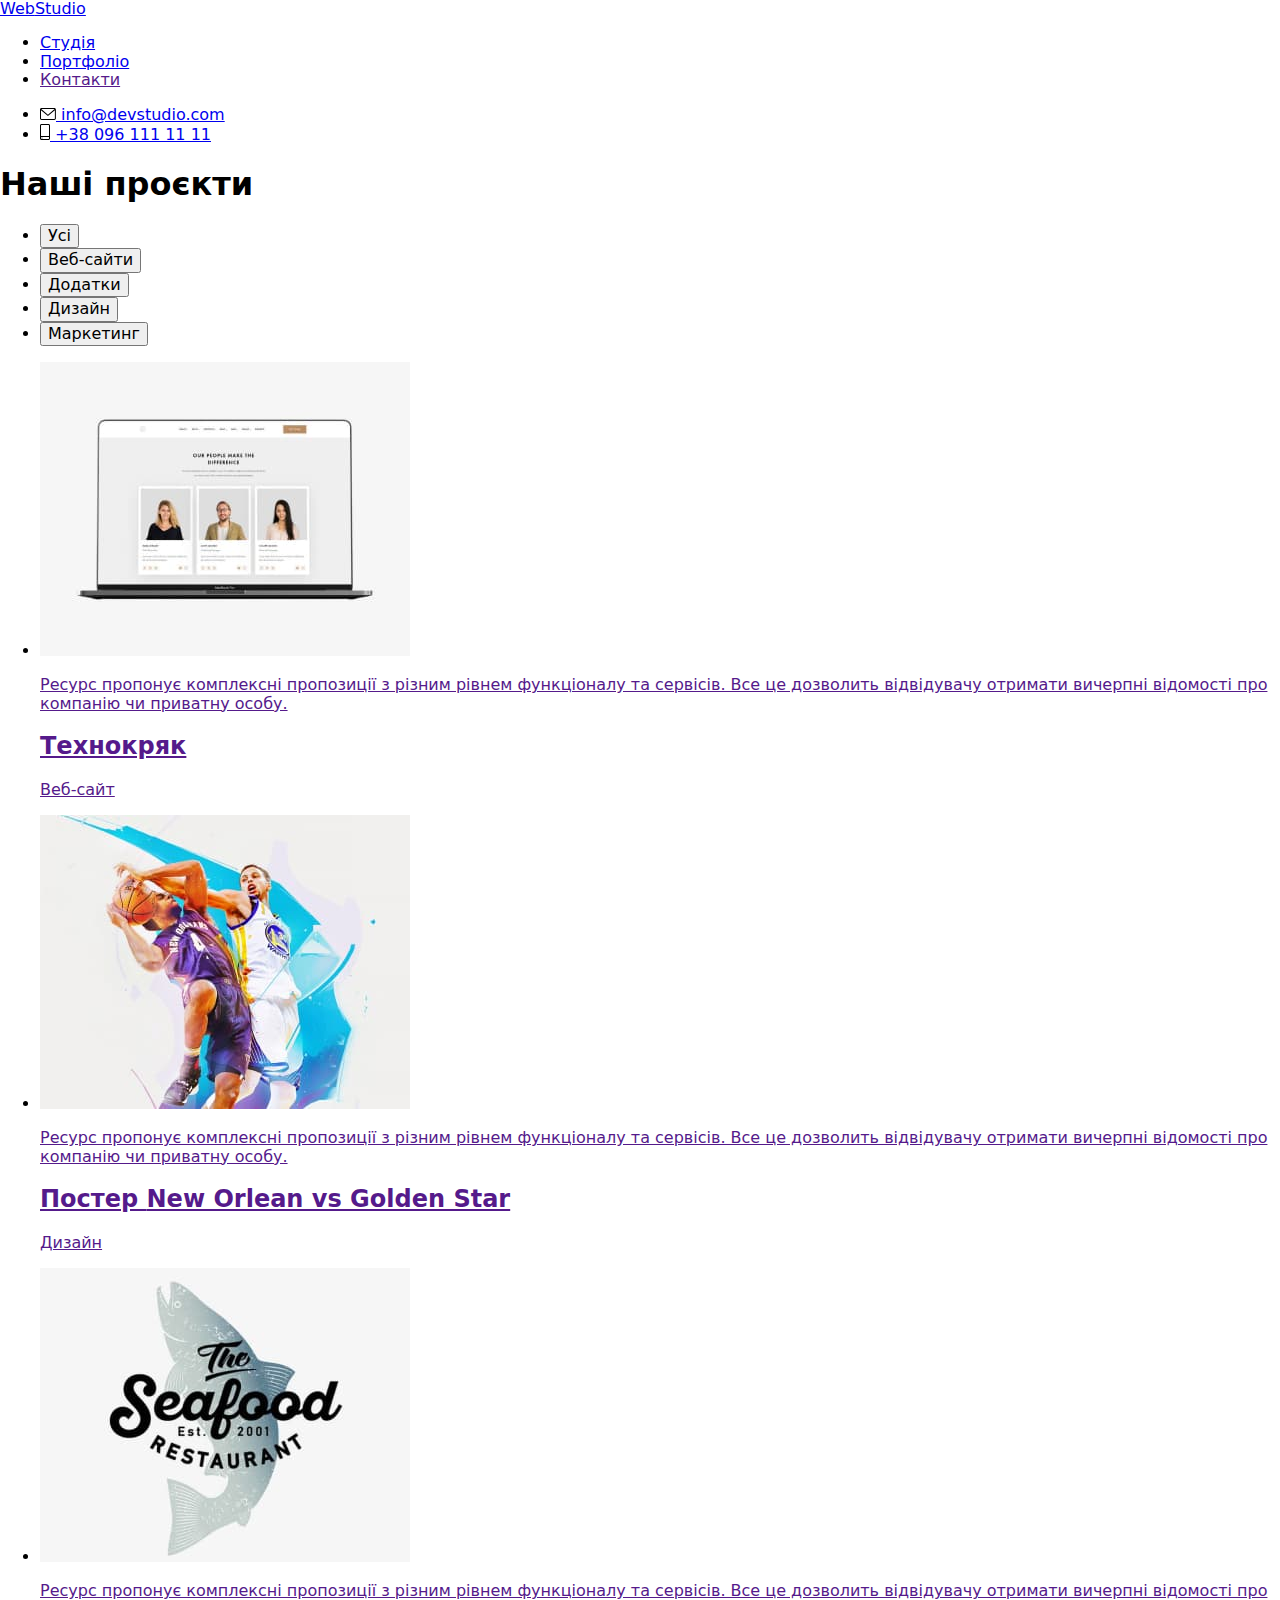
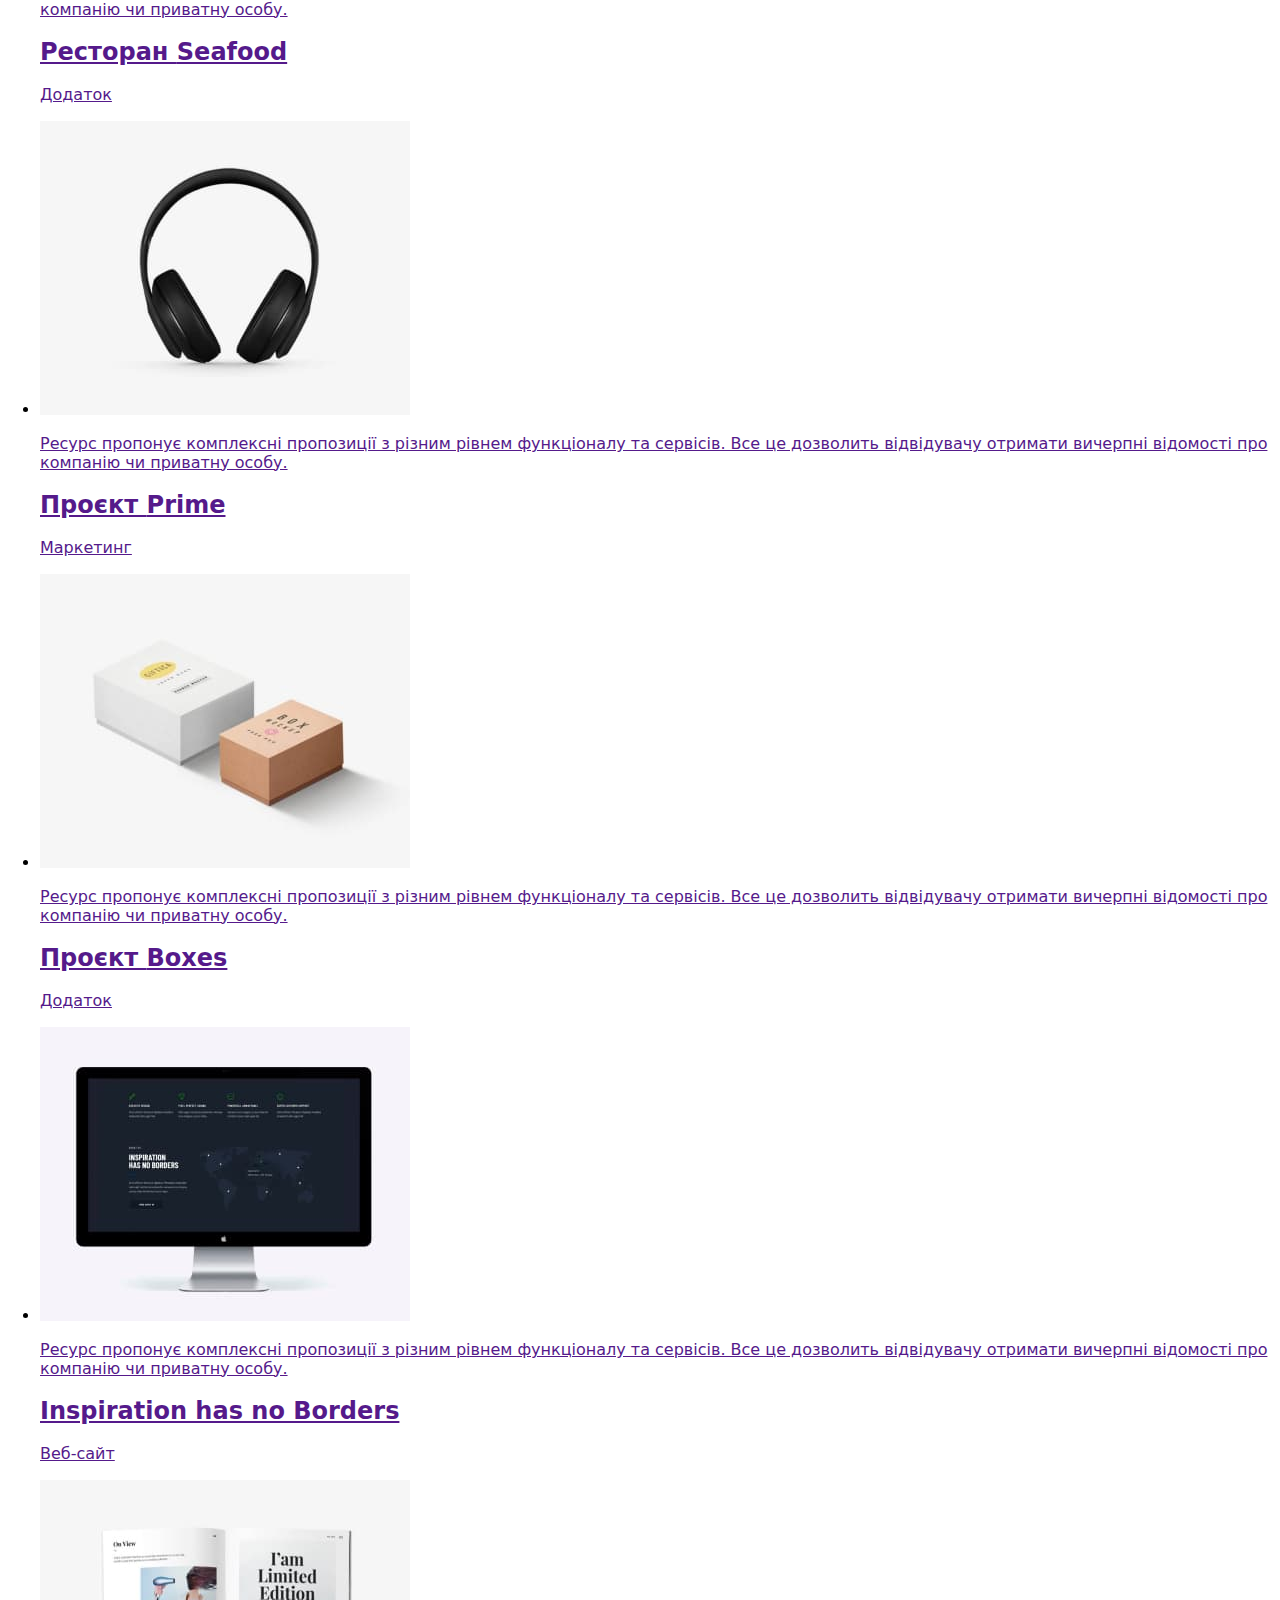
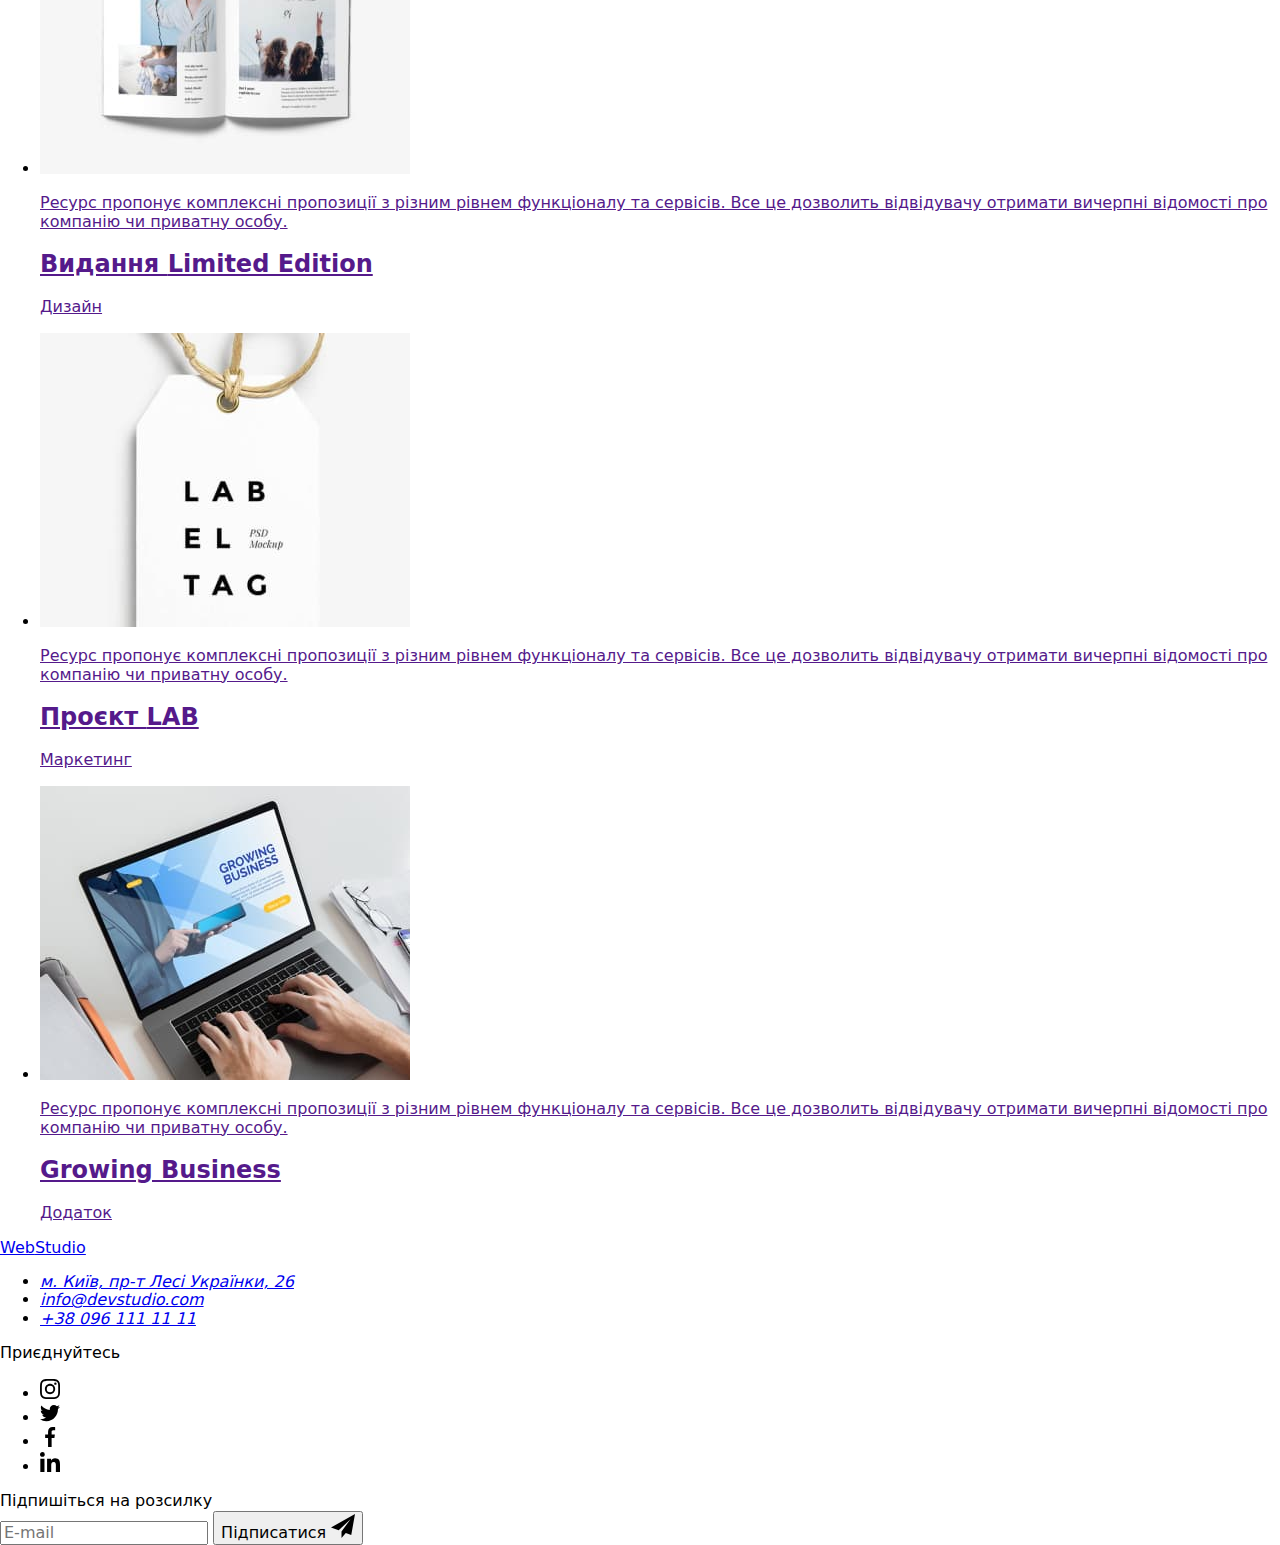
==== portfolio.html @ 1e99f433 "files added" ====
<!DOCTYPE html>
<!-- Document layout was done by Ruslan Shcherbyna aka Anattagarbha -->
<html lang="uk">
  <!-- Service information -->
  <head>
    <meta charset="UTF-8" />
    <meta http-equiv="X-UA-Compatible" content="IE=edge" />
    <meta name="viewport" content="width=device-width, initial-scale=1.0" />
    <title>Портфоліо</title>
    <link rel="preconnect" href="https://fonts.googleapis.com" />
    <link rel="preconnect" href="https://fonts.gstatic.com" crossorigin="" />
    <link
      href="https://fonts.googleapis.com/css2?family=Raleway:wght@700&amp;family=Roboto:wght@400;500;700;900&amp;display=swap"
      rel="stylesheet"
    />
    <link
      rel="stylesheet"
      href="https://cdnjs.cloudflare.com/ajax/libs/modern-normalize/1.1.0/modern-normalize.min.css"
    />
    <link rel="stylesheet" href="./css/styles.css" />
  </head>
  <!-- Page content -->
  <body>
    <!-- Page header -->
    <header class="wst-header">
      <div class="container">
        <nav class="nav-menu">
          <a class="logo no-decor" href="./index.html"
            ><span class="logo-color">Web</span>Studio</a
          >
          <ul class="nav-items no-style list">
            <li class="nav-item">
              <a class="nav-link color-trans" href="./index.html">Студія</a>
            </li>
            <li class="nav-item">
              <a class="nav-link underline" href="./portfolio.html"
                ><span class="current">Портфоліо</span></a
              >
            </li>
            <li class="nav-item">
              <a class="nav-link color-trans" href="">Контакти</a>
            </li>
          </ul>
        </nav>
        <ul class="contacts no-style list">
          <li class="contact-item">
            <a
              class="contact-link no-decor color-trans"
              href="mailto:info@devstudio.com"
              ><svg class="contact-icon" width="16" height="12">
                <use href="./images/decor/sprite.svg#envelope"></use>
              </svg>
              info@devstudio.com</a
            >
          </li>
          <li class="contact-item">
            <a
              class="contact-link no-decor color-trans"
              href="tel:+380961111111"
              ><svg class="contact-icon" width="10" height="16">
                <use href="./images/decor/sprite.svg#smartphone"></use>
              </svg>
              +38 096 111 11 11</a
            >
          </li>
        </ul>
      </div>
    </header>
    <!-- Unique page content -->
    <main>
      <section class="portfolio section">
        <div class="container">
          <h1 class="portfolio-headline visually-hidden">Наші проєкти</h1>
          <!-- Portfolio filter -->
          <ul class="portfolio-filter no-style">
            <li>
              <button type="button" class="portfolio-button pointer">
                Усі
              </button>
            </li>
            <li>
              <button type="button" class="portfolio-button pointer">
                Веб-сайти
              </button>
            </li>
            <li>
              <button type="button" class="portfolio-button pointer">
                Додатки
              </button>
            </li>
            <li>
              <button type="button" class="portfolio-button pointer">
                Дизайн
              </button>
            </li>
            <li>
              <button type="button" class="portfolio-button pointer">
                Маркетинг
              </button>
            </li>
          </ul>
          <!-- Projects list -->
          <ul class="portfolio-projects no-style">
            <li class="project-item">
              <a href="" class="project-link no-decor shadow-trans">
                <div class="project-wrap">
                  <img
                    src="./images/portfolio/techno.jpg"
                    alt="веб сайт"
                    width="370"
                    height="294"
                  />
                  <p class="project-description">
                    Ресурс пропонує комплексні пропозиції з різним рівнем
                    функціоналу та сервісів. Все це дозволить відвідувачу
                    отримати вичерпні відомості про компанію чи приватну особу.
                  </p>
                </div>
                <div class="project-info">
                  <h2 class="project-name">Технокряк</h2>
                  <p class="project-function">Веб-сайт</p>
                </div>
              </a>
            </li>
            <li class="project-item">
              <a href="" class="project-link no-decor shadow-trans">
                <div class="project-wrap">
                  <img
                    src="./images/portfolio/poster.jpg"
                    alt="дизайн постеру"
                    width="370"
                    height="294"
                  />
                  <p class="project-description">
                    Ресурс пропонує комплексні пропозиції з різним рівнем
                    функціоналу та сервісів. Все це дозволить відвідувачу
                    отримати вичерпні відомості про компанію чи приватну особу.
                  </p>
                </div>
                <div class="project-info">
                  <h2 class="project-name">
                    Постер <span lang="en">New Orlean vs Golden Star</span>
                  </h2>
                  <p class="project-function">Дизайн</p>
                </div>
              </a>
            </li>
            <li class="project-item">
              <a href="" class="project-link no-decor shadow-trans">
                <div class="project-wrap">
                  <img
                    src="./images/portfolio/seafood.jpg"
                    alt="додаток ресторану"
                    width="370"
                    height="294"
                  />
                  <p class="project-description">
                    Ресурс пропонує комплексні пропозиції з різним рівнем
                    функціоналу та сервісів. Все це дозволить відвідувачу
                    отримати вичерпні відомості про компанію чи приватну особу.
                  </p>
                </div>
                <div class="project-info">
                  <h2 class="project-name">
                    Ресторан <span lang="en">Seafood</span>
                  </h2>
                  <p class="project-function">Додаток</p>
                </div>
              </a>
            </li>
            <li class="project-item">
              <a href="" class="project-link no-decor shadow-trans">
                <div class="project-wrap">
                  <img
                    src="./images/portfolio/prime.jpg"
                    alt="маркетинг"
                    width="370"
                    height="294"
                  />
                  <p class="project-description">
                    Ресурс пропонує комплексні пропозиції з різним рівнем
                    функціоналу та сервісів. Все це дозволить відвідувачу
                    отримати вичерпні відомості про компанію чи приватну особу.
                  </p>
                </div>
                <div class="project-info">
                  <h2 class="project-name">
                    Проєкт <span lang="en">Prime</span>
                  </h2>
                  <p class="project-function">Маркетинг</p>
                </div>
              </a>
            </li>
            <li class="project-item">
              <a href="" class="project-link no-decor shadow-trans">
                <div class="project-wrap">
                  <img
                    src="./images/portfolio/boxes.jpg"
                    alt="додаток"
                    width="370"
                    height="294"
                  />
                  <p class="project-description">
                    Ресурс пропонує комплексні пропозиції з різним рівнем
                    функціоналу та сервісів. Все це дозволить відвідувачу
                    отримати вичерпні відомості про компанію чи приватну особу.
                  </p>
                </div>
                <div class="project-info">
                  <h2 class="project-name">
                    Проєкт <span lang="en">Boxes</span>
                  </h2>
                  <p class="project-function">Додаток</p>
                </div>
              </a>
            </li>
            <li class="project-item">
              <a href="" class="project-link no-decor shadow-trans">
                <div class="project-wrap">
                  <img
                    src="./images/portfolio/inspiration.jpg"
                    alt="веб-сайт"
                    width="370"
                    height="294"
                  />
                  <p class="project-description">
                    Ресурс пропонує комплексні пропозиції з різним рівнем
                    функціоналу та сервісів. Все це дозволить відвідувачу
                    отримати вичерпні відомості про компанію чи приватну особу.
                  </p>
                </div>
                <div class="project-info">
                  <h2 class="project-name">
                    <span lang="en">Inspiration has no Borders</span>
                  </h2>
                  <p class="project-function">Веб-сайт</p>
                </div>
              </a>
            </li>
            <li class="project-item">
              <a href="" class="project-link no-decor shadow-trans">
                <div class="project-wrap">
                  <img
                    src="./images/portfolio/limited.jpg"
                    alt="дизайн видання"
                    width="370"
                    height="294"
                  />
                  <p class="project-description">
                    Ресурс пропонує комплексні пропозиції з різним рівнем
                    функціоналу та сервісів. Все це дозволить відвідувачу
                    отримати вичерпні відомості про компанію чи приватну особу.
                  </p>
                </div>
                <div class="project-info">
                  <h2 class="project-name">
                    Видання <span lang="en">Limited Edition</span>
                  </h2>
                  <p class="project-function">Дизайн</p>
                </div>
              </a>
            </li>
            <li class="project-item">
              <a href="" class="project-link no-decor shadow-trans">
                <div class="project-wrap">
                  <img
                    src="./images/portfolio/lab.jpg"
                    alt="маркетинг"
                    width="370"
                    height="294"
                  />
                  <p class="project-description">
                    Ресурс пропонує комплексні пропозиції з різним рівнем
                    функціоналу та сервісів. Все це дозволить відвідувачу
                    отримати вичерпні відомості про компанію чи приватну особу.
                  </p>
                </div>
                <div class="project-info">
                  <h2 class="project-name">
                    Проєкт <span lang="en">LAB</span>
                  </h2>
                  <p class="project-function">Маркетинг</p>
                </div>
              </a>
            </li>
            <li class="project-item">
              <a href="" class="project-link no-decor shadow-trans">
                <div class="project-wrap">
                  <img
                    src="./images/portfolio/business.jpg"
                    alt="додаток"
                    width="370"
                    height="294"
                  />
                  <p class="project-description">
                    Ресурс пропонує комплексні пропозиції з різним рівнем
                    функціоналу та сервісів. Все це дозволить відвідувачу
                    отримати вичерпні відомості про компанію чи приватну особу.
                  </p>
                </div>
                <div class="project-info">
                  <h2 class="project-name">
                    <span lang="en">Growing Business</span>
                  </h2>
                  <p class="project-function">Додаток</p>
                </div>
              </a>
            </li>
          </ul>
        </div>
      </section>
    </main>
    <!-- Page footer -->
    <footer class="wst-footer">
      <div class="container">
        <div class="footer-wrap">
          <a class="logo no-decor" href="./index.html"
            ><span class="logo-color">Web</span
            ><span class="logo-white">Studio</span></a
          >
          <address class="address-menu">
            <ul class="address-list no-style">
              <li class="address-item">
                <a
                  class="address-link no-decor color-trans"
                  href="https://goo.gl/maps/4tvgwQAKs3iSgBmF8"
                  target="_blank"
                  rel="noopener nofollow noreferrer"
                  >м. Київ, пр-т Лесі Українки, 26</a
                >
              </li>
              <li class="address-item">
                <a
                  class="address-link no-decor color-trans"
                  href="mailto:info@devstudio.com"
                  >info@devstudio.com</a
                >
              </li>
              <li class="address-item">
                <a
                  class="address-link no-decor color-trans"
                  href="tel:+380961111111"
                  >+38 096 111 11 11</a
                >
              </li>
            </ul>
          </address>
        </div>
        <div class="footer-social-menu">
          <p class="footer-social-headline">Приєднуйтесь</p>
          <ul class="footer-social-list no-style">
            <li class="footer-social-item">
              <a href="" class="footer-social-link bgn-trans">
                <svg class="footer-social-icon" width="20" height="20">
                  <use href="./images/decor/sprite.svg#instagram"></use>
                </svg>
              </a>
            </li>
            <li class="footer-social-item">
              <a href="" class="footer-social-link bgn-trans">
                <svg class="footer-social-icon" width="20" height="20">
                  <use href="./images/decor/sprite.svg#twitter"></use>
                </svg>
              </a>
            </li>
            <li class="footer-social-item">
              <a href="" class="footer-social-link bgn-trans">
                <svg class="footer-social-icon" width="20" height="20">
                  <use href="./images/decor/sprite.svg#facebook"></use>
                </svg>
              </a>
            </li>
            <li class="footer-social-item">
              <a href="" class="footer-social-link bgn-trans">
                <svg class="footer-social-icon" width="20" height="20">
                  <use href="./images/decor/sprite.svg#linkedin"></use>
                </svg>
              </a>
            </li>
          </ul>
        </div>
        <form class="signup">
          <label class="signup-title" for="signup-email"
            >Підпишіться на розсилку</label
          >
          <div class="signup-wrap">
            <input
              class="signup-input"
              type="email"
              id="signup-email"
              name="signup-email"
              placeholder="E-mail"
            />
            <button type="submit" class="signup-button button pointer">
              <span>Підписатися</span>
              <svg class="signup-icon" width="24" height="24">
                <use href="./images/decor/sprite.svg#send"></use>
              </svg>
            </button>
          </div>
        </form>
      </div>
    </footer>
  </body>
</html>
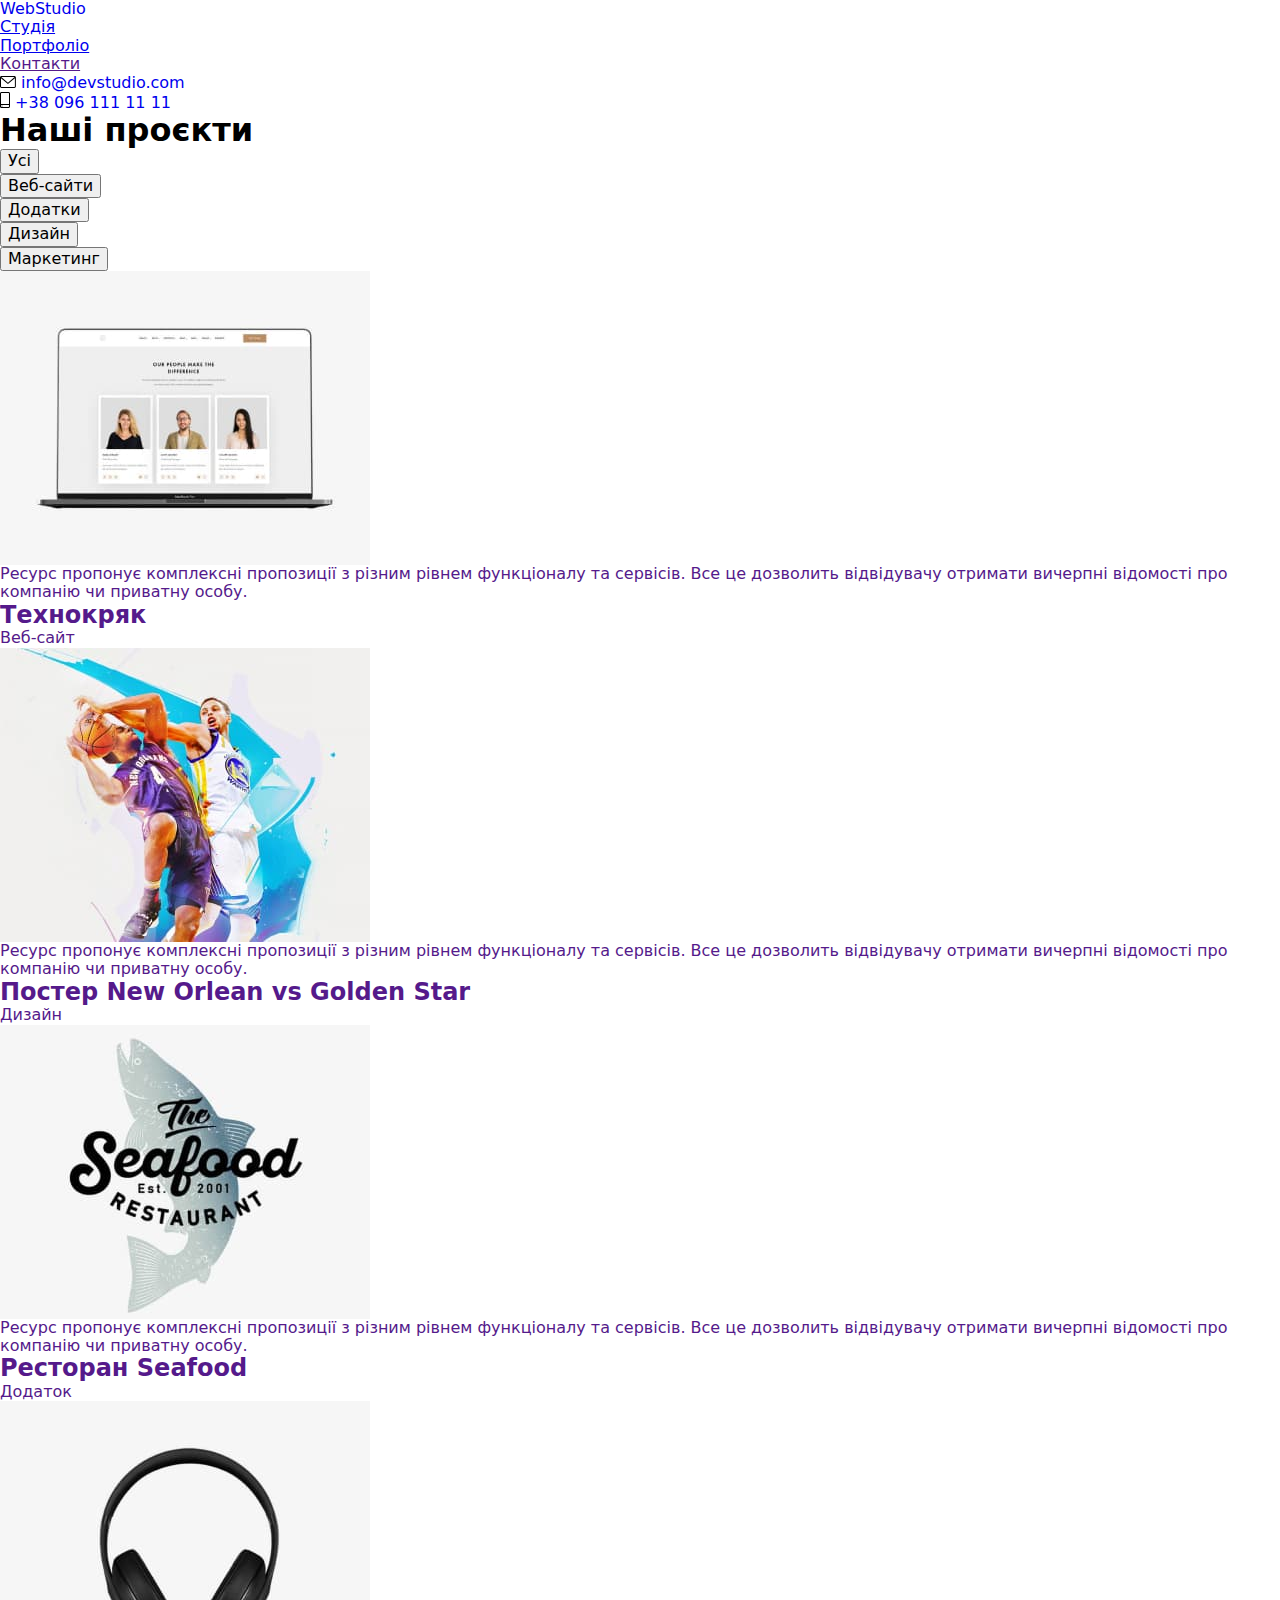
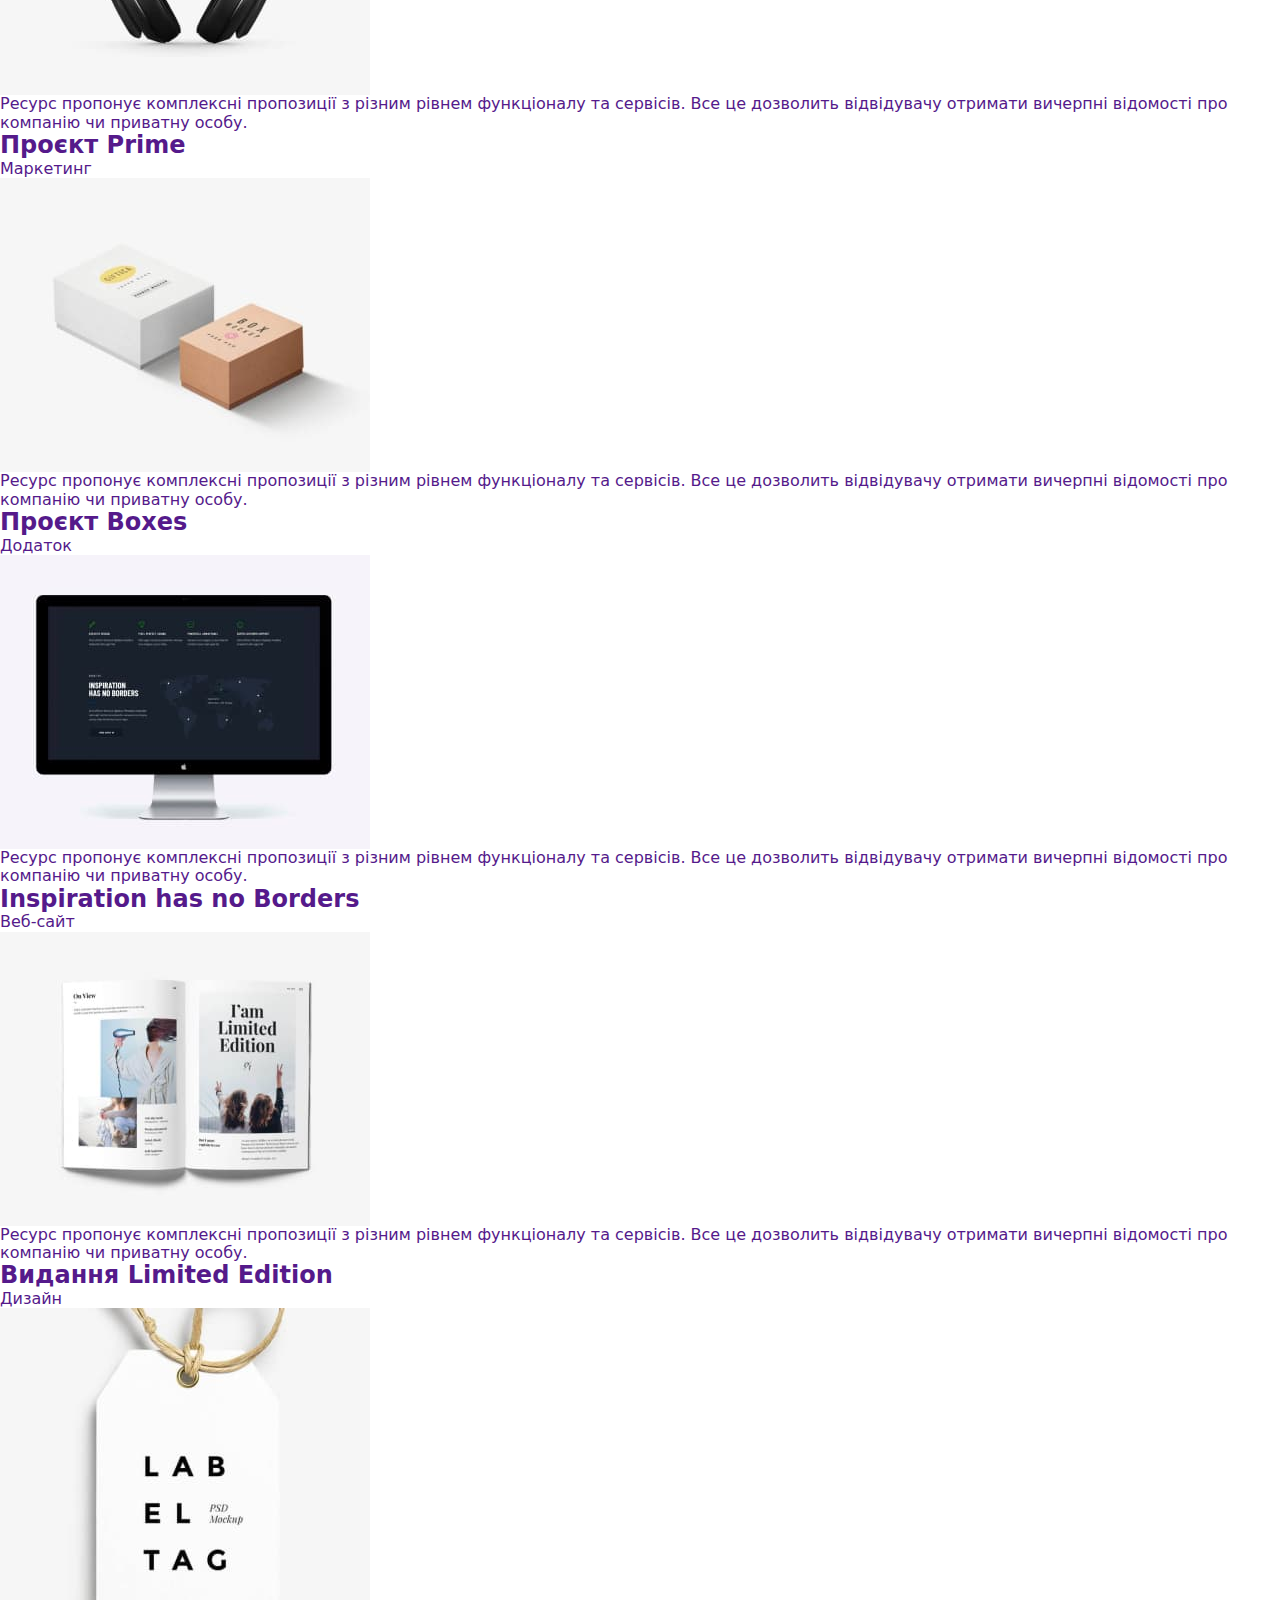
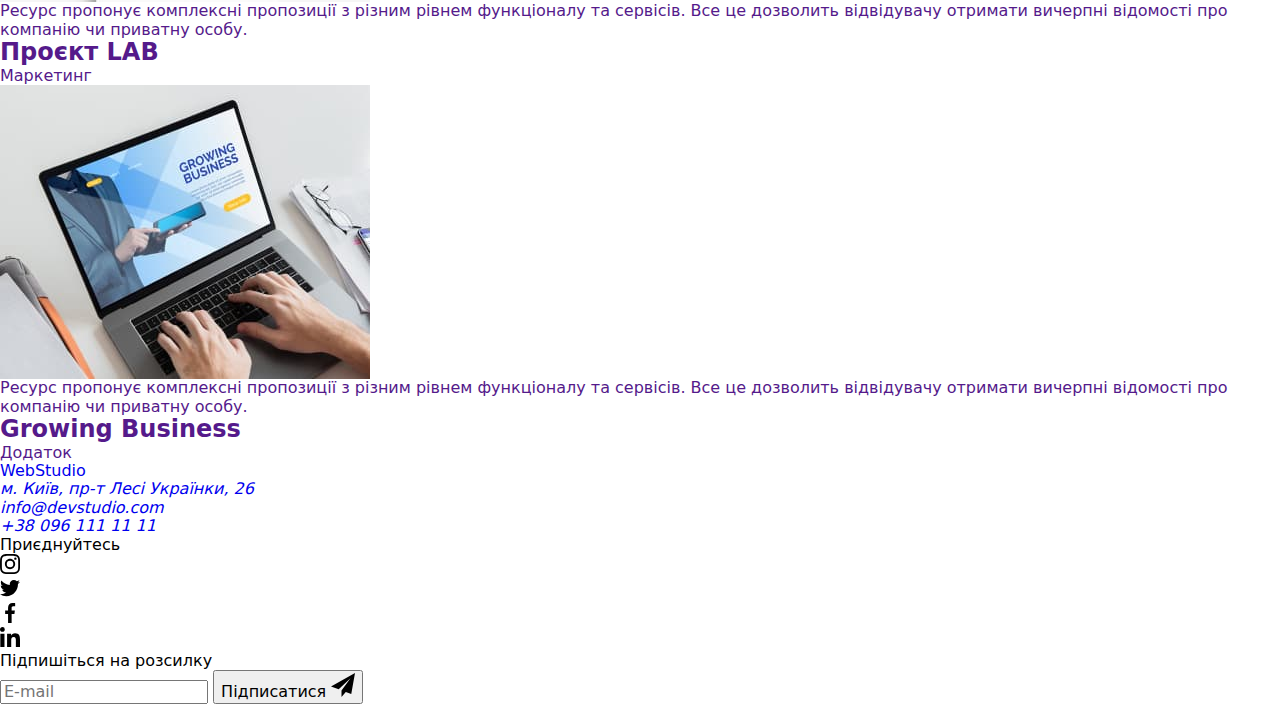
==== commit cedc78fe: "link to main css" ====
--- a/portfolio.html
+++ b/portfolio.html
@@ -1,405 +1,405 @@
-<!DOCTYPE html>
-<!-- Document layout was done by Ruslan Shcherbyna aka Anattagarbha -->
-<html lang="uk">
-  <!-- Service information -->
-  <head>
-    <meta charset="UTF-8" />
-    <meta http-equiv="X-UA-Compatible" content="IE=edge" />
-    <meta name="viewport" content="width=device-width, initial-scale=1.0" />
-    <title>Портфоліо</title>
-    <link rel="preconnect" href="https://fonts.googleapis.com" />
-    <link rel="preconnect" href="https://fonts.gstatic.com" crossorigin="" />
-    <link
-      href="https://fonts.googleapis.com/css2?family=Raleway:wght@700&amp;family=Roboto:wght@400;500;700;900&amp;display=swap"
-      rel="stylesheet"
-    />
-    <link
-      rel="stylesheet"
-      href="https://cdnjs.cloudflare.com/ajax/libs/modern-normalize/1.1.0/modern-normalize.min.css"
-    />
-    <link rel="stylesheet" href="./css/styles.css" />
-  </head>
-  <!-- Page content -->
-  <body>
-    <!-- Page header -->
-    <header class="wst-header">
-      <div class="container">
-        <nav class="nav-menu">
-          <a class="logo no-decor" href="./index.html"
-            ><span class="logo-color">Web</span>Studio</a
-          >
-          <ul class="nav-items no-style list">
-            <li class="nav-item">
-              <a class="nav-link color-trans" href="./index.html">Студія</a>
-            </li>
-            <li class="nav-item">
-              <a class="nav-link underline" href="./portfolio.html"
-                ><span class="current">Портфоліо</span></a
-              >
-            </li>
-            <li class="nav-item">
-              <a class="nav-link color-trans" href="">Контакти</a>
-            </li>
-          </ul>
-        </nav>
-        <ul class="contacts no-style list">
-          <li class="contact-item">
-            <a
-              class="contact-link no-decor color-trans"
-              href="mailto:info@devstudio.com"
-              ><svg class="contact-icon" width="16" height="12">
-                <use href="./images/decor/sprite.svg#envelope"></use>
-              </svg>
-              info@devstudio.com</a
-            >
-          </li>
-          <li class="contact-item">
-            <a
-              class="contact-link no-decor color-trans"
-              href="tel:+380961111111"
-              ><svg class="contact-icon" width="10" height="16">
-                <use href="./images/decor/sprite.svg#smartphone"></use>
-              </svg>
-              +38 096 111 11 11</a
-            >
-          </li>
-        </ul>
-      </div>
-    </header>
-    <!-- Unique page content -->
-    <main>
-      <section class="portfolio section">
-        <div class="container">
-          <h1 class="portfolio-headline visually-hidden">Наші проєкти</h1>
-          <!-- Portfolio filter -->
-          <ul class="portfolio-filter no-style">
-            <li>
-              <button type="button" class="portfolio-button pointer">
-                Усі
-              </button>
-            </li>
-            <li>
-              <button type="button" class="portfolio-button pointer">
-                Веб-сайти
-              </button>
-            </li>
-            <li>
-              <button type="button" class="portfolio-button pointer">
-                Додатки
-              </button>
-            </li>
-            <li>
-              <button type="button" class="portfolio-button pointer">
-                Дизайн
-              </button>
-            </li>
-            <li>
-              <button type="button" class="portfolio-button pointer">
-                Маркетинг
-              </button>
-            </li>
-          </ul>
-          <!-- Projects list -->
-          <ul class="portfolio-projects no-style">
-            <li class="project-item">
-              <a href="" class="project-link no-decor shadow-trans">
-                <div class="project-wrap">
-                  <img
-                    src="./images/portfolio/techno.jpg"
-                    alt="веб сайт"
-                    width="370"
-                    height="294"
-                  />
-                  <p class="project-description">
-                    Ресурс пропонує комплексні пропозиції з різним рівнем
-                    функціоналу та сервісів. Все це дозволить відвідувачу
-                    отримати вичерпні відомості про компанію чи приватну особу.
-                  </p>
-                </div>
-                <div class="project-info">
-                  <h2 class="project-name">Технокряк</h2>
-                  <p class="project-function">Веб-сайт</p>
-                </div>
-              </a>
-            </li>
-            <li class="project-item">
-              <a href="" class="project-link no-decor shadow-trans">
-                <div class="project-wrap">
-                  <img
-                    src="./images/portfolio/poster.jpg"
-                    alt="дизайн постеру"
-                    width="370"
-                    height="294"
-                  />
-                  <p class="project-description">
-                    Ресурс пропонує комплексні пропозиції з різним рівнем
-                    функціоналу та сервісів. Все це дозволить відвідувачу
-                    отримати вичерпні відомості про компанію чи приватну особу.
-                  </p>
-                </div>
-                <div class="project-info">
-                  <h2 class="project-name">
-                    Постер <span lang="en">New Orlean vs Golden Star</span>
-                  </h2>
-                  <p class="project-function">Дизайн</p>
-                </div>
-              </a>
-            </li>
-            <li class="project-item">
-              <a href="" class="project-link no-decor shadow-trans">
-                <div class="project-wrap">
-                  <img
-                    src="./images/portfolio/seafood.jpg"
-                    alt="додаток ресторану"
-                    width="370"
-                    height="294"
-                  />
-                  <p class="project-description">
-                    Ресурс пропонує комплексні пропозиції з різним рівнем
-                    функціоналу та сервісів. Все це дозволить відвідувачу
-                    отримати вичерпні відомості про компанію чи приватну особу.
-                  </p>
-                </div>
-                <div class="project-info">
-                  <h2 class="project-name">
-                    Ресторан <span lang="en">Seafood</span>
-                  </h2>
-                  <p class="project-function">Додаток</p>
-                </div>
-              </a>
-            </li>
-            <li class="project-item">
-              <a href="" class="project-link no-decor shadow-trans">
-                <div class="project-wrap">
-                  <img
-                    src="./images/portfolio/prime.jpg"
-                    alt="маркетинг"
-                    width="370"
-                    height="294"
-                  />
-                  <p class="project-description">
-                    Ресурс пропонує комплексні пропозиції з різним рівнем
-                    функціоналу та сервісів. Все це дозволить відвідувачу
-                    отримати вичерпні відомості про компанію чи приватну особу.
-                  </p>
-                </div>
-                <div class="project-info">
-                  <h2 class="project-name">
-                    Проєкт <span lang="en">Prime</span>
-                  </h2>
-                  <p class="project-function">Маркетинг</p>
-                </div>
-              </a>
-            </li>
-            <li class="project-item">
-              <a href="" class="project-link no-decor shadow-trans">
-                <div class="project-wrap">
-                  <img
-                    src="./images/portfolio/boxes.jpg"
-                    alt="додаток"
-                    width="370"
-                    height="294"
-                  />
-                  <p class="project-description">
-                    Ресурс пропонує комплексні пропозиції з різним рівнем
-                    функціоналу та сервісів. Все це дозволить відвідувачу
-                    отримати вичерпні відомості про компанію чи приватну особу.
-                  </p>
-                </div>
-                <div class="project-info">
-                  <h2 class="project-name">
-                    Проєкт <span lang="en">Boxes</span>
-                  </h2>
-                  <p class="project-function">Додаток</p>
-                </div>
-              </a>
-            </li>
-            <li class="project-item">
-              <a href="" class="project-link no-decor shadow-trans">
-                <div class="project-wrap">
-                  <img
-                    src="./images/portfolio/inspiration.jpg"
-                    alt="веб-сайт"
-                    width="370"
-                    height="294"
-                  />
-                  <p class="project-description">
-                    Ресурс пропонує комплексні пропозиції з різним рівнем
-                    функціоналу та сервісів. Все це дозволить відвідувачу
-                    отримати вичерпні відомості про компанію чи приватну особу.
-                  </p>
-                </div>
-                <div class="project-info">
-                  <h2 class="project-name">
-                    <span lang="en">Inspiration has no Borders</span>
-                  </h2>
-                  <p class="project-function">Веб-сайт</p>
-                </div>
-              </a>
-            </li>
-            <li class="project-item">
-              <a href="" class="project-link no-decor shadow-trans">
-                <div class="project-wrap">
-                  <img
-                    src="./images/portfolio/limited.jpg"
-                    alt="дизайн видання"
-                    width="370"
-                    height="294"
-                  />
-                  <p class="project-description">
-                    Ресурс пропонує комплексні пропозиції з різним рівнем
-                    функціоналу та сервісів. Все це дозволить відвідувачу
-                    отримати вичерпні відомості про компанію чи приватну особу.
-                  </p>
-                </div>
-                <div class="project-info">
-                  <h2 class="project-name">
-                    Видання <span lang="en">Limited Edition</span>
-                  </h2>
-                  <p class="project-function">Дизайн</p>
-                </div>
-              </a>
-            </li>
-            <li class="project-item">
-              <a href="" class="project-link no-decor shadow-trans">
-                <div class="project-wrap">
-                  <img
-                    src="./images/portfolio/lab.jpg"
-                    alt="маркетинг"
-                    width="370"
-                    height="294"
-                  />
-                  <p class="project-description">
-                    Ресурс пропонує комплексні пропозиції з різним рівнем
-                    функціоналу та сервісів. Все це дозволить відвідувачу
-                    отримати вичерпні відомості про компанію чи приватну особу.
-                  </p>
-                </div>
-                <div class="project-info">
-                  <h2 class="project-name">
-                    Проєкт <span lang="en">LAB</span>
-                  </h2>
-                  <p class="project-function">Маркетинг</p>
-                </div>
-              </a>
-            </li>
-            <li class="project-item">
-              <a href="" class="project-link no-decor shadow-trans">
-                <div class="project-wrap">
-                  <img
-                    src="./images/portfolio/business.jpg"
-                    alt="додаток"
-                    width="370"
-                    height="294"
-                  />
-                  <p class="project-description">
-                    Ресурс пропонує комплексні пропозиції з різним рівнем
-                    функціоналу та сервісів. Все це дозволить відвідувачу
-                    отримати вичерпні відомості про компанію чи приватну особу.
-                  </p>
-                </div>
-                <div class="project-info">
-                  <h2 class="project-name">
-                    <span lang="en">Growing Business</span>
-                  </h2>
-                  <p class="project-function">Додаток</p>
-                </div>
-              </a>
-            </li>
-          </ul>
-        </div>
-      </section>
-    </main>
-    <!-- Page footer -->
-    <footer class="wst-footer">
-      <div class="container">
-        <div class="footer-wrap">
-          <a class="logo no-decor" href="./index.html"
-            ><span class="logo-color">Web</span
-            ><span class="logo-white">Studio</span></a
-          >
-          <address class="address-menu">
-            <ul class="address-list no-style">
-              <li class="address-item">
-                <a
-                  class="address-link no-decor color-trans"
-                  href="https://goo.gl/maps/4tvgwQAKs3iSgBmF8"
-                  target="_blank"
-                  rel="noopener nofollow noreferrer"
-                  >м. Київ, пр-т Лесі Українки, 26</a
-                >
-              </li>
-              <li class="address-item">
-                <a
-                  class="address-link no-decor color-trans"
-                  href="mailto:info@devstudio.com"
-                  >info@devstudio.com</a
-                >
-              </li>
-              <li class="address-item">
-                <a
-                  class="address-link no-decor color-trans"
-                  href="tel:+380961111111"
-                  >+38 096 111 11 11</a
-                >
-              </li>
-            </ul>
-          </address>
-        </div>
-        <div class="footer-social-menu">
-          <p class="footer-social-headline">Приєднуйтесь</p>
-          <ul class="footer-social-list no-style">
-            <li class="footer-social-item">
-              <a href="" class="footer-social-link bgn-trans">
-                <svg class="footer-social-icon" width="20" height="20">
-                  <use href="./images/decor/sprite.svg#instagram"></use>
-                </svg>
-              </a>
-            </li>
-            <li class="footer-social-item">
-              <a href="" class="footer-social-link bgn-trans">
-                <svg class="footer-social-icon" width="20" height="20">
-                  <use href="./images/decor/sprite.svg#twitter"></use>
-                </svg>
-              </a>
-            </li>
-            <li class="footer-social-item">
-              <a href="" class="footer-social-link bgn-trans">
-                <svg class="footer-social-icon" width="20" height="20">
-                  <use href="./images/decor/sprite.svg#facebook"></use>
-                </svg>
-              </a>
-            </li>
-            <li class="footer-social-item">
-              <a href="" class="footer-social-link bgn-trans">
-                <svg class="footer-social-icon" width="20" height="20">
-                  <use href="./images/decor/sprite.svg#linkedin"></use>
-                </svg>
-              </a>
-            </li>
-          </ul>
-        </div>
-        <form class="signup">
-          <label class="signup-title" for="signup-email"
-            >Підпишіться на розсилку</label
-          >
-          <div class="signup-wrap">
-            <input
-              class="signup-input"
-              type="email"
-              id="signup-email"
-              name="signup-email"
-              placeholder="E-mail"
-            />
-            <button type="submit" class="signup-button button pointer">
-              <span>Підписатися</span>
-              <svg class="signup-icon" width="24" height="24">
-                <use href="./images/decor/sprite.svg#send"></use>
-              </svg>
-            </button>
-          </div>
-        </form>
-      </div>
-    </footer>
-  </body>
-</html>
+<!DOCTYPE html>
+<!-- Document layout was done by Ruslan Shcherbyna aka Anattagarbha -->
+<html lang="uk">
+  <!-- Service information -->
+  <head>
+    <meta charset="UTF-8" />
+    <meta http-equiv="X-UA-Compatible" content="IE=edge" />
+    <meta name="viewport" content="width=device-width, initial-scale=1.0" />
+    <title>Портфоліо</title>
+    <link rel="preconnect" href="https://fonts.googleapis.com" />
+    <link rel="preconnect" href="https://fonts.gstatic.com" crossorigin="" />
+    <link
+      href="https://fonts.googleapis.com/css2?family=Raleway:wght@700&amp;family=Roboto:wght@400;500;700;900&amp;display=swap"
+      rel="stylesheet"
+    />
+    <link
+      rel="stylesheet"
+      href="https://cdnjs.cloudflare.com/ajax/libs/modern-normalize/1.1.0/modern-normalize.min.css"
+    />
+    <link rel="stylesheet" href="./css/main.min.css" />
+  </head>
+  <!-- Page content -->
+  <body>
+    <!-- Page header -->
+    <header class="wst-header">
+      <div class="container">
+        <nav class="nav-menu">
+          <a class="logo no-decor" href="./index.html"
+            ><span class="logo-color">Web</span>Studio</a
+          >
+          <ul class="nav-items no-style list">
+            <li class="nav-item">
+              <a class="nav-link color-trans" href="./index.html">Студія</a>
+            </li>
+            <li class="nav-item">
+              <a class="nav-link underline" href="./portfolio.html"
+                ><span class="current">Портфоліо</span></a
+              >
+            </li>
+            <li class="nav-item">
+              <a class="nav-link color-trans" href="">Контакти</a>
+            </li>
+          </ul>
+        </nav>
+        <ul class="contacts no-style list">
+          <li class="contact-item">
+            <a
+              class="contact-link no-decor color-trans"
+              href="mailto:info@devstudio.com"
+              ><svg class="contact-icon" width="16" height="12">
+                <use href="./images/decor/sprite.svg#envelope"></use>
+              </svg>
+              info@devstudio.com</a
+            >
+          </li>
+          <li class="contact-item">
+            <a
+              class="contact-link no-decor color-trans"
+              href="tel:+380961111111"
+              ><svg class="contact-icon" width="10" height="16">
+                <use href="./images/decor/sprite.svg#smartphone"></use>
+              </svg>
+              +38 096 111 11 11</a
+            >
+          </li>
+        </ul>
+      </div>
+    </header>
+    <!-- Unique page content -->
+    <main>
+      <section class="portfolio section">
+        <div class="container">
+          <h1 class="portfolio-headline visually-hidden">Наші проєкти</h1>
+          <!-- Portfolio filter -->
+          <ul class="portfolio-filter no-style">
+            <li>
+              <button type="button" class="portfolio-button pointer">
+                Усі
+              </button>
+            </li>
+            <li>
+              <button type="button" class="portfolio-button pointer">
+                Веб-сайти
+              </button>
+            </li>
+            <li>
+              <button type="button" class="portfolio-button pointer">
+                Додатки
+              </button>
+            </li>
+            <li>
+              <button type="button" class="portfolio-button pointer">
+                Дизайн
+              </button>
+            </li>
+            <li>
+              <button type="button" class="portfolio-button pointer">
+                Маркетинг
+              </button>
+            </li>
+          </ul>
+          <!-- Projects list -->
+          <ul class="portfolio-projects no-style">
+            <li class="project-item">
+              <a href="" class="project-link no-decor shadow-trans">
+                <div class="project-wrap">
+                  <img
+                    src="./images/portfolio/techno.jpg"
+                    alt="веб сайт"
+                    width="370"
+                    height="294"
+                  />
+                  <p class="project-description">
+                    Ресурс пропонує комплексні пропозиції з різним рівнем
+                    функціоналу та сервісів. Все це дозволить відвідувачу
+                    отримати вичерпні відомості про компанію чи приватну особу.
+                  </p>
+                </div>
+                <div class="project-info">
+                  <h2 class="project-name">Технокряк</h2>
+                  <p class="project-function">Веб-сайт</p>
+                </div>
+              </a>
+            </li>
+            <li class="project-item">
+              <a href="" class="project-link no-decor shadow-trans">
+                <div class="project-wrap">
+                  <img
+                    src="./images/portfolio/poster.jpg"
+                    alt="дизайн постеру"
+                    width="370"
+                    height="294"
+                  />
+                  <p class="project-description">
+                    Ресурс пропонує комплексні пропозиції з різним рівнем
+                    функціоналу та сервісів. Все це дозволить відвідувачу
+                    отримати вичерпні відомості про компанію чи приватну особу.
+                  </p>
+                </div>
+                <div class="project-info">
+                  <h2 class="project-name">
+                    Постер <span lang="en">New Orlean vs Golden Star</span>
+                  </h2>
+                  <p class="project-function">Дизайн</p>
+                </div>
+              </a>
+            </li>
+            <li class="project-item">
+              <a href="" class="project-link no-decor shadow-trans">
+                <div class="project-wrap">
+                  <img
+                    src="./images/portfolio/seafood.jpg"
+                    alt="додаток ресторану"
+                    width="370"
+                    height="294"
+                  />
+                  <p class="project-description">
+                    Ресурс пропонує комплексні пропозиції з різним рівнем
+                    функціоналу та сервісів. Все це дозволить відвідувачу
+                    отримати вичерпні відомості про компанію чи приватну особу.
+                  </p>
+                </div>
+                <div class="project-info">
+                  <h2 class="project-name">
+                    Ресторан <span lang="en">Seafood</span>
+                  </h2>
+                  <p class="project-function">Додаток</p>
+                </div>
+              </a>
+            </li>
+            <li class="project-item">
+              <a href="" class="project-link no-decor shadow-trans">
+                <div class="project-wrap">
+                  <img
+                    src="./images/portfolio/prime.jpg"
+                    alt="маркетинг"
+                    width="370"
+                    height="294"
+                  />
+                  <p class="project-description">
+                    Ресурс пропонує комплексні пропозиції з різним рівнем
+                    функціоналу та сервісів. Все це дозволить відвідувачу
+                    отримати вичерпні відомості про компанію чи приватну особу.
+                  </p>
+                </div>
+                <div class="project-info">
+                  <h2 class="project-name">
+                    Проєкт <span lang="en">Prime</span>
+                  </h2>
+                  <p class="project-function">Маркетинг</p>
+                </div>
+              </a>
+            </li>
+            <li class="project-item">
+              <a href="" class="project-link no-decor shadow-trans">
+                <div class="project-wrap">
+                  <img
+                    src="./images/portfolio/boxes.jpg"
+                    alt="додаток"
+                    width="370"
+                    height="294"
+                  />
+                  <p class="project-description">
+                    Ресурс пропонує комплексні пропозиції з різним рівнем
+                    функціоналу та сервісів. Все це дозволить відвідувачу
+                    отримати вичерпні відомості про компанію чи приватну особу.
+                  </p>
+                </div>
+                <div class="project-info">
+                  <h2 class="project-name">
+                    Проєкт <span lang="en">Boxes</span>
+                  </h2>
+                  <p class="project-function">Додаток</p>
+                </div>
+              </a>
+            </li>
+            <li class="project-item">
+              <a href="" class="project-link no-decor shadow-trans">
+                <div class="project-wrap">
+                  <img
+                    src="./images/portfolio/inspiration.jpg"
+                    alt="веб-сайт"
+                    width="370"
+                    height="294"
+                  />
+                  <p class="project-description">
+                    Ресурс пропонує комплексні пропозиції з різним рівнем
+                    функціоналу та сервісів. Все це дозволить відвідувачу
+                    отримати вичерпні відомості про компанію чи приватну особу.
+                  </p>
+                </div>
+                <div class="project-info">
+                  <h2 class="project-name">
+                    <span lang="en">Inspiration has no Borders</span>
+                  </h2>
+                  <p class="project-function">Веб-сайт</p>
+                </div>
+              </a>
+            </li>
+            <li class="project-item">
+              <a href="" class="project-link no-decor shadow-trans">
+                <div class="project-wrap">
+                  <img
+                    src="./images/portfolio/limited.jpg"
+                    alt="дизайн видання"
+                    width="370"
+                    height="294"
+                  />
+                  <p class="project-description">
+                    Ресурс пропонує комплексні пропозиції з різним рівнем
+                    функціоналу та сервісів. Все це дозволить відвідувачу
+                    отримати вичерпні відомості про компанію чи приватну особу.
+                  </p>
+                </div>
+                <div class="project-info">
+                  <h2 class="project-name">
+                    Видання <span lang="en">Limited Edition</span>
+                  </h2>
+                  <p class="project-function">Дизайн</p>
+                </div>
+              </a>
+            </li>
+            <li class="project-item">
+              <a href="" class="project-link no-decor shadow-trans">
+                <div class="project-wrap">
+                  <img
+                    src="./images/portfolio/lab.jpg"
+                    alt="маркетинг"
+                    width="370"
+                    height="294"
+                  />
+                  <p class="project-description">
+                    Ресурс пропонує комплексні пропозиції з різним рівнем
+                    функціоналу та сервісів. Все це дозволить відвідувачу
+                    отримати вичерпні відомості про компанію чи приватну особу.
+                  </p>
+                </div>
+                <div class="project-info">
+                  <h2 class="project-name">
+                    Проєкт <span lang="en">LAB</span>
+                  </h2>
+                  <p class="project-function">Маркетинг</p>
+                </div>
+              </a>
+            </li>
+            <li class="project-item">
+              <a href="" class="project-link no-decor shadow-trans">
+                <div class="project-wrap">
+                  <img
+                    src="./images/portfolio/business.jpg"
+                    alt="додаток"
+                    width="370"
+                    height="294"
+                  />
+                  <p class="project-description">
+                    Ресурс пропонує комплексні пропозиції з різним рівнем
+                    функціоналу та сервісів. Все це дозволить відвідувачу
+                    отримати вичерпні відомості про компанію чи приватну особу.
+                  </p>
+                </div>
+                <div class="project-info">
+                  <h2 class="project-name">
+                    <span lang="en">Growing Business</span>
+                  </h2>
+                  <p class="project-function">Додаток</p>
+                </div>
+              </a>
+            </li>
+          </ul>
+        </div>
+      </section>
+    </main>
+    <!-- Page footer -->
+    <footer class="wst-footer">
+      <div class="container">
+        <div class="footer-wrap">
+          <a class="logo no-decor" href="./index.html"
+            ><span class="logo-color">Web</span
+            ><span class="logo-white">Studio</span></a
+          >
+          <address class="address-menu">
+            <ul class="address-list no-style">
+              <li class="address-item">
+                <a
+                  class="address-link no-decor color-trans"
+                  href="https://goo.gl/maps/4tvgwQAKs3iSgBmF8"
+                  target="_blank"
+                  rel="noopener nofollow noreferrer"
+                  >м. Київ, пр-т Лесі Українки, 26</a
+                >
+              </li>
+              <li class="address-item">
+                <a
+                  class="address-link no-decor color-trans"
+                  href="mailto:info@devstudio.com"
+                  >info@devstudio.com</a
+                >
+              </li>
+              <li class="address-item">
+                <a
+                  class="address-link no-decor color-trans"
+                  href="tel:+380961111111"
+                  >+38 096 111 11 11</a
+                >
+              </li>
+            </ul>
+          </address>
+        </div>
+        <div class="footer-social-menu">
+          <p class="footer-social-headline">Приєднуйтесь</p>
+          <ul class="footer-social-list no-style">
+            <li class="footer-social-item">
+              <a href="" class="footer-social-link bgn-trans">
+                <svg class="footer-social-icon" width="20" height="20">
+                  <use href="./images/decor/sprite.svg#instagram"></use>
+                </svg>
+              </a>
+            </li>
+            <li class="footer-social-item">
+              <a href="" class="footer-social-link bgn-trans">
+                <svg class="footer-social-icon" width="20" height="20">
+                  <use href="./images/decor/sprite.svg#twitter"></use>
+                </svg>
+              </a>
+            </li>
+            <li class="footer-social-item">
+              <a href="" class="footer-social-link bgn-trans">
+                <svg class="footer-social-icon" width="20" height="20">
+                  <use href="./images/decor/sprite.svg#facebook"></use>
+                </svg>
+              </a>
+            </li>
+            <li class="footer-social-item">
+              <a href="" class="footer-social-link bgn-trans">
+                <svg class="footer-social-icon" width="20" height="20">
+                  <use href="./images/decor/sprite.svg#linkedin"></use>
+                </svg>
+              </a>
+            </li>
+          </ul>
+        </div>
+        <form class="signup">
+          <label class="signup-title" for="signup-email"
+            >Підпишіться на розсилку</label
+          >
+          <div class="signup-wrap">
+            <input
+              class="signup-input"
+              type="email"
+              id="signup-email"
+              name="signup-email"
+              placeholder="E-mail"
+            />
+            <button type="submit" class="signup-button button pointer">
+              <span>Підписатися</span>
+              <svg class="signup-icon" width="24" height="24">
+                <use href="./images/decor/sprite.svg#send"></use>
+              </svg>
+            </button>
+          </div>
+        </form>
+      </div>
+    </footer>
+  </body>
+</html>
--- a/css/main.min.css
+++ b/css/main.min.css
@@ -0,0 +1 @@
+ul,ol{margin:0;padding-left:0}p,h1,h2,h3,h4,h5,h6{margin:0}img{display:block;max-width:100%;height:auto}.no-style{list-style:none}.no-decor{text-decoration:none}/*# sourceMappingURL=main.min.css.map */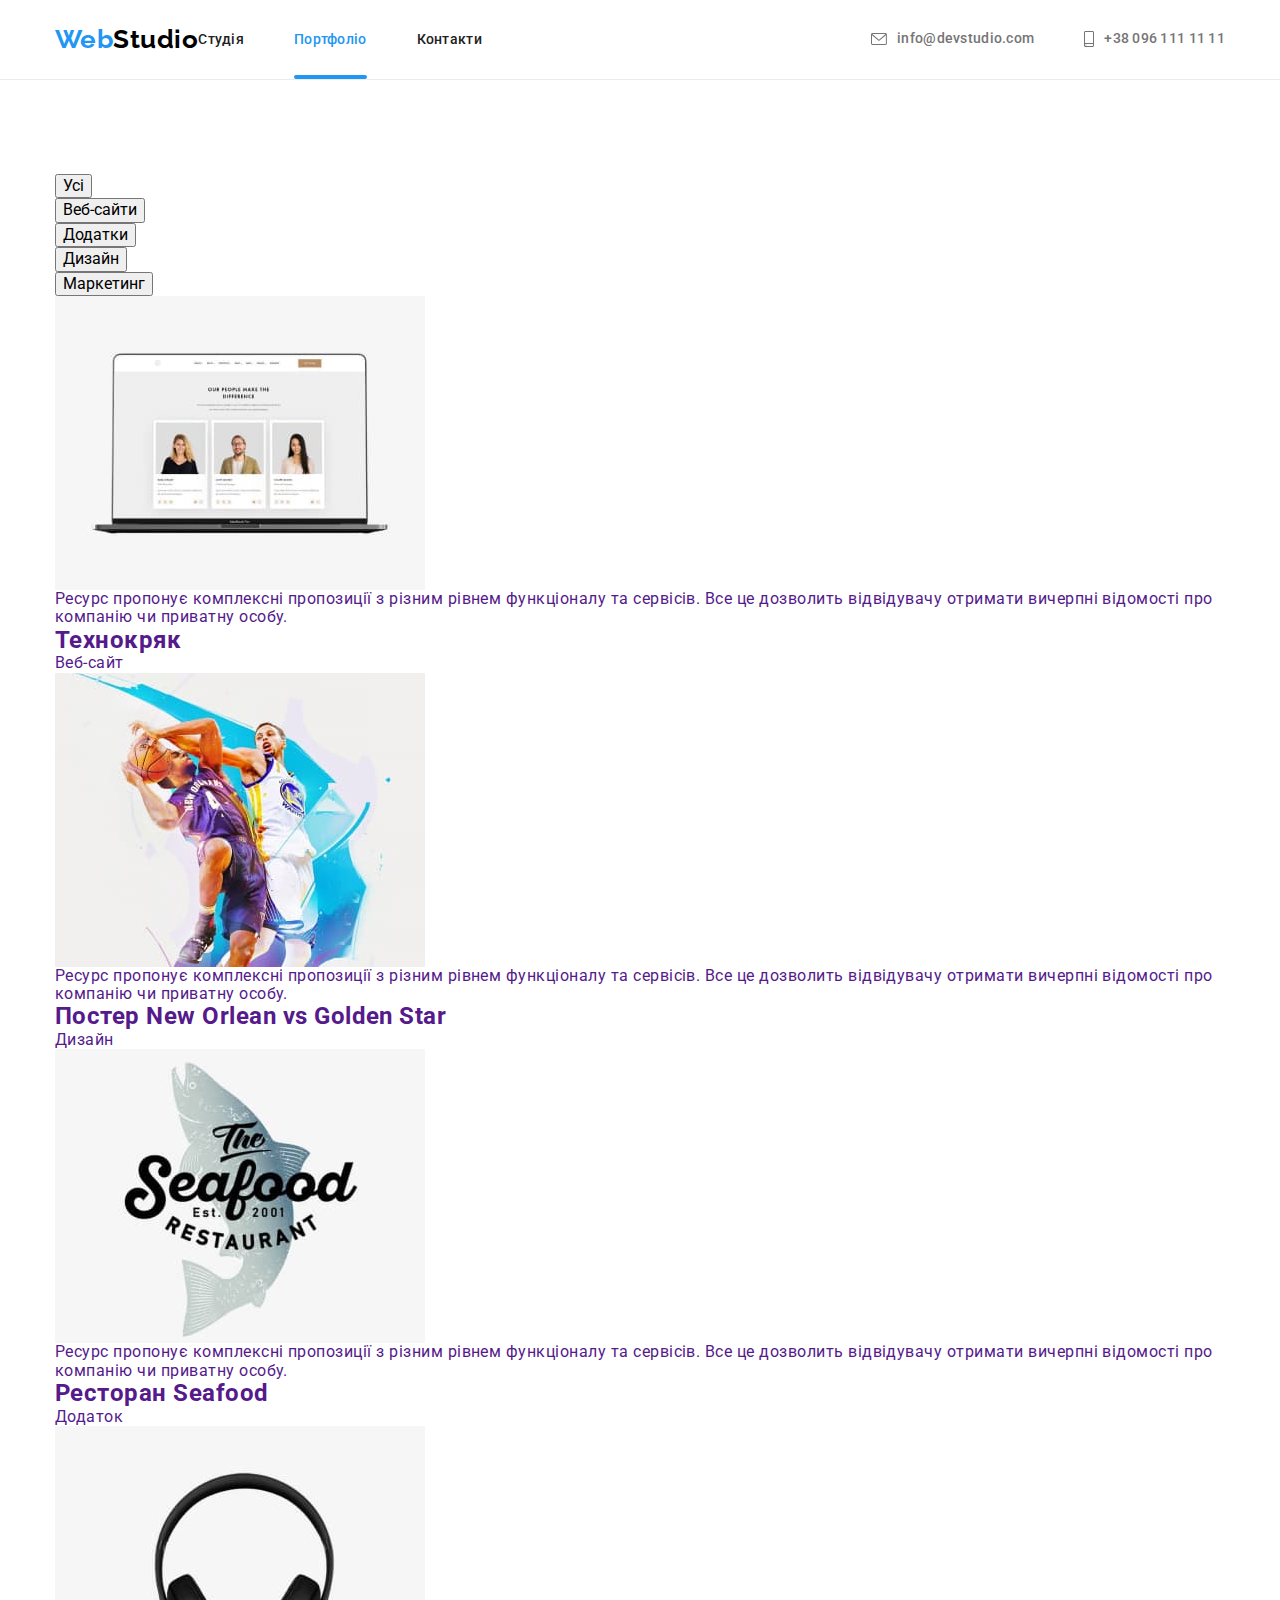
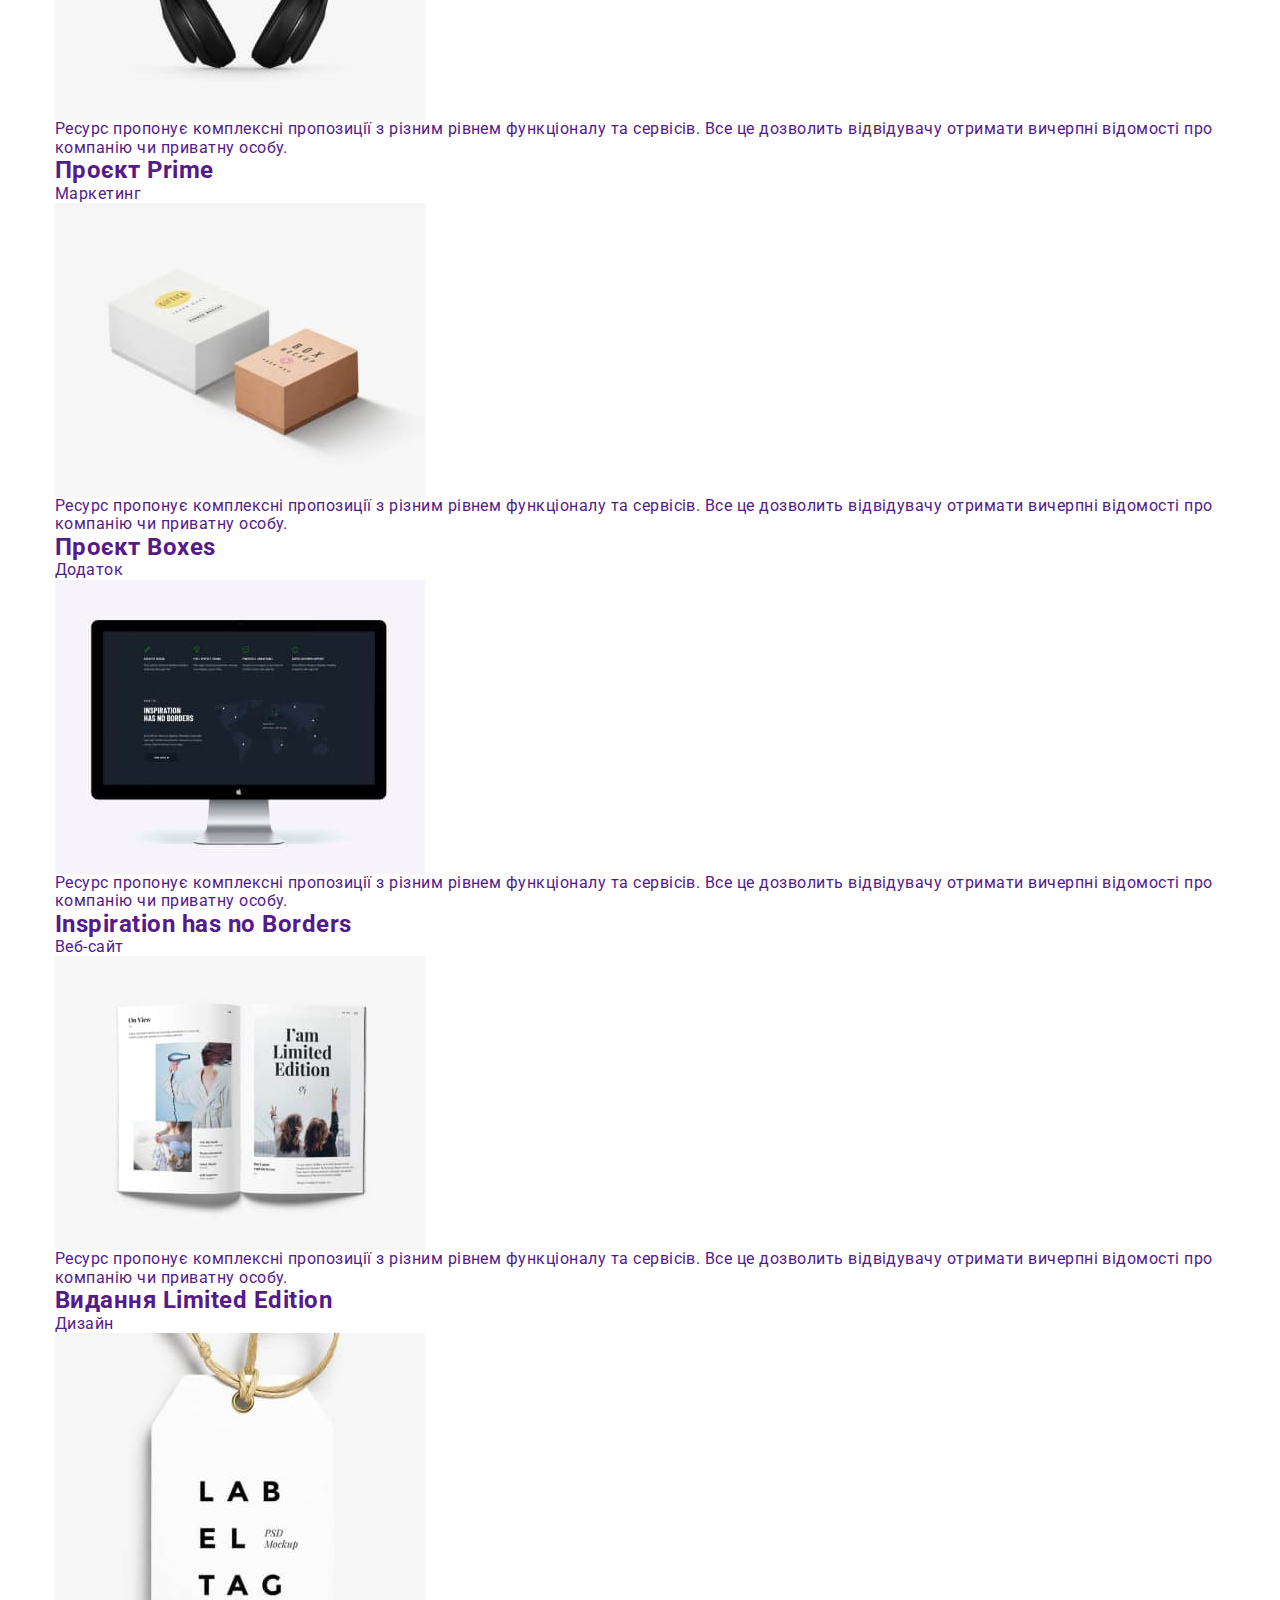
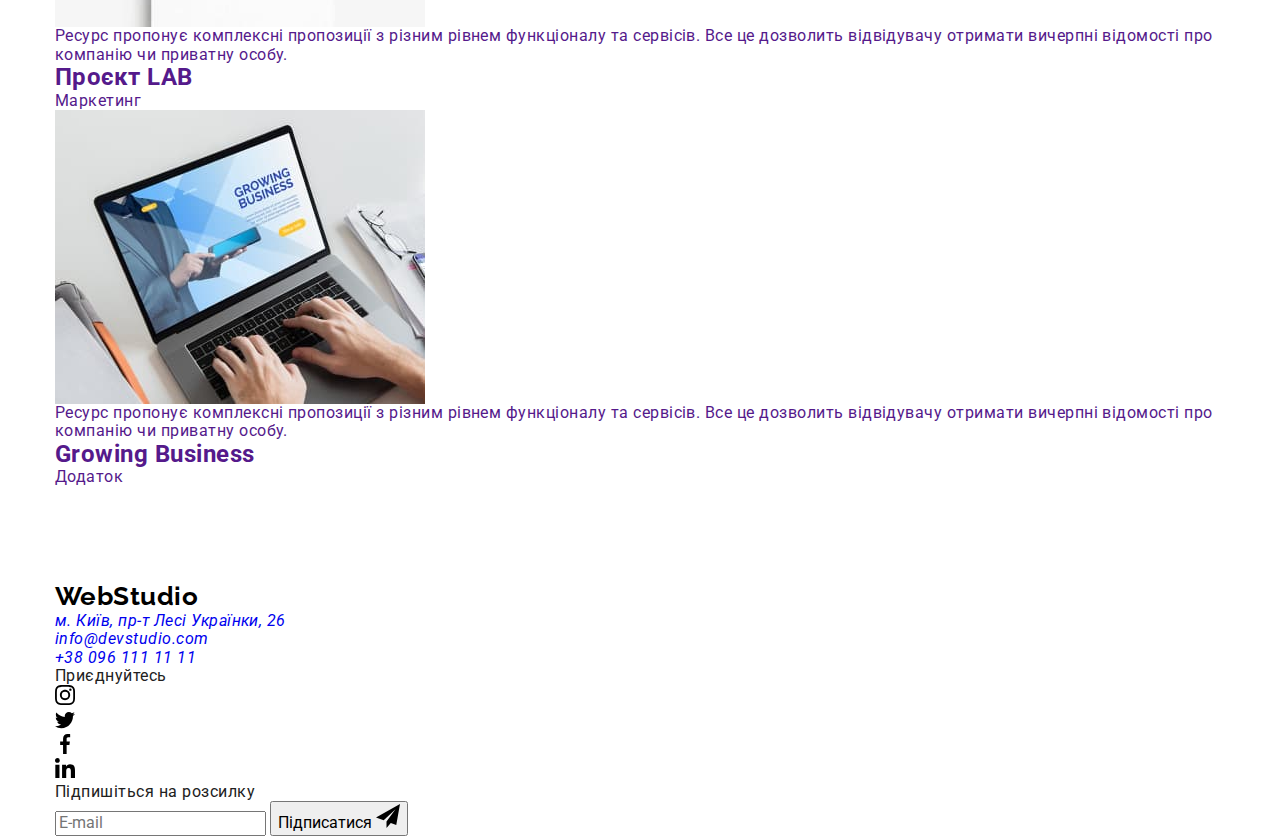
==== commit f2aedade: "update classes for bem in ftr portfolio" ====
--- a/portfolio.html
+++ b/portfolio.html
@@ -22,42 +22,50 @@
   <!-- Page content -->
   <body>
     <!-- Page header -->
-    <header class="wst-header">
+    <header class="header">
       <div class="container">
         <nav class="nav-menu">
-          <a class="logo no-decor" href="./index.html"
-            ><span class="logo-color">Web</span>Studio</a
+          <a class="logo" href="./index.html"
+            ><span class="logo--logo-color">Web</span>Studio</a
           >
-          <ul class="nav-items no-style list">
-            <li class="nav-item">
-              <a class="nav-link color-trans" href="./index.html">Студія</a>
-            </li>
-            <li class="nav-item">
-              <a class="nav-link underline" href="./portfolio.html"
-                ><span class="current">Портфоліо</span></a
+          <ul class="nav-menu__nav-items">
+            <li class="nav-menu__nav-item">
+              <a
+                class="nav-menu__nav-link nav-menu--color-trans"
+                href="./index.html"
+                >Студія</a
               >
             </li>
-            <li class="nav-item">
-              <a class="nav-link color-trans" href="">Контакти</a>
+            <li class="nav-menu__nav-item">
+              <a
+                class="nav-menu__nav-link nav-menu--underline"
+                href="./portfolio.html"
+                ><span class="nav-menu--current">Портфоліо</span></a
+              >
+            </li>
+            <li class="nav-menu__nav-item">
+              <a class="nav-menu__nav-link nav-menu--color-trans" href=""
+                >Контакти</a
+              >
             </li>
           </ul>
         </nav>
-        <ul class="contacts no-style list">
-          <li class="contact-item">
+        <ul class="contacts">
+          <li class="contacts__item">
             <a
-              class="contact-link no-decor color-trans"
+              class="contacts__link contacts--color-trans"
               href="mailto:info@devstudio.com"
-              ><svg class="contact-icon" width="16" height="12">
+              ><svg class="contacts__icon" width="16" height="12">
                 <use href="./images/decor/sprite.svg#envelope"></use>
               </svg>
               info@devstudio.com</a
             >
           </li>
-          <li class="contact-item">
+          <li class="contacts__item">
             <a
-              class="contact-link no-decor color-trans"
+              class="contacts__link contacts--color-trans"
               href="tel:+380961111111"
-              ><svg class="contact-icon" width="10" height="16">
+              ><svg class="contacts__icon" width="10" height="16">
                 <use href="./images/decor/sprite.svg#smartphone"></use>
               </svg>
               +38 096 111 11 11</a
--- a/css/main.min.css
+++ b/css/main.min.css
@@ -1 +1 @@
-ul,ol{margin:0;padding-left:0}p,h1,h2,h3,h4,h5,h6{margin:0}img{display:block;max-width:100%;height:auto}.no-style{list-style:none}.no-decor{text-decoration:none}/*# sourceMappingURL=main.min.css.map */+ul,ol{margin:0;padding-left:0;list-style:none}p,h1,h2,h3,h4,h5,h6{margin:0}a{text-decoration:none}.no-style{list-style:none}.no-decor{text-decoration:none}body{background-color:#fff;color:#212121;font-family:"Roboto","Arial",sans-serif;letter-spacing:.03em}.pointer{cursor:pointer}img{display:block;max-width:100%;height:auto}.container{max-width:1200px;margin-left:auto;margin-right:auto;padding-left:15px;padding-right:15px}.section{padding-bottom:94px;padding-top:94px;background-color:var(--bgn-color)}.visually-hidden{position:absolute;white-space:nowrap;width:1px;height:1px;overflow:hidden;border:0;padding:0;clip:rect(0 0 0 0);-webkit-clip-path:inset(50%);clip-path:inset(50%);margin:-1px}.is-hidden{visibility:hidden;opacity:0;pointer-events:none}.header{padding:24px 0;border-bottom:1px solid #ececec}.header>.container{display:flex;align-items:center}.nav-menu{display:flex;align-items:center}.nav-menu__nav-items{display:flex;gap:50px}.nav-menu__nav-link{color:#212121;font-weight:500;letter-spacing:.02em;line-height:1.143;font-size:14px}.nav-menu__nav-link:hover,.nav-menu__nav-link:focus{color:#2196f3}.nav-menu--underline{position:relative}.nav-menu--underline::after{content:"";position:absolute;width:100%;height:4px;border-radius:4px;left:0;background-color:#2196f3;bottom:-32px}.nav-menu--color-trans{transition-property:color;transition-duration:250ms;transition-timing-function:var(--trans-timing)}.nav-menu--current{color:#2196f3}.contacts{display:flex;align-items:center;gap:50px;margin-left:auto}.contacts__icon{fill:currentColor;margin-right:10px}.contacts__link{display:flex;align-items:center;color:#757575;font-weight:500;letter-spacing:.02em;line-height:1.14;font-size:14px}.contacts__link:hover,.contacts__link:focus{color:#2196f3}.contacts--color-trans{transition-property:color;transition-duration:250ms;transition-timing-function:var(--trans-timing)}.logo{display:inline-block;color:#000;font-family:"Raleway";font-size:26px;font-weight:700;line-height:1.19}.logo--logo-color{color:#2196f3}.logo--header{margin-right:93px}/*# sourceMappingURL=main.min.css.map */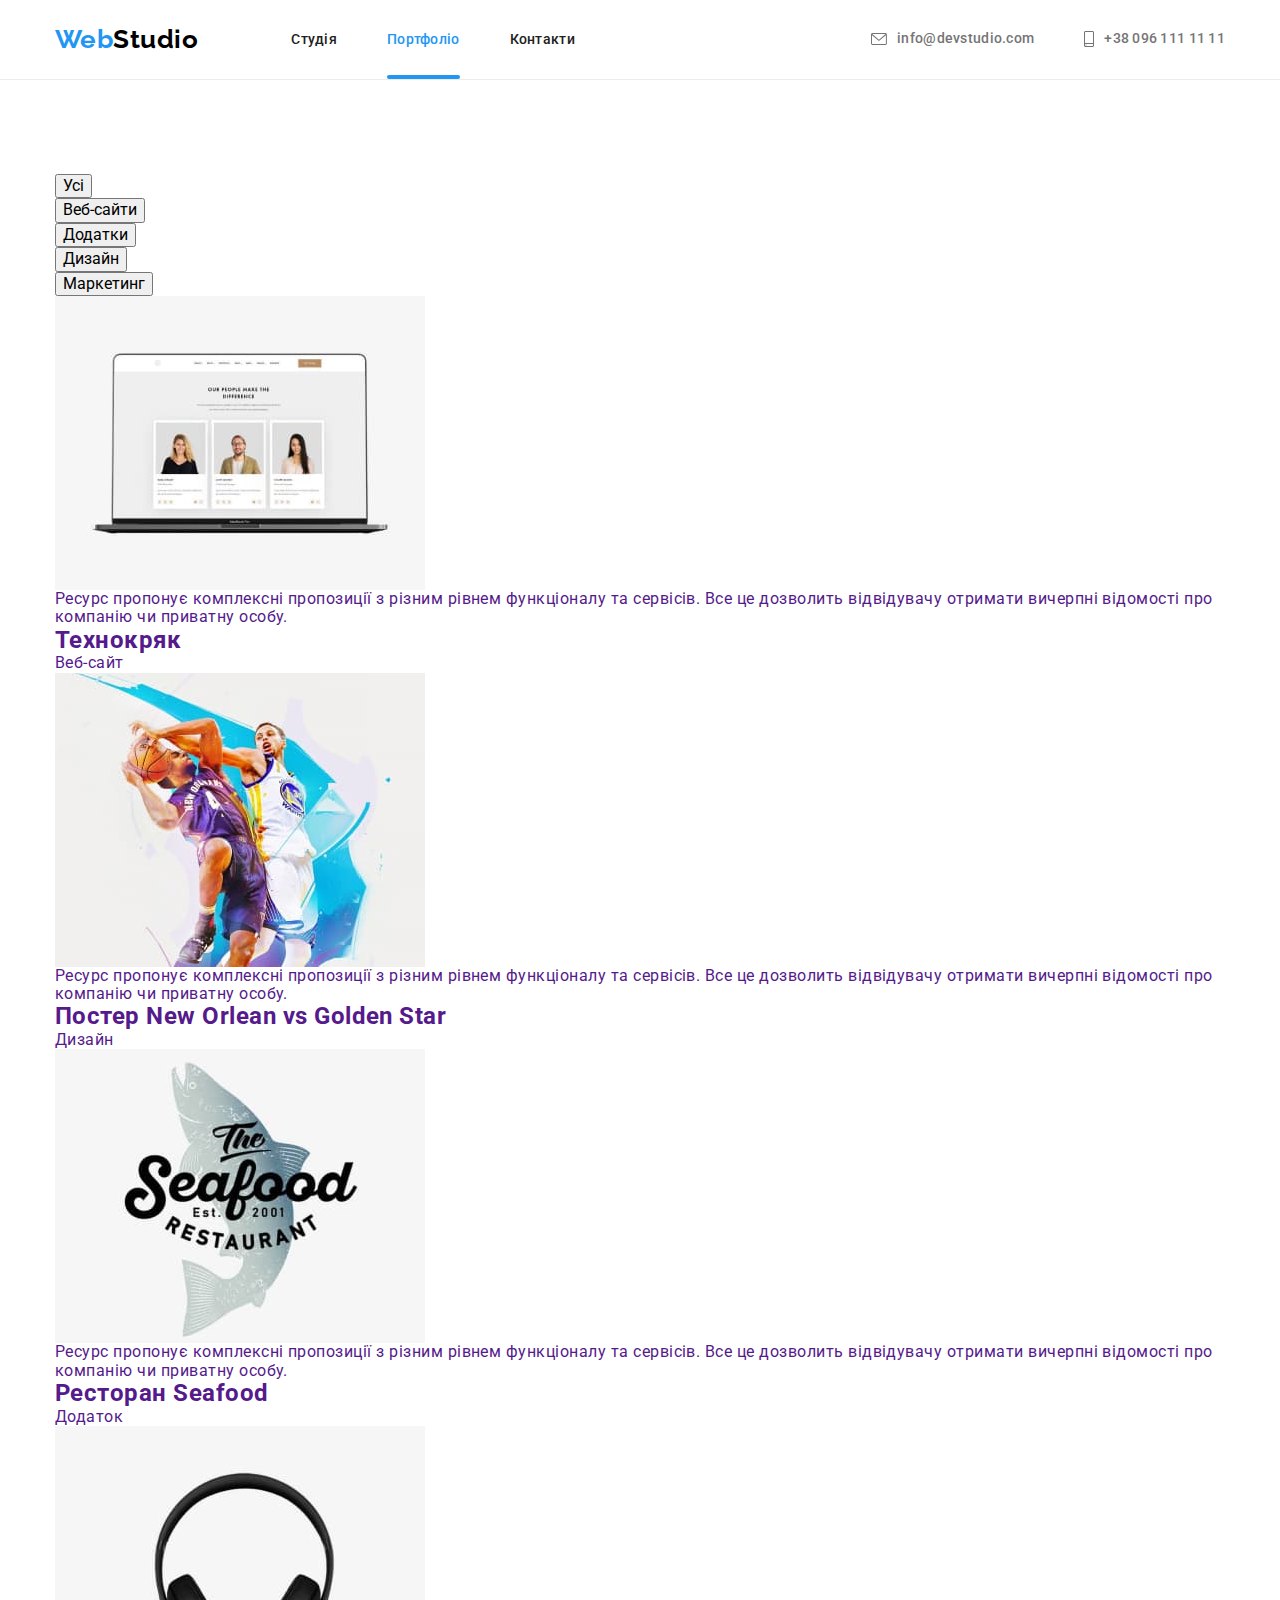
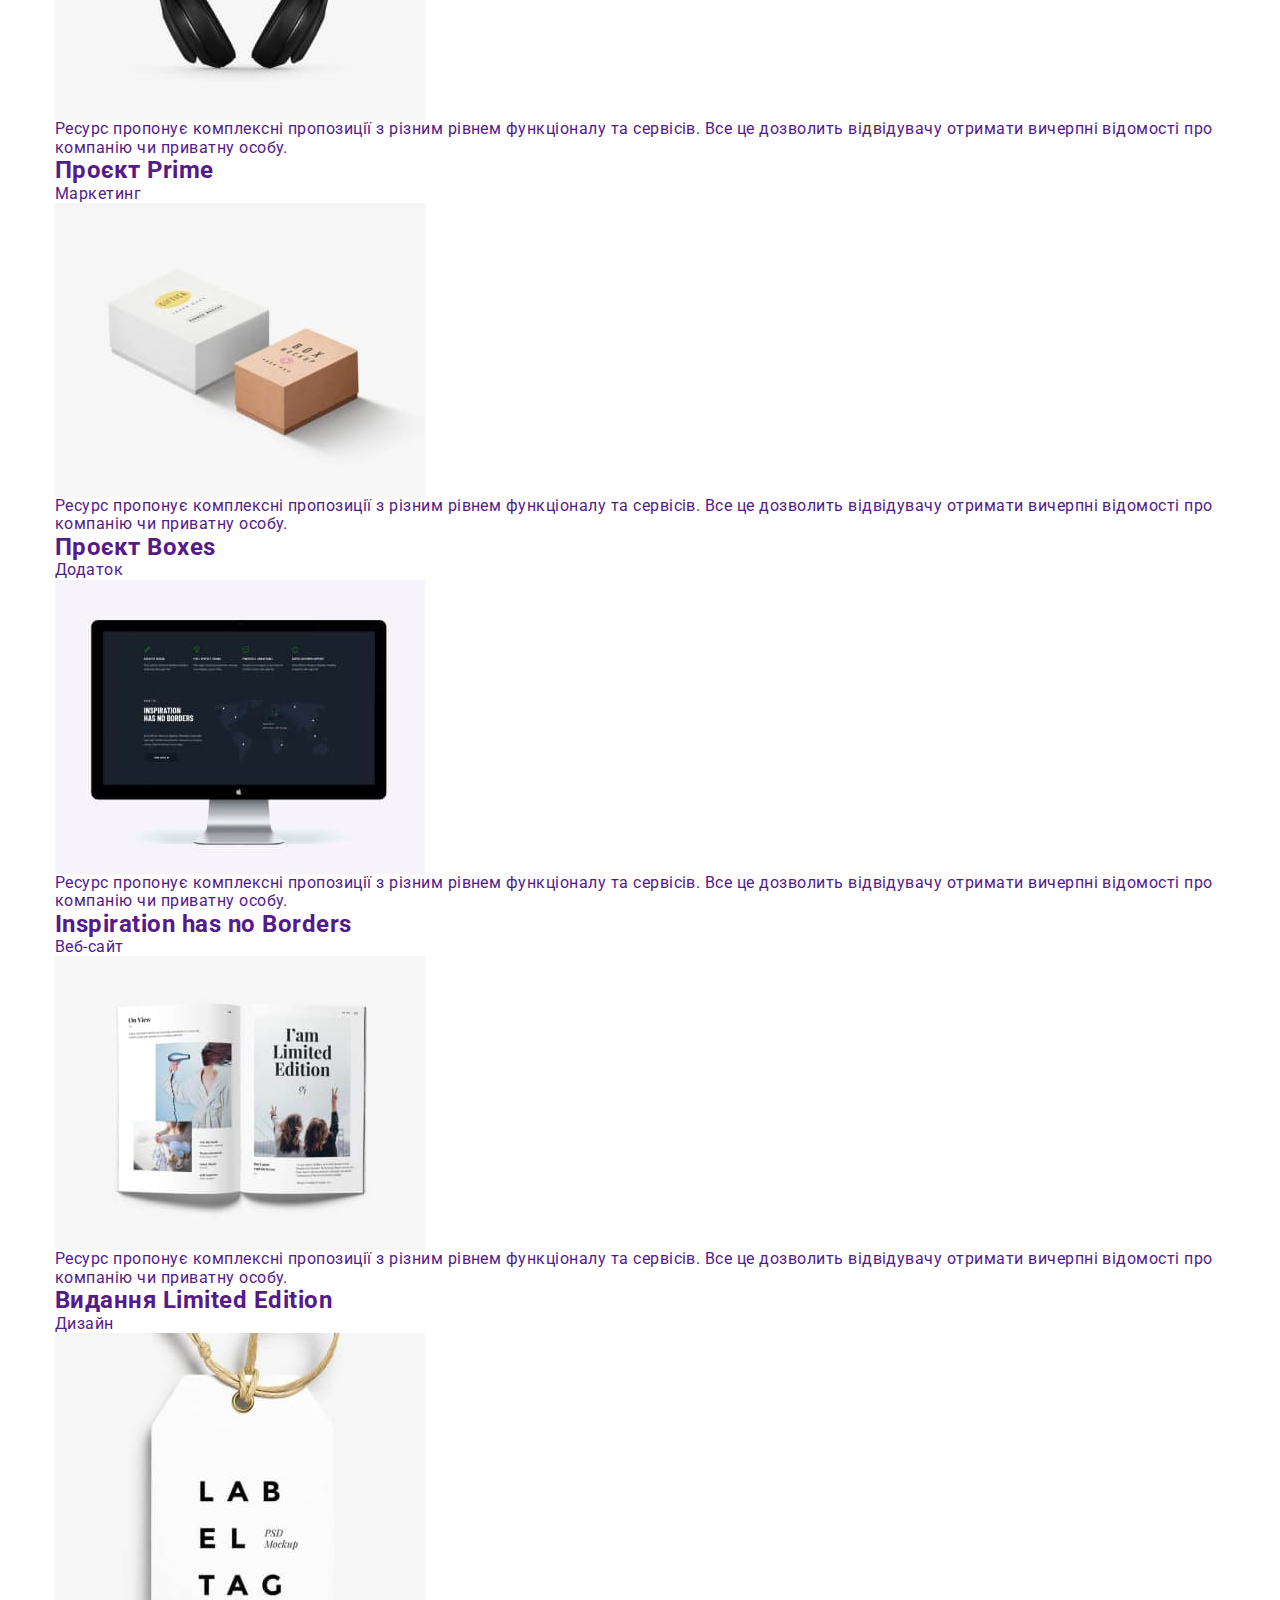
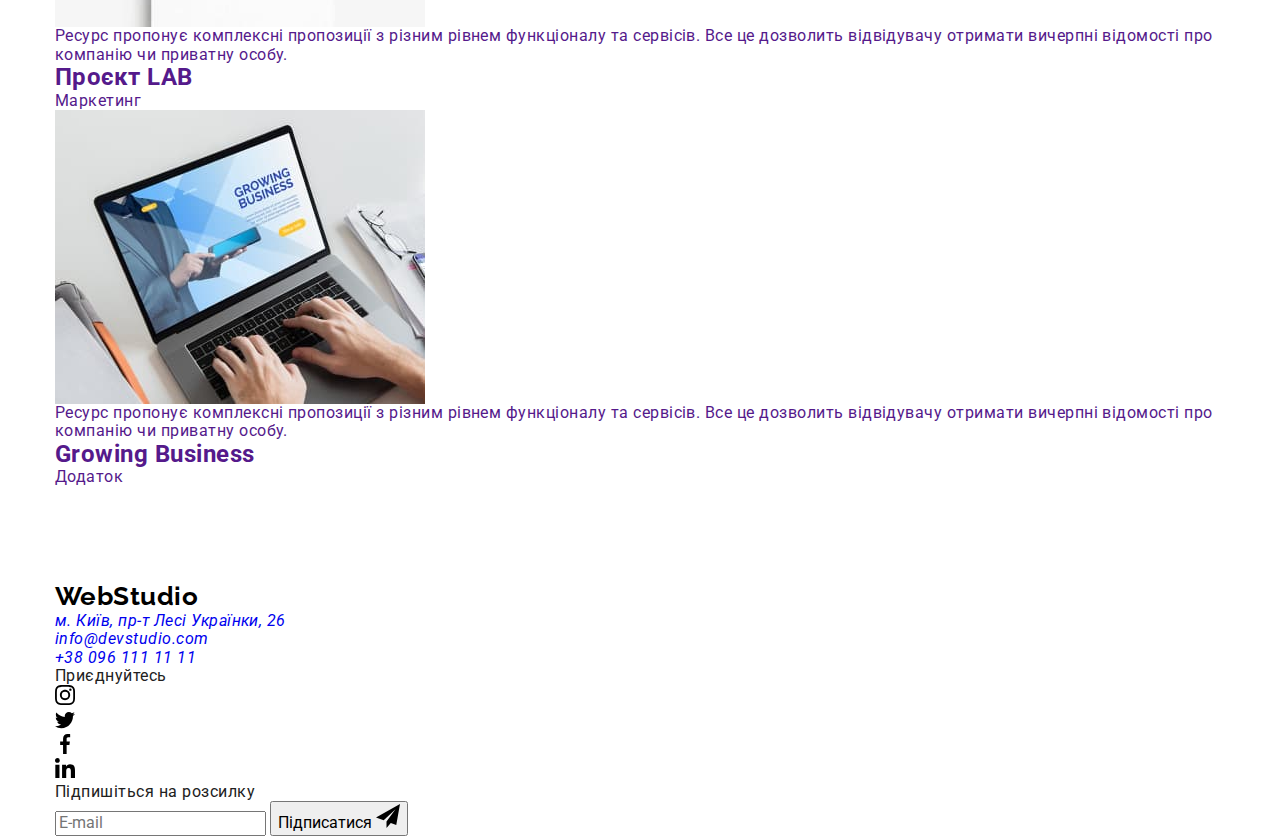
==== commit 2209b41d: "fix logo pos" ====
--- a/portfolio.html
+++ b/portfolio.html
@@ -25,7 +25,7 @@
     <header class="header">
       <div class="container">
         <nav class="nav-menu">
-          <a class="logo" href="./index.html"
+          <a class="logo logo--header" href="./index.html"
             ><span class="logo--logo-color">Web</span>Studio</a
           >
           <ul class="nav-menu__nav-items">
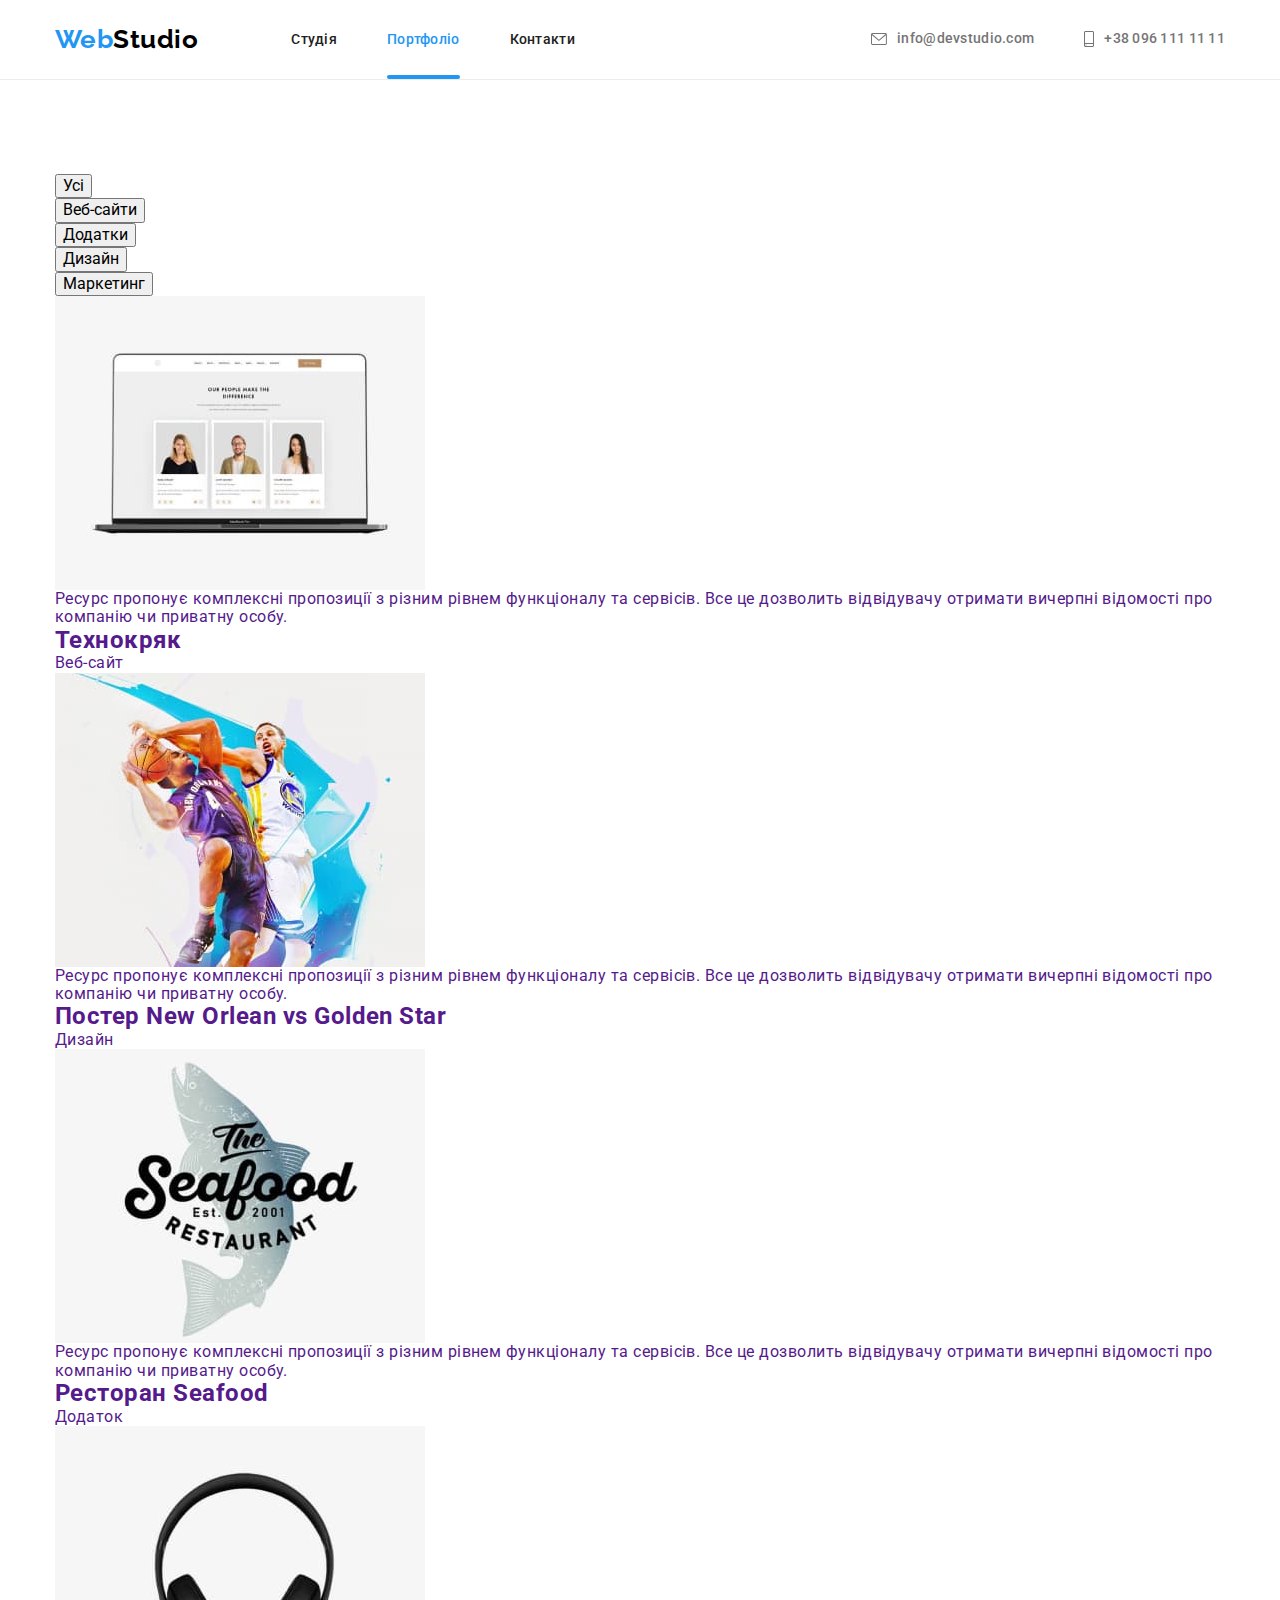
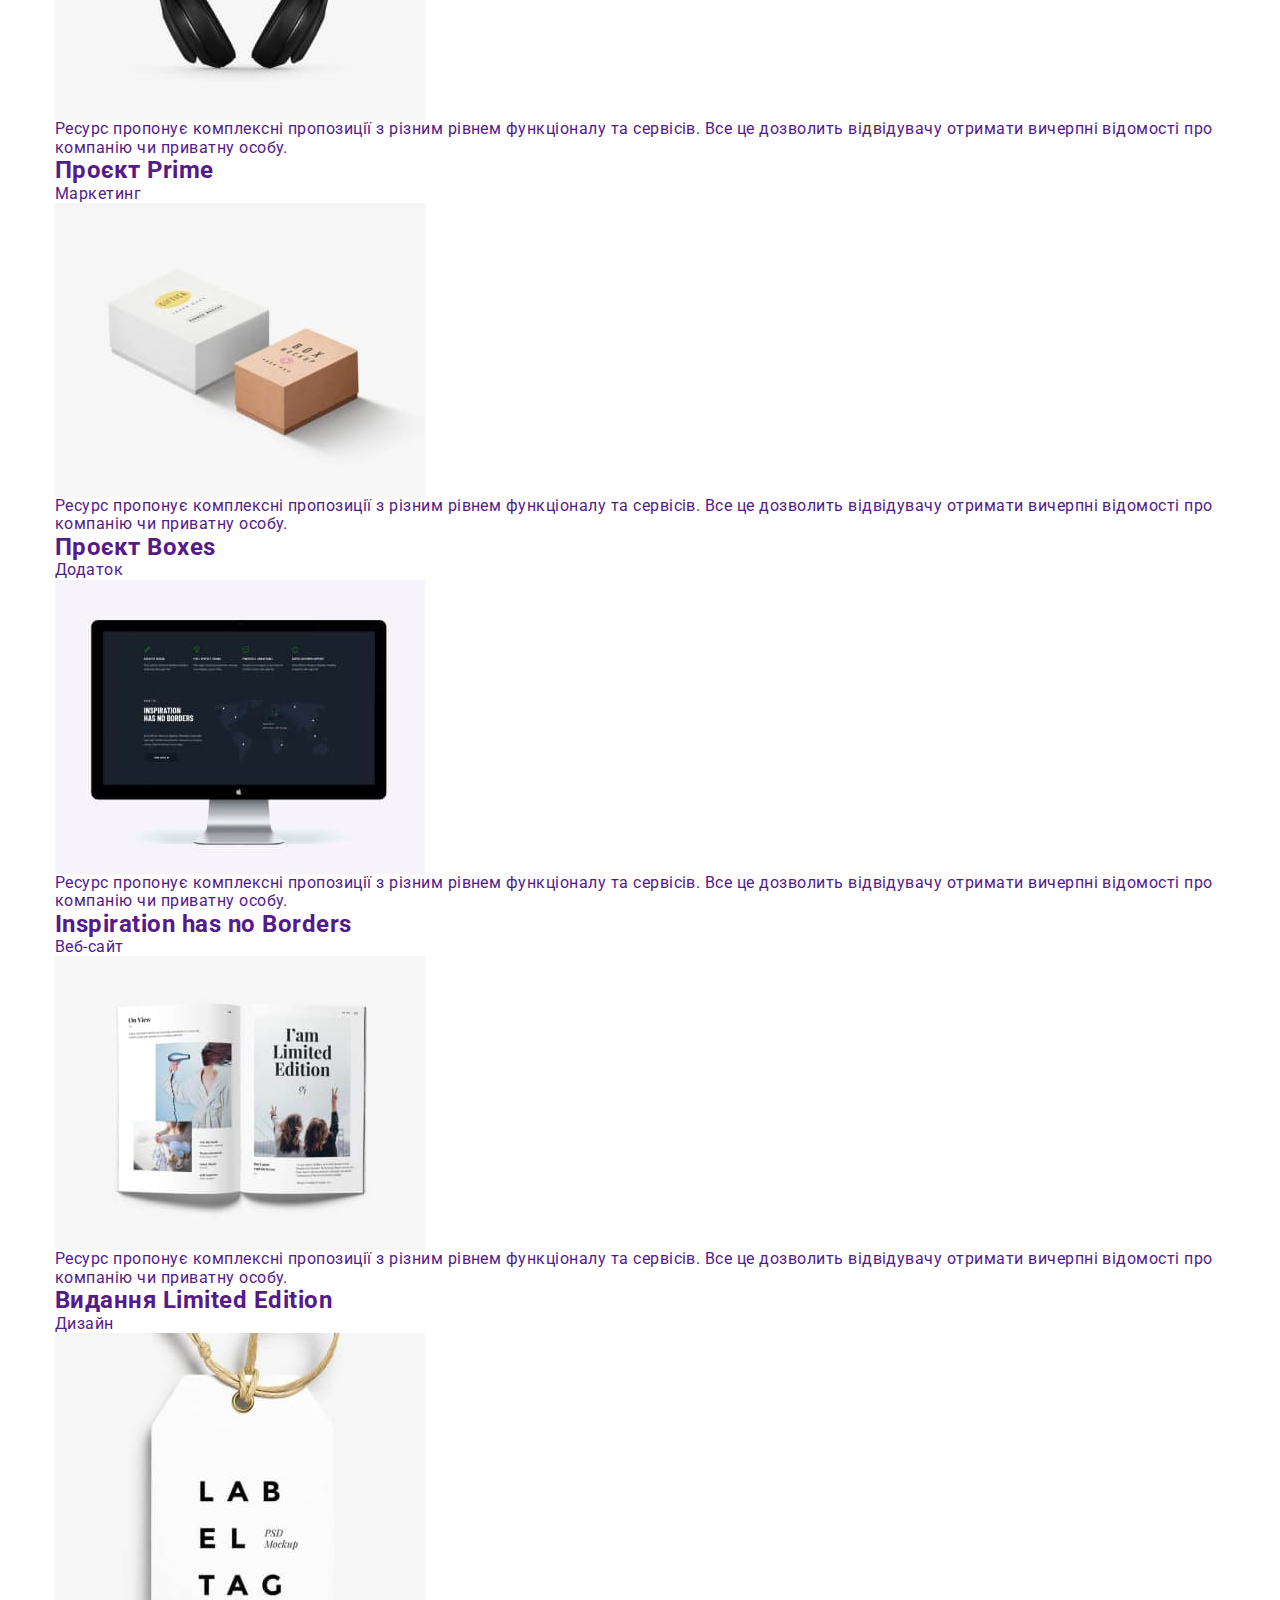
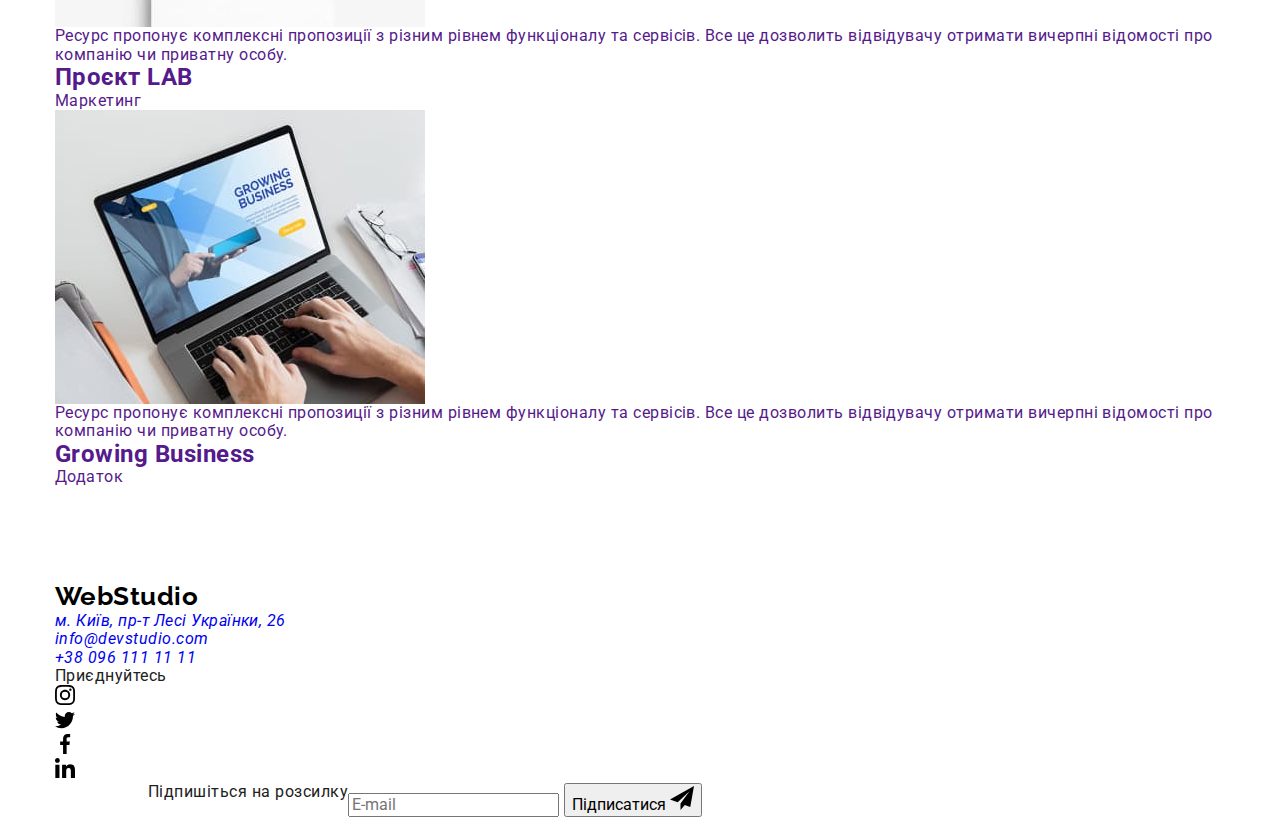
==== commit 071ee9bb: "update portfolio classes for bem" ====
--- a/portfolio.html
+++ b/portfolio.html
@@ -78,198 +78,222 @@
     <main>
       <section class="portfolio section">
         <div class="container">
-          <h1 class="portfolio-headline visually-hidden">Наші проєкти</h1>
+          <h1 class="portfolio__headline visually-hidden">Наші проєкти</h1>
           <!-- Portfolio filter -->
-          <ul class="portfolio-filter no-style">
+          <ul class="portfolio__filter">
             <li>
-              <button type="button" class="portfolio-button pointer">
+              <button class="portfolio__filter-button" type="button">
                 Усі
               </button>
             </li>
             <li>
-              <button type="button" class="portfolio-button pointer">
+              <button class="portfolio__filter-button" type="button">
                 Веб-сайти
               </button>
             </li>
             <li>
-              <button type="button" class="portfolio-button pointer">
+              <button class="portfolio__filter-button" type="button">
                 Додатки
               </button>
             </li>
             <li>
-              <button type="button" class="portfolio-button pointer">
+              <button class="portfolio__filter-button" type="button">
                 Дизайн
               </button>
             </li>
             <li>
-              <button type="button" class="portfolio-button pointer">
+              <button class="portfolio__filter-button" type="button">
                 Маркетинг
               </button>
             </li>
           </ul>
           <!-- Projects list -->
-          <ul class="portfolio-projects no-style">
-            <li class="project-item">
-              <a href="" class="project-link no-decor shadow-trans">
-                <div class="project-wrap">
+          <ul class="portfolio__projects">
+            <li class="portfolio__project-item">
+              <a
+                class="portfolio__project-link portfolio--shadow-trans"
+                href=""
+              >
+                <div class="portfolio__project-wrap">
                   <img
                     src="./images/portfolio/techno.jpg"
                     alt="веб сайт"
                     width="370"
                     height="294"
                   />
-                  <p class="project-description">
-                    Ресурс пропонує комплексні пропозиції з різним рівнем
-                    функціоналу та сервісів. Все це дозволить відвідувачу
-                    отримати вичерпні відомості про компанію чи приватну особу.
-                  </p>
-                </div>
-                <div class="project-info">
-                  <h2 class="project-name">Технокряк</h2>
-                  <p class="project-function">Веб-сайт</p>
-                </div>
-              </a>
-            </li>
-            <li class="project-item">
-              <a href="" class="project-link no-decor shadow-trans">
-                <div class="project-wrap">
+                  <p class="portfolio__project-description">
+                    Ресурс пропонує комплексні пропозиції з різним рівнем
+                    функціоналу та сервісів. Все це дозволить відвідувачу
+                    отримати вичерпні відомості про компанію чи приватну особу.
+                  </p>
+                </div>
+                <div class="portfolio__project-info">
+                  <h2 class="portfolio__project-name">Технокряк</h2>
+                  <p class="portfolio__project-function">Веб-сайт</p>
+                </div>
+              </a>
+            </li>
+            <li class="portfolio__project-item">
+              <a
+                class="portfolio__project-link portfolio--shadow-trans"
+                href=""
+              >
+                <div class="portfolio__project-wrap">
                   <img
                     src="./images/portfolio/poster.jpg"
                     alt="дизайн постеру"
                     width="370"
                     height="294"
                   />
-                  <p class="project-description">
-                    Ресурс пропонує комплексні пропозиції з різним рівнем
-                    функціоналу та сервісів. Все це дозволить відвідувачу
-                    отримати вичерпні відомості про компанію чи приватну особу.
-                  </p>
-                </div>
-                <div class="project-info">
-                  <h2 class="project-name">
+                  <p class="portfolio__project-description">
+                    Ресурс пропонує комплексні пропозиції з різним рівнем
+                    функціоналу та сервісів. Все це дозволить відвідувачу
+                    отримати вичерпні відомості про компанію чи приватну особу.
+                  </p>
+                </div>
+                <div class="portfolio__project-info">
+                  <h2 class="portfolio__project-name">
                     Постер <span lang="en">New Orlean vs Golden Star</span>
                   </h2>
-                  <p class="project-function">Дизайн</p>
-                </div>
-              </a>
-            </li>
-            <li class="project-item">
-              <a href="" class="project-link no-decor shadow-trans">
-                <div class="project-wrap">
+                  <p class="portfolio__project-function">Дизайн</p>
+                </div>
+              </a>
+            </li>
+            <li class="portfolio__project-item">
+              <a
+                class="portfolio__project-link portfolio--shadow-trans"
+                href=""
+              >
+                <div class="portfolio__project-wrap">
                   <img
                     src="./images/portfolio/seafood.jpg"
                     alt="додаток ресторану"
                     width="370"
                     height="294"
                   />
-                  <p class="project-description">
-                    Ресурс пропонує комплексні пропозиції з різним рівнем
-                    функціоналу та сервісів. Все це дозволить відвідувачу
-                    отримати вичерпні відомості про компанію чи приватну особу.
-                  </p>
-                </div>
-                <div class="project-info">
-                  <h2 class="project-name">
+                  <p class="portfolio__project-description">
+                    Ресурс пропонує комплексні пропозиції з різним рівнем
+                    функціоналу та сервісів. Все це дозволить відвідувачу
+                    отримати вичерпні відомості про компанію чи приватну особу.
+                  </p>
+                </div>
+                <div class="portfolio__project-info">
+                  <h2 class="portfolio__project-name">
                     Ресторан <span lang="en">Seafood</span>
                   </h2>
-                  <p class="project-function">Додаток</p>
-                </div>
-              </a>
-            </li>
-            <li class="project-item">
-              <a href="" class="project-link no-decor shadow-trans">
-                <div class="project-wrap">
+                  <p class="portfolio__project-function">Додаток</p>
+                </div>
+              </a>
+            </li>
+            <li class="portfolio__project-item">
+              <a
+                class="portfolio__project-link portfolio--shadow-trans"
+                href=""
+              >
+                <div class="portfolio__project-wrap">
                   <img
                     src="./images/portfolio/prime.jpg"
                     alt="маркетинг"
                     width="370"
                     height="294"
                   />
-                  <p class="project-description">
-                    Ресурс пропонує комплексні пропозиції з різним рівнем
-                    функціоналу та сервісів. Все це дозволить відвідувачу
-                    отримати вичерпні відомості про компанію чи приватну особу.
-                  </p>
-                </div>
-                <div class="project-info">
-                  <h2 class="project-name">
+                  <p class="portfolio__project-description">
+                    Ресурс пропонує комплексні пропозиції з різним рівнем
+                    функціоналу та сервісів. Все це дозволить відвідувачу
+                    отримати вичерпні відомості про компанію чи приватну особу.
+                  </p>
+                </div>
+                <div class="portfolio__project-info">
+                  <h2 class="portfolio__project-name">
                     Проєкт <span lang="en">Prime</span>
                   </h2>
-                  <p class="project-function">Маркетинг</p>
-                </div>
-              </a>
-            </li>
-            <li class="project-item">
-              <a href="" class="project-link no-decor shadow-trans">
-                <div class="project-wrap">
+                  <p class="portfolio__project-function">Маркетинг</p>
+                </div>
+              </a>
+            </li>
+            <li class="portfolio__project-item">
+              <a
+                class="portfolio__project-link portfolio--shadow-trans"
+                href=""
+              >
+                <div class="portfolio__project-wrap">
                   <img
                     src="./images/portfolio/boxes.jpg"
                     alt="додаток"
                     width="370"
                     height="294"
                   />
-                  <p class="project-description">
-                    Ресурс пропонує комплексні пропозиції з різним рівнем
-                    функціоналу та сервісів. Все це дозволить відвідувачу
-                    отримати вичерпні відомості про компанію чи приватну особу.
-                  </p>
-                </div>
-                <div class="project-info">
-                  <h2 class="project-name">
+                  <p class="portfolio__project-description">
+                    Ресурс пропонує комплексні пропозиції з різним рівнем
+                    функціоналу та сервісів. Все це дозволить відвідувачу
+                    отримати вичерпні відомості про компанію чи приватну особу.
+                  </p>
+                </div>
+                <div class="portfolio__project-info">
+                  <h2 class="portfolio__project-name">
                     Проєкт <span lang="en">Boxes</span>
                   </h2>
-                  <p class="project-function">Додаток</p>
-                </div>
-              </a>
-            </li>
-            <li class="project-item">
-              <a href="" class="project-link no-decor shadow-trans">
-                <div class="project-wrap">
+                  <p class="portfolio__project-function">Додаток</p>
+                </div>
+              </a>
+            </li>
+            <li class="portfolio__project-item">
+              <a
+                class="portfolio__project-link portfolio--shadow-trans"
+                href=""
+              >
+                <div class="portfolio__project-wrap">
                   <img
                     src="./images/portfolio/inspiration.jpg"
                     alt="веб-сайт"
                     width="370"
                     height="294"
                   />
-                  <p class="project-description">
-                    Ресурс пропонує комплексні пропозиції з різним рівнем
-                    функціоналу та сервісів. Все це дозволить відвідувачу
-                    отримати вичерпні відомості про компанію чи приватну особу.
-                  </p>
-                </div>
-                <div class="project-info">
-                  <h2 class="project-name">
+                  <p class="portfolio__project-description">
+                    Ресурс пропонує комплексні пропозиції з різним рівнем
+                    функціоналу та сервісів. Все це дозволить відвідувачу
+                    отримати вичерпні відомості про компанію чи приватну особу.
+                  </p>
+                </div>
+                <div class="portfolio__project-info">
+                  <h2 class="portfolio__project-name">
                     <span lang="en">Inspiration has no Borders</span>
                   </h2>
-                  <p class="project-function">Веб-сайт</p>
-                </div>
-              </a>
-            </li>
-            <li class="project-item">
-              <a href="" class="project-link no-decor shadow-trans">
-                <div class="project-wrap">
+                  <p class="portfolio__project-function">Веб-сайт</p>
+                </div>
+              </a>
+            </li>
+            <li class="portfolio__project-item">
+              <a
+                class="portfolio__project-link portfolio--shadow-trans"
+                href=""
+              >
+                <div class="portfolio__project-wrap">
                   <img
                     src="./images/portfolio/limited.jpg"
                     alt="дизайн видання"
                     width="370"
                     height="294"
                   />
-                  <p class="project-description">
-                    Ресурс пропонує комплексні пропозиції з різним рівнем
-                    функціоналу та сервісів. Все це дозволить відвідувачу
-                    отримати вичерпні відомості про компанію чи приватну особу.
-                  </p>
-                </div>
-                <div class="project-info">
-                  <h2 class="project-name">
+                  <p class="portfolio__project-description">
+                    Ресурс пропонує комплексні пропозиції з різним рівнем
+                    функціоналу та сервісів. Все це дозволить відвідувачу
+                    отримати вичерпні відомості про компанію чи приватну особу.
+                  </p>
+                </div>
+                <div class="portfolio__project-info">
+                  <h2 class="portfolio__project-name">
                     Видання <span lang="en">Limited Edition</span>
                   </h2>
-                  <p class="project-function">Дизайн</p>
-                </div>
-              </a>
-            </li>
-            <li class="project-item">
-              <a href="" class="project-link no-decor shadow-trans">
+                  <p class="portfolio__project-function">Дизайн</p>
+                </div>
+              </a>
+            </li>
+            <li class="portfolio__project-item">
+              <a
+                class="portfolio__project-link portfolio--shadow-trans"
+                href=""
+              >
                 <div class="project-wrap">
                   <img
                     src="./images/portfolio/lab.jpg"
@@ -277,40 +301,43 @@
                     width="370"
                     height="294"
                   />
-                  <p class="project-description">
-                    Ресурс пропонує комплексні пропозиції з різним рівнем
-                    функціоналу та сервісів. Все це дозволить відвідувачу
-                    отримати вичерпні відомості про компанію чи приватну особу.
-                  </p>
-                </div>
-                <div class="project-info">
-                  <h2 class="project-name">
+                  <p class="portfolio__project-description">
+                    Ресурс пропонує комплексні пропозиції з різним рівнем
+                    функціоналу та сервісів. Все це дозволить відвідувачу
+                    отримати вичерпні відомості про компанію чи приватну особу.
+                  </p>
+                </div>
+                <div class="portfolio__project-info">
+                  <h2 class="portfolio__project-name">
                     Проєкт <span lang="en">LAB</span>
                   </h2>
-                  <p class="project-function">Маркетинг</p>
-                </div>
-              </a>
-            </li>
-            <li class="project-item">
-              <a href="" class="project-link no-decor shadow-trans">
-                <div class="project-wrap">
+                  <p class="portfolio__project-function">Маркетинг</p>
+                </div>
+              </a>
+            </li>
+            <li class="portfolio__project-item">
+              <a
+                class="portfolio__project-link portfolio--shadow-trans"
+                href=""
+              >
+                <div class="portfolio__project-wrap">
                   <img
                     src="./images/portfolio/business.jpg"
                     alt="додаток"
                     width="370"
                     height="294"
                   />
-                  <p class="project-description">
-                    Ресурс пропонує комплексні пропозиції з різним рівнем
-                    функціоналу та сервісів. Все це дозволить відвідувачу
-                    отримати вичерпні відомості про компанію чи приватну особу.
-                  </p>
-                </div>
-                <div class="project-info">
-                  <h2 class="project-name">
+                  <p class="portfolio__project-description">
+                    Ресурс пропонує комплексні пропозиції з різним рівнем
+                    функціоналу та сервісів. Все це дозволить відвідувачу
+                    отримати вичерпні відомості про компанію чи приватну особу.
+                  </p>
+                </div>
+                <div class="portfolio__project-info">
+                  <h2 class="portfolio__project-name">
                     <span lang="en">Growing Business</span>
                   </h2>
-                  <p class="project-function">Додаток</p>
+                  <p class="portfolio__project-function">Додаток</p>
                 </div>
               </a>
             </li>
--- a/css/main.min.css
+++ b/css/main.min.css
@@ -1 +1 @@
-ul,ol{margin:0;padding-left:0;list-style:none}p,h1,h2,h3,h4,h5,h6{margin:0}a{text-decoration:none}.no-style{list-style:none}.no-decor{text-decoration:none}body{background-color:#fff;color:#212121;font-family:"Roboto","Arial",sans-serif;letter-spacing:.03em}.pointer{cursor:pointer}img{display:block;max-width:100%;height:auto}.container{max-width:1200px;margin-left:auto;margin-right:auto;padding-left:15px;padding-right:15px}.section{padding-bottom:94px;padding-top:94px;background-color:var(--bgn-color)}.visually-hidden{position:absolute;white-space:nowrap;width:1px;height:1px;overflow:hidden;border:0;padding:0;clip:rect(0 0 0 0);-webkit-clip-path:inset(50%);clip-path:inset(50%);margin:-1px}.is-hidden{visibility:hidden;opacity:0;pointer-events:none}.header{padding:24px 0;border-bottom:1px solid #ececec}.header>.container{display:flex;align-items:center}.nav-menu{display:flex;align-items:center}.nav-menu__nav-items{display:flex;gap:50px}.nav-menu__nav-link{color:#212121;font-weight:500;letter-spacing:.02em;line-height:1.143;font-size:14px}.nav-menu__nav-link:hover,.nav-menu__nav-link:focus{color:#2196f3}.nav-menu--underline{position:relative}.nav-menu--underline::after{content:"";position:absolute;width:100%;height:4px;border-radius:4px;left:0;background-color:#2196f3;bottom:-32px}.nav-menu--color-trans{transition-property:color;transition-duration:250ms;transition-timing-function:var(--trans-timing)}.nav-menu--current{color:#2196f3}.contacts{display:flex;align-items:center;gap:50px;margin-left:auto}.contacts__icon{fill:currentColor;margin-right:10px}.contacts__link{display:flex;align-items:center;color:#757575;font-weight:500;letter-spacing:.02em;line-height:1.14;font-size:14px}.contacts__link:hover,.contacts__link:focus{color:#2196f3}.contacts--color-trans{transition-property:color;transition-duration:250ms;transition-timing-function:var(--trans-timing)}.logo{display:inline-block;color:#000;font-family:"Raleway";font-size:26px;font-weight:700;line-height:1.19}.logo--logo-color{color:#2196f3}.logo--header{margin-right:93px}/*# sourceMappingURL=main.min.css.map */+ul,ol{margin:0;padding-left:0;list-style:none}p,h1,h2,h3,h4,h5,h6{margin:0}a{text-decoration:none}.no-style{list-style:none}.no-decor{text-decoration:none}body{background-color:#fff;color:#212121;font-family:"Roboto","Arial",sans-serif;letter-spacing:.03em}.pointer{cursor:pointer}img{display:block;max-width:100%;height:auto}.container{max-width:1200px;margin-left:auto;margin-right:auto;padding-left:15px;padding-right:15px}.section{padding-bottom:94px;padding-top:94px;background-color:#fff}.visually-hidden{position:absolute;white-space:nowrap;width:1px;height:1px;overflow:hidden;border:0;padding:0;clip:rect(0 0 0 0);-webkit-clip-path:inset(50%);clip-path:inset(50%);margin:-1px}.is-hidden{visibility:hidden;opacity:0;pointer-events:none}.header{padding:24px 0;border-bottom:1px solid #ececec}.header>.container{display:flex;align-items:center}.nav-menu{display:flex;align-items:center}.nav-menu__nav-items{display:flex;gap:50px}.nav-menu__nav-link{color:#212121;font-weight:500;letter-spacing:.02em;line-height:1.143;font-size:14px}.nav-menu__nav-link:hover,.nav-menu__nav-link:focus{color:#2196f3}.nav-menu--underline{position:relative}.nav-menu--underline::after{content:"";position:absolute;width:100%;height:4px;border-radius:4px;left:0;background-color:#2196f3;bottom:-32px}.nav-menu--color-trans{transition-property:color;transition-duration:250ms;transition-timing-function:var(--trans-timing)}.nav-menu--current{color:#2196f3}.contacts{display:flex;align-items:center;gap:50px;margin-left:auto}.contacts__icon{fill:currentColor;margin-right:10px}.contacts__link{display:flex;align-items:center;color:#757575;font-weight:500;letter-spacing:.02em;line-height:1.14;font-size:14px}.contacts__link:hover,.contacts__link:focus{color:#2196f3}.contacts--color-trans{transition-property:color;transition-duration:250ms;transition-timing-function:var(--trans-timing)}.logo{display:inline-block;color:#000;font-family:"Raleway";font-size:26px;font-weight:700;line-height:1.19}.logo--logo-color{color:#2196f3}.logo--logo-white{color:#fff}.logo--header{margin-right:93px}.logo--footer{margin-bottom:20px}.hero.section{padding-top:200px;padding-bottom:200px;text-align:center}.hero__headline{font-size:44px;line-height:1.3636363636;font-weight:900;letter-spacing:0.03em;text-transform:uppercase;width:696px;margin-bottom:30px;margin-left:auto;margin-right:auto;color:#fff}.hero__hero-bgn{max-width:1600px;margin-left:auto;margin-right:auto;background-color:#c4c4c4;background-repeat:no-repeat;background-position:center;background-size:cover;background-image:linear-gradient(rgba(47, 48, 58, 0.4), rgba(47, 48, 58, 0.4)),url("../images/decor/hero.jpg")}.clients__headline,.team__headline,.skills__headline{font-size:36px;line-height:1.1666666667;font-weight:700;letter-spacing:0.03em;color:#212121;text-align:center;margin-bottom:50px}.signup__button,.callback__button,.hero__button{font-size:16px;line-height:1.875;font-weight:700;letter-spacing:0.06em;background-color:#2196f3;border:1px solid #2196f3;border-radius:4px;box-shadow:0px 4px 4px rgba(0,0,0,.15);color:#fff;min-width:216px;min-height:50px;padding:10px 32px;text-align:center;cursor:pointer}.signup__button:active,.callback__button:active,.hero__button:active{background-color:#188ce8;border-color:#188ce8}.backdrop{position:fixed;top:0;left:0;width:100%;height:100%;z-index:1;background-color:rgba(0,0,0,.2);transition:opacity 250ms cubic-bezier(0.4, 0, 0.2, 1),visibility 250ms cubic-bezier(0.4, 0, 0.2, 1)}.backdrop.is-hidden .callback{transform:translate(-50%, -50%) rotateY(90deg)}.callback{position:absolute;top:50%;left:50%;background-color:#fff;border-radius:4px;width:528px;min-height:581px;padding:40px;transform:translate(-50%, -50%) rotateY(0deg);transition:transform 250ms cubic-bezier(0.4, 0, 0.2, 1);box-shadow:0px 1px 3px rgba(0,0,0,.12),0px 1px 1px rgba(0,0,0,.14),0px 2px 1px rgba(0,0,0,.2)}.callback__close-btn{position:absolute;top:8px;right:8px;height:30px;width:30px;background-color:#fff;border:solid 1px;border-color:rgba(0,0,0,.1);border-radius:50%;display:flex;justify-content:center;align-items:center;transition:fill 250ms cubic-bezier(0.4, 0, 0.2, 1)}.callback__close-btn:hover{fill:#2196f3}.callback__title{font-size:20px;line-height:1.15;font-weight:700;letter-spacing:0.03em;text-align:center;margin-bottom:12px}.callback__label{font-size:12px;line-height:1.1666666667;font-weight:400;letter-spacing:0.01em;color:#757575;display:block;margin-bottom:4px;text-align:initial}.callback__label span{display:block;margin-bottom:4px}.callback__input{width:100%;height:40px;border:1px solid rgba(33,33,33,.2);border-radius:4px;padding:11px 12px 11px 42px;font-size:12px;line-height:1.17;letter-spacing:.01em;color:#000;outline:rgba(0,0,0,0);transition-property:border-color;transition-duration:250ms;transition-timing-function:cubic-bezier(0.4, 0, 0.2, 1)}.callback__input::-moz-placeholder{font-size:12px;line-height:1.1666666667;font-weight:400;letter-spacing:0.01em;color:rgba(117,117,117,.5)}.callback__input:-ms-input-placeholder{font-size:12px;line-height:1.1666666667;font-weight:400;letter-spacing:0.01em;color:rgba(117,117,117,.5)}.callback__input::placeholder{font-size:12px;line-height:1.1666666667;font-weight:400;letter-spacing:0.01em;color:rgba(117,117,117,.5)}.callback__input:focus{border-color:#2196f3}.callback__input:focus+.callback__icon{fill:#2196f3}.callback__input-wrap{position:relative}.callback__icon{position:absolute;left:12px;top:50%;transform:translateY(-50%)}.callback__wrap{margin-bottom:10px}.callback__comment{display:block;padding:12px 16px;height:120px;resize:none}.callback__comment-label{margin-bottom:20px}.callback__checkbox-wrap{margin-bottom:30px}.callback__checkbox-label{font-size:14px;line-height:1.7142857143;font-weight:400;letter-spacing:0.03em;display:flex;align-items:center;color:#757575}.callback__checkbox-label span{width:16px;height:15px;border:2px solid #212121;border-radius:2px;margin-left:12px;margin-right:10px;display:flex;align-items:center;justify-content:center}.callback__check-icon{fill:rgba(0,0,0,0);transition:fill 250ms cubic-bezier(0.4, 0, 0.2, 1)}.callback__checkbox-input:checked+.callback__checkbox-label span{background-color:#2196f3;border:none}.callback__checkbox-input:checked+.callback__checkbox-label .callback__check-icon{fill:#fff}.callback__agreement-link{color:#2196f3;-webkit-text-decoration-line:underline;text-decoration-line:underline;margin-left:5px}.callback__button{display:block;margin-left:auto;margin-right:auto}.features.section{padding-bottom:0}.features__title{font-size:14px;line-height:1.1428571429;font-weight:700;letter-spacing:0.03em;text-transform:uppercase;margin-bottom:10px}.features__text{font-size:14px;line-height:1.7142857143;font-weight:400;letter-spacing:0.03em;color:#757575}.features__list{display:flex;flex-wrap:wrap;justify-content:space-between}.features__item{max-width:270px;flex-basis:270px}.features__item::before{content:"";display:block;background-color:#f5f4fa;width:270px;height:120px;border-radius:4px;margin-bottom:30px}.features__item:nth-child(1)::before{background-image:url("../images/decor/group-01.svg");background-repeat:no-repeat;background-position:center}.features__item:nth-child(2)::before{background-image:url("../images/decor/group-02.svg");background-repeat:no-repeat;background-position:center}.features__item:nth-child(3)::before{background-image:url("../images/decor/group-03.svg");background-repeat:no-repeat;background-position:center}.features__item:nth-child(4)::before{background-image:url("../images/decor/group-04.svg");background-repeat:no-repeat;background-position:center}.skills__list{display:flex;flex-wrap:wrap;gap:30px}.skills__item{position:relative}.skills__function{font-size:14px;line-height:4.2857142857;font-weight:700;letter-spacing:0.03em;text-transform:uppercase;position:absolute;margin-bottom:0;bottom:0;display:flex;justify-content:center;align-items:center;width:100%;color:#fff;min-height:70px;background:rgba(47,48,58,.8)}.team{background-color:#f5f4fa}.team__member{box-shadow:0px 1px 3px rgba(0,0,0,.12),0px 1px 1px rgba(0,0,0,.14),0px 2px 1px rgba(0,0,0,.2);background-color:#fff;max-width:270px;border-bottom-left-radius:4px;border-bottom-right-radius:4px}.team__member-info{padding:30px 0}.team__member-name{font-size:16px;line-height:1.1875;font-weight:500;letter-spacing:0.03em;text-align:center;margin-bottom:10px}.team__member-function{font-size:16px;line-height:1.1875;font-weight:400;letter-spacing:0.03em;color:#757575;text-align:center;margin-bottom:16px}.team__list{display:flex;flex-wrap:wrap;gap:30px}.team__social-list{display:flex;justify-content:center;gap:10px}.team__social-link{display:flex;align-items:center;justify-content:center;width:44px;height:44px;border-radius:50%;background-color:inherit;fill:#afb1b8}.team__social-link:hover,.team__social-link:focus{fill:#fff;background-color:#2196f3}.team--fill-bgn-trans{transition-property:background-color,fill;transition-duration:250ms;transition-timing-function:cubic-bezier(0.4, 0, 0.2, 1)}.clients__list{display:flex;gap:30px;width:100%}.clients__item{width:calc((100% - 150px + 12px)/6);display:flex}.clients__link{width:100%;height:92px;border:1px solid #afb1b8;border-radius:4px;fill:#afb1b8;display:flex;align-items:center;justify-content:center}.clients__link:hover,.clients__linkfocus{fill:#2196f3;border-color:#2196f3}.clients--fill-bdr-trans{transition-property:border-color,fill;transition-duration:250ms;transition-timing-function:cubic-bezier(0.4, 0, 0.2, 1)}.footer{background-color:#2f303a;padding:60px 0}.footer>.container{display:flex;align-items:baseline}.footer__address-link{font-size:14px;line-height:1.7142857143;font-weight:400;letter-spacing:0.03em;font-style:normal;color:#fff;display:inline-block;min-width:231px}.footer__address-link:hover,.footer__address-link:focus{color:#2196f3}.footer__address-item:not(:last-child){margin-bottom:9px}.footer--color-trans{transition-property:color;transition-duration:250ms;transition-timing-function:cubic-bezier(0.4, 0, 0.2, 1)}.footer__social-menu{display:block;width:206px;margin-left:70px}.footer__social-headline{font-size:14px;line-height:1.1428571429;font-weight:700;letter-spacing:0.03em;text-transform:uppercase;color:#fff;margin-bottom:20px}.footer__social-list{display:flex;justify-content:center;gap:10px}.footer__social-icon{width:20px;height:20px}.footer__social-link{width:44px;height:44px;border-radius:50%;background-color:rgba(255,255,255,.1);display:flex;align-items:center;justify-content:center;fill:#fff}.footer__social-link:hover,.footer__social-link:focus{background-color:#2196f3}.footer--bgn-trans{transition-property:background-color;transition-duration:250ms;transition-timing-function:cubic-bezier(0.4, 0, 0.2, 1)}.signup{display:flex;flex-wrap:wrap;margin-left:93px}.signup__wrap{display:flex;gap:12px}.signup__title{font-size:14px;line-height:1.1428571429;font-weight:700;letter-spacing:0.03em;text-transform:uppercase;color:#fff;margin-bottom:20px}.signup__input{width:358px;color:rgba(255,255,255,.6);background-color:inherit;outline:rgba(0,0,0,0);border:1px solid rgba(255,255,255,.3);filter:drop-shadow(0px 4px 4px rgba(0, 0, 0, 0.15));border-radius:4px;padding:15px 16px;transition:border-color 250ms cubic-bezier(0.4, 0, 0.2, 1)}.signup__input::-moz-placeholder{color:rgba(255,255,255,.6)}.signup__input:-ms-input-placeholder{color:rgba(255,255,255,.6)}.signup__input::placeholder{color:rgba(255,255,255,.6)}.signup__input:focus{border-color:#2196f3}.signup__button{display:flex;align-items:center;gap:10px}.signup__icon{fill:#fff}/*# sourceMappingURL=main.min.css.map */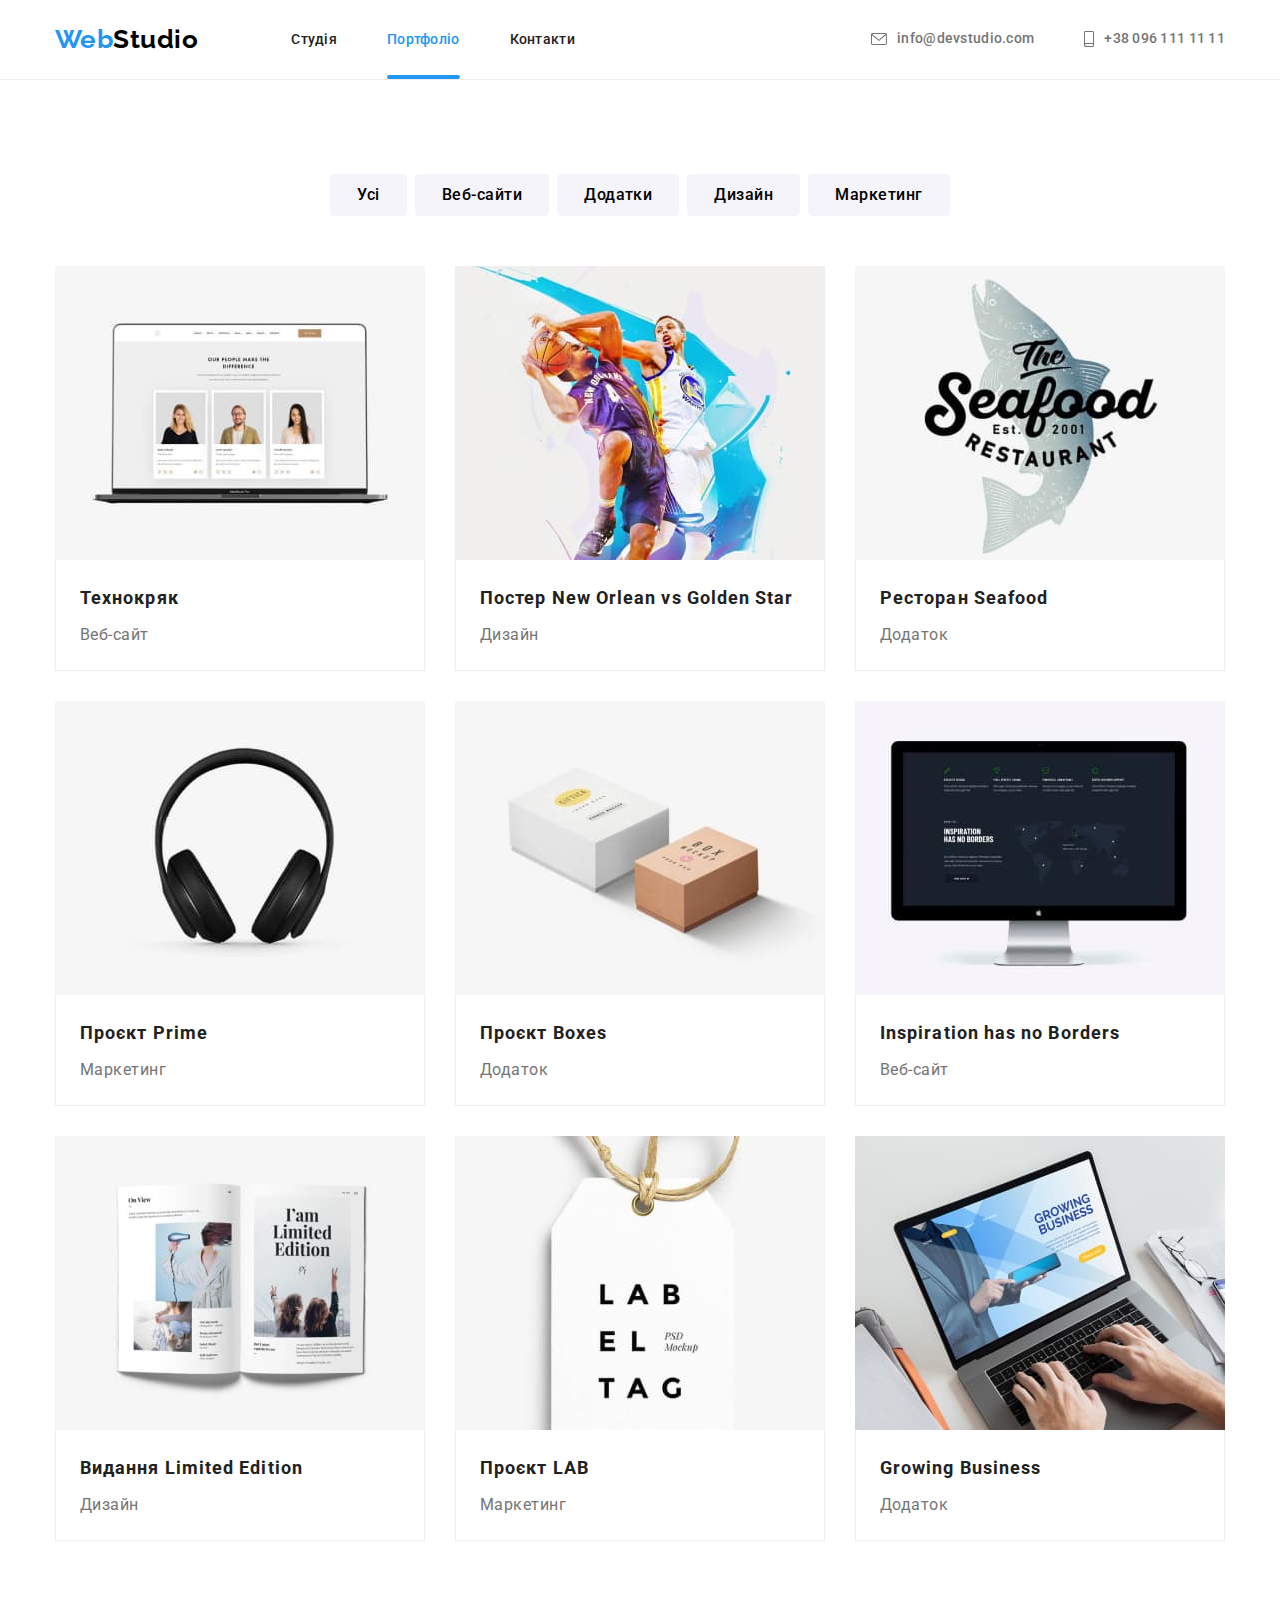
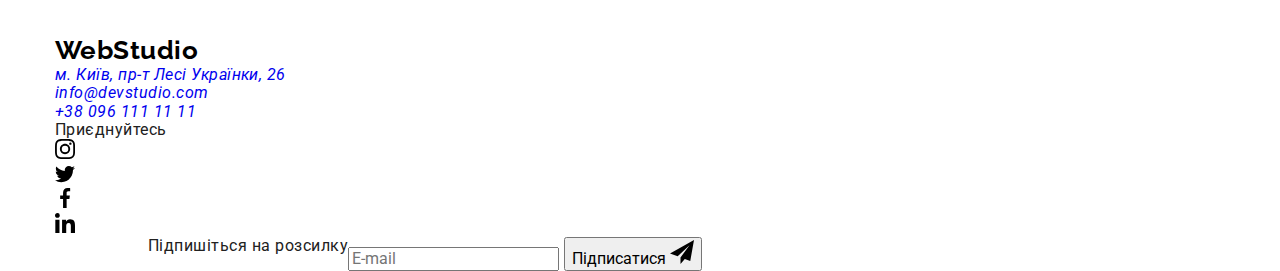
==== commit 70841ab0: "animate prtf desc" ====
--- a/portfolio.html
+++ b/portfolio.html
@@ -294,7 +294,7 @@
                 class="portfolio__project-link portfolio--shadow-trans"
                 href=""
               >
-                <div class="project-wrap">
+                <div class="portfolio__project-wrap">
                   <img
                     src="./images/portfolio/lab.jpg"
                     alt="маркетинг"
--- a/css/main.min.css
+++ b/css/main.min.css
@@ -1 +1 @@
-ul,ol{margin:0;padding-left:0;list-style:none}p,h1,h2,h3,h4,h5,h6{margin:0}a{text-decoration:none}.no-style{list-style:none}.no-decor{text-decoration:none}body{background-color:#fff;color:#212121;font-family:"Roboto","Arial",sans-serif;letter-spacing:.03em}.pointer{cursor:pointer}img{display:block;max-width:100%;height:auto}.container{max-width:1200px;margin-left:auto;margin-right:auto;padding-left:15px;padding-right:15px}.section{padding-bottom:94px;padding-top:94px;background-color:#fff}.visually-hidden{position:absolute;white-space:nowrap;width:1px;height:1px;overflow:hidden;border:0;padding:0;clip:rect(0 0 0 0);-webkit-clip-path:inset(50%);clip-path:inset(50%);margin:-1px}.is-hidden{visibility:hidden;opacity:0;pointer-events:none}.header{padding:24px 0;border-bottom:1px solid #ececec}.header>.container{display:flex;align-items:center}.nav-menu{display:flex;align-items:center}.nav-menu__nav-items{display:flex;gap:50px}.nav-menu__nav-link{color:#212121;font-weight:500;letter-spacing:.02em;line-height:1.143;font-size:14px}.nav-menu__nav-link:hover,.nav-menu__nav-link:focus{color:#2196f3}.nav-menu--underline{position:relative}.nav-menu--underline::after{content:"";position:absolute;width:100%;height:4px;border-radius:4px;left:0;background-color:#2196f3;bottom:-32px}.nav-menu--color-trans{transition-property:color;transition-duration:250ms;transition-timing-function:var(--trans-timing)}.nav-menu--current{color:#2196f3}.contacts{display:flex;align-items:center;gap:50px;margin-left:auto}.contacts__icon{fill:currentColor;margin-right:10px}.contacts__link{display:flex;align-items:center;color:#757575;font-weight:500;letter-spacing:.02em;line-height:1.14;font-size:14px}.contacts__link:hover,.contacts__link:focus{color:#2196f3}.contacts--color-trans{transition-property:color;transition-duration:250ms;transition-timing-function:var(--trans-timing)}.logo{display:inline-block;color:#000;font-family:"Raleway";font-size:26px;font-weight:700;line-height:1.19}.logo--logo-color{color:#2196f3}.logo--logo-white{color:#fff}.logo--header{margin-right:93px}.logo--footer{margin-bottom:20px}.hero.section{padding-top:200px;padding-bottom:200px;text-align:center}.hero__headline{font-size:44px;line-height:1.3636363636;font-weight:900;letter-spacing:0.03em;text-transform:uppercase;width:696px;margin-bottom:30px;margin-left:auto;margin-right:auto;color:#fff}.hero__hero-bgn{max-width:1600px;margin-left:auto;margin-right:auto;background-color:#c4c4c4;background-repeat:no-repeat;background-position:center;background-size:cover;background-image:linear-gradient(rgba(47, 48, 58, 0.4), rgba(47, 48, 58, 0.4)),url("../images/decor/hero.jpg")}.clients__headline,.team__headline,.skills__headline{font-size:36px;line-height:1.1666666667;font-weight:700;letter-spacing:0.03em;color:#212121;text-align:center;margin-bottom:50px}.signup__button,.callback__button,.hero__button{font-size:16px;line-height:1.875;font-weight:700;letter-spacing:0.06em;background-color:#2196f3;border:1px solid #2196f3;border-radius:4px;box-shadow:0px 4px 4px rgba(0,0,0,.15);color:#fff;min-width:216px;min-height:50px;padding:10px 32px;text-align:center;cursor:pointer}.signup__button:active,.callback__button:active,.hero__button:active{background-color:#188ce8;border-color:#188ce8}.backdrop{position:fixed;top:0;left:0;width:100%;height:100%;z-index:1;background-color:rgba(0,0,0,.2);transition:opacity 250ms cubic-bezier(0.4, 0, 0.2, 1),visibility 250ms cubic-bezier(0.4, 0, 0.2, 1)}.backdrop.is-hidden .callback{transform:translate(-50%, -50%) rotateY(90deg)}.callback{position:absolute;top:50%;left:50%;background-color:#fff;border-radius:4px;width:528px;min-height:581px;padding:40px;transform:translate(-50%, -50%) rotateY(0deg);transition:transform 250ms cubic-bezier(0.4, 0, 0.2, 1);box-shadow:0px 1px 3px rgba(0,0,0,.12),0px 1px 1px rgba(0,0,0,.14),0px 2px 1px rgba(0,0,0,.2)}.callback__close-btn{position:absolute;top:8px;right:8px;height:30px;width:30px;background-color:#fff;border:solid 1px;border-color:rgba(0,0,0,.1);border-radius:50%;display:flex;justify-content:center;align-items:center;transition:fill 250ms cubic-bezier(0.4, 0, 0.2, 1)}.callback__close-btn:hover{fill:#2196f3}.callback__title{font-size:20px;line-height:1.15;font-weight:700;letter-spacing:0.03em;text-align:center;margin-bottom:12px}.callback__label{font-size:12px;line-height:1.1666666667;font-weight:400;letter-spacing:0.01em;color:#757575;display:block;margin-bottom:4px;text-align:initial}.callback__label span{display:block;margin-bottom:4px}.callback__input{width:100%;height:40px;border:1px solid rgba(33,33,33,.2);border-radius:4px;padding:11px 12px 11px 42px;font-size:12px;line-height:1.17;letter-spacing:.01em;color:#000;outline:rgba(0,0,0,0);transition-property:border-color;transition-duration:250ms;transition-timing-function:cubic-bezier(0.4, 0, 0.2, 1)}.callback__input::-moz-placeholder{font-size:12px;line-height:1.1666666667;font-weight:400;letter-spacing:0.01em;color:rgba(117,117,117,.5)}.callback__input:-ms-input-placeholder{font-size:12px;line-height:1.1666666667;font-weight:400;letter-spacing:0.01em;color:rgba(117,117,117,.5)}.callback__input::placeholder{font-size:12px;line-height:1.1666666667;font-weight:400;letter-spacing:0.01em;color:rgba(117,117,117,.5)}.callback__input:focus{border-color:#2196f3}.callback__input:focus+.callback__icon{fill:#2196f3}.callback__input-wrap{position:relative}.callback__icon{position:absolute;left:12px;top:50%;transform:translateY(-50%)}.callback__wrap{margin-bottom:10px}.callback__comment{display:block;padding:12px 16px;height:120px;resize:none}.callback__comment-label{margin-bottom:20px}.callback__checkbox-wrap{margin-bottom:30px}.callback__checkbox-label{font-size:14px;line-height:1.7142857143;font-weight:400;letter-spacing:0.03em;display:flex;align-items:center;color:#757575}.callback__checkbox-label span{width:16px;height:15px;border:2px solid #212121;border-radius:2px;margin-left:12px;margin-right:10px;display:flex;align-items:center;justify-content:center}.callback__check-icon{fill:rgba(0,0,0,0);transition:fill 250ms cubic-bezier(0.4, 0, 0.2, 1)}.callback__checkbox-input:checked+.callback__checkbox-label span{background-color:#2196f3;border:none}.callback__checkbox-input:checked+.callback__checkbox-label .callback__check-icon{fill:#fff}.callback__agreement-link{color:#2196f3;-webkit-text-decoration-line:underline;text-decoration-line:underline;margin-left:5px}.callback__button{display:block;margin-left:auto;margin-right:auto}.features.section{padding-bottom:0}.features__title{font-size:14px;line-height:1.1428571429;font-weight:700;letter-spacing:0.03em;text-transform:uppercase;margin-bottom:10px}.features__text{font-size:14px;line-height:1.7142857143;font-weight:400;letter-spacing:0.03em;color:#757575}.features__list{display:flex;flex-wrap:wrap;justify-content:space-between}.features__item{max-width:270px;flex-basis:270px}.features__item::before{content:"";display:block;background-color:#f5f4fa;width:270px;height:120px;border-radius:4px;margin-bottom:30px}.features__item:nth-child(1)::before{background-image:url("../images/decor/group-01.svg");background-repeat:no-repeat;background-position:center}.features__item:nth-child(2)::before{background-image:url("../images/decor/group-02.svg");background-repeat:no-repeat;background-position:center}.features__item:nth-child(3)::before{background-image:url("../images/decor/group-03.svg");background-repeat:no-repeat;background-position:center}.features__item:nth-child(4)::before{background-image:url("../images/decor/group-04.svg");background-repeat:no-repeat;background-position:center}.skills__list{display:flex;flex-wrap:wrap;gap:30px}.skills__item{position:relative}.skills__function{font-size:14px;line-height:4.2857142857;font-weight:700;letter-spacing:0.03em;text-transform:uppercase;position:absolute;margin-bottom:0;bottom:0;display:flex;justify-content:center;align-items:center;width:100%;color:#fff;min-height:70px;background:rgba(47,48,58,.8)}.team{background-color:#f5f4fa}.team__member{box-shadow:0px 1px 3px rgba(0,0,0,.12),0px 1px 1px rgba(0,0,0,.14),0px 2px 1px rgba(0,0,0,.2);background-color:#fff;max-width:270px;border-bottom-left-radius:4px;border-bottom-right-radius:4px}.team__member-info{padding:30px 0}.team__member-name{font-size:16px;line-height:1.1875;font-weight:500;letter-spacing:0.03em;text-align:center;margin-bottom:10px}.team__member-function{font-size:16px;line-height:1.1875;font-weight:400;letter-spacing:0.03em;color:#757575;text-align:center;margin-bottom:16px}.team__list{display:flex;flex-wrap:wrap;gap:30px}.team__social-list{display:flex;justify-content:center;gap:10px}.team__social-link{display:flex;align-items:center;justify-content:center;width:44px;height:44px;border-radius:50%;background-color:inherit;fill:#afb1b8}.team__social-link:hover,.team__social-link:focus{fill:#fff;background-color:#2196f3}.team--fill-bgn-trans{transition-property:background-color,fill;transition-duration:250ms;transition-timing-function:cubic-bezier(0.4, 0, 0.2, 1)}.clients__list{display:flex;gap:30px;width:100%}.clients__item{width:calc((100% - 150px + 12px)/6);display:flex}.clients__link{width:100%;height:92px;border:1px solid #afb1b8;border-radius:4px;fill:#afb1b8;display:flex;align-items:center;justify-content:center}.clients__link:hover,.clients__linkfocus{fill:#2196f3;border-color:#2196f3}.clients--fill-bdr-trans{transition-property:border-color,fill;transition-duration:250ms;transition-timing-function:cubic-bezier(0.4, 0, 0.2, 1)}.footer{background-color:#2f303a;padding:60px 0}.footer>.container{display:flex;align-items:baseline}.footer__address-link{font-size:14px;line-height:1.7142857143;font-weight:400;letter-spacing:0.03em;font-style:normal;color:#fff;display:inline-block;min-width:231px}.footer__address-link:hover,.footer__address-link:focus{color:#2196f3}.footer__address-item:not(:last-child){margin-bottom:9px}.footer--color-trans{transition-property:color;transition-duration:250ms;transition-timing-function:cubic-bezier(0.4, 0, 0.2, 1)}.footer__social-menu{display:block;width:206px;margin-left:70px}.footer__social-headline{font-size:14px;line-height:1.1428571429;font-weight:700;letter-spacing:0.03em;text-transform:uppercase;color:#fff;margin-bottom:20px}.footer__social-list{display:flex;justify-content:center;gap:10px}.footer__social-icon{width:20px;height:20px}.footer__social-link{width:44px;height:44px;border-radius:50%;background-color:rgba(255,255,255,.1);display:flex;align-items:center;justify-content:center;fill:#fff}.footer__social-link:hover,.footer__social-link:focus{background-color:#2196f3}.footer--bgn-trans{transition-property:background-color;transition-duration:250ms;transition-timing-function:cubic-bezier(0.4, 0, 0.2, 1)}.signup{display:flex;flex-wrap:wrap;margin-left:93px}.signup__wrap{display:flex;gap:12px}.signup__title{font-size:14px;line-height:1.1428571429;font-weight:700;letter-spacing:0.03em;text-transform:uppercase;color:#fff;margin-bottom:20px}.signup__input{width:358px;color:rgba(255,255,255,.6);background-color:inherit;outline:rgba(0,0,0,0);border:1px solid rgba(255,255,255,.3);filter:drop-shadow(0px 4px 4px rgba(0, 0, 0, 0.15));border-radius:4px;padding:15px 16px;transition:border-color 250ms cubic-bezier(0.4, 0, 0.2, 1)}.signup__input::-moz-placeholder{color:rgba(255,255,255,.6)}.signup__input:-ms-input-placeholder{color:rgba(255,255,255,.6)}.signup__input::placeholder{color:rgba(255,255,255,.6)}.signup__input:focus{border-color:#2196f3}.signup__button{display:flex;align-items:center;gap:10px}.signup__icon{fill:#fff}/*# sourceMappingURL=main.min.css.map */+ul,ol{margin:0;padding-left:0;list-style:none}p,h1,h2,h3,h4,h5,h6{margin:0}a{text-decoration:none}.no-style{list-style:none}.no-decor{text-decoration:none}body{background-color:#fff;color:#212121;font-family:"Roboto","Arial",sans-serif;letter-spacing:.03em}.pointer{cursor:pointer}img{display:block;max-width:100%;height:auto}.container{max-width:1200px;margin-left:auto;margin-right:auto;padding-left:15px;padding-right:15px}.section{padding-bottom:94px;padding-top:94px;background-color:#fff}.visually-hidden{position:absolute;white-space:nowrap;width:1px;height:1px;overflow:hidden;border:0;padding:0;clip:rect(0 0 0 0);-webkit-clip-path:inset(50%);clip-path:inset(50%);margin:-1px}.is-hidden{visibility:hidden;opacity:0;pointer-events:none}.header{padding:24px 0;border-bottom:1px solid #ececec}.header>.container{display:flex;align-items:center}.nav-menu{display:flex;align-items:center}.nav-menu__nav-items{display:flex;gap:50px}.nav-menu__nav-link{color:#212121;font-weight:500;letter-spacing:.02em;line-height:1.143;font-size:14px}.nav-menu__nav-link:hover,.nav-menu__nav-link:focus{color:#2196f3}.nav-menu--underline{position:relative}.nav-menu--underline::after{content:"";position:absolute;width:100%;height:4px;border-radius:4px;left:0;background-color:#2196f3;bottom:-32px}.nav-menu--color-trans{transition-property:color;transition-duration:250ms;transition-timing-function:var(--trans-timing)}.nav-menu--current{color:#2196f3}.contacts{display:flex;align-items:center;gap:50px;margin-left:auto}.contacts__icon{fill:currentColor;margin-right:10px}.contacts__link{display:flex;align-items:center;color:#757575;font-weight:500;letter-spacing:.02em;line-height:1.14;font-size:14px}.contacts__link:hover,.contacts__link:focus{color:#2196f3}.contacts--color-trans{transition-property:color;transition-duration:250ms;transition-timing-function:var(--trans-timing)}.logo{display:inline-block;color:#000;font-family:"Raleway";font-size:26px;font-weight:700;line-height:1.19}.logo--logo-color{color:#2196f3}.logo--logo-white{color:#fff}.logo--header{margin-right:93px}.logo--footer{margin-bottom:20px}.hero.section{padding-top:200px;padding-bottom:200px;text-align:center}.hero__headline{font-size:44px;line-height:1.3636363636;font-weight:900;letter-spacing:0.03em;text-transform:uppercase;width:696px;margin-bottom:30px;margin-left:auto;margin-right:auto;color:#fff}.hero__hero-bgn{max-width:1600px;margin-left:auto;margin-right:auto;background-color:#c4c4c4;background-repeat:no-repeat;background-position:center;background-size:cover;background-image:linear-gradient(rgba(47, 48, 58, 0.4), rgba(47, 48, 58, 0.4)),url("../images/decor/hero.jpg")}.clients__headline,.team__headline,.skills__headline{font-size:36px;line-height:1.1666666667;font-weight:700;letter-spacing:0.03em;color:#212121;text-align:center;margin-bottom:50px}.signup__button,.callback__button,.hero__button{font-size:16px;line-height:1.875;font-weight:700;letter-spacing:0.06em;background-color:#2196f3;border:1px solid #2196f3;border-radius:4px;box-shadow:0px 4px 4px rgba(0,0,0,.15);color:#fff;min-width:216px;min-height:50px;padding:10px 32px;text-align:center;cursor:pointer}.signup__button:active,.callback__button:active,.hero__button:active{background-color:#188ce8;border-color:#188ce8}.backdrop{position:fixed;top:0;left:0;width:100%;height:100%;z-index:1;background-color:rgba(0,0,0,.2);transition:opacity 250ms cubic-bezier(0.4, 0, 0.2, 1),visibility 250ms cubic-bezier(0.4, 0, 0.2, 1)}.backdrop.is-hidden .callback{transform:translate(-50%, -50%) rotateY(90deg)}.callback{position:absolute;top:50%;left:50%;background-color:#fff;border-radius:4px;width:528px;min-height:581px;padding:40px;transform:translate(-50%, -50%) rotateY(0deg);transition:transform 250ms cubic-bezier(0.4, 0, 0.2, 1);box-shadow:0px 1px 3px rgba(0,0,0,.12),0px 1px 1px rgba(0,0,0,.14),0px 2px 1px rgba(0,0,0,.2)}.callback__close-btn{position:absolute;top:8px;right:8px;height:30px;width:30px;background-color:#fff;border:solid 1px;border-color:rgba(0,0,0,.1);border-radius:50%;display:flex;justify-content:center;align-items:center;transition:fill 250ms cubic-bezier(0.4, 0, 0.2, 1)}.callback__close-btn:hover{fill:#2196f3}.callback__title{font-size:20px;line-height:1.15;font-weight:700;letter-spacing:0.03em;text-align:center;margin-bottom:12px}.callback__label{font-size:12px;line-height:1.1666666667;font-weight:400;letter-spacing:0.01em;color:#757575;display:block;margin-bottom:4px;text-align:initial}.callback__label span{display:block;margin-bottom:4px}.callback__input{width:100%;height:40px;border:1px solid rgba(33,33,33,.2);border-radius:4px;padding:11px 12px 11px 42px;font-size:12px;line-height:1.17;letter-spacing:.01em;color:#000;outline:rgba(0,0,0,0);transition-property:border-color;transition-duration:250ms;transition-timing-function:cubic-bezier(0.4, 0, 0.2, 1)}.callback__input::-moz-placeholder{font-size:12px;line-height:1.1666666667;font-weight:400;letter-spacing:0.01em;color:rgba(117,117,117,.5)}.callback__input:-ms-input-placeholder{font-size:12px;line-height:1.1666666667;font-weight:400;letter-spacing:0.01em;color:rgba(117,117,117,.5)}.callback__input::placeholder{font-size:12px;line-height:1.1666666667;font-weight:400;letter-spacing:0.01em;color:rgba(117,117,117,.5)}.callback__input:focus{border-color:#2196f3}.callback__input:focus+.callback__icon{fill:#2196f3}.callback__input-wrap{position:relative}.callback__icon{position:absolute;left:12px;top:50%;transform:translateY(-50%)}.callback__wrap{margin-bottom:10px}.callback__comment{display:block;padding:12px 16px;height:120px;resize:none}.callback__comment-label{margin-bottom:20px}.callback__checkbox-wrap{margin-bottom:30px}.callback__checkbox-label{font-size:14px;line-height:1.7142857143;font-weight:400;letter-spacing:0.03em;display:flex;align-items:center;color:#757575}.callback__checkbox-label span{width:16px;height:15px;border:2px solid #212121;border-radius:2px;margin-left:12px;margin-right:10px;display:flex;align-items:center;justify-content:center}.callback__check-icon{fill:rgba(0,0,0,0);transition:fill 250ms cubic-bezier(0.4, 0, 0.2, 1)}.callback__checkbox-input:checked+.callback__checkbox-label span{background-color:#2196f3;border:none}.callback__checkbox-input:checked+.callback__checkbox-label .callback__check-icon{fill:#fff}.callback__agreement-link{color:#2196f3;-webkit-text-decoration-line:underline;text-decoration-line:underline;margin-left:5px}.callback__button{display:block;margin-left:auto;margin-right:auto}.features.section{padding-bottom:0}.features__title{font-size:14px;line-height:1.1428571429;font-weight:700;letter-spacing:0.03em;text-transform:uppercase;margin-bottom:10px}.features__text{font-size:14px;line-height:1.7142857143;font-weight:400;letter-spacing:0.03em;color:#757575}.features__list{display:flex;flex-wrap:wrap;justify-content:space-between}.features__item{max-width:270px;flex-basis:270px}.features__item::before{content:"";display:block;background-color:#f5f4fa;width:270px;height:120px;border-radius:4px;margin-bottom:30px}.features__item:nth-child(1)::before{background-image:url("../images/decor/group-01.svg");background-repeat:no-repeat;background-position:center}.features__item:nth-child(2)::before{background-image:url("../images/decor/group-02.svg");background-repeat:no-repeat;background-position:center}.features__item:nth-child(3)::before{background-image:url("../images/decor/group-03.svg");background-repeat:no-repeat;background-position:center}.features__item:nth-child(4)::before{background-image:url("../images/decor/group-04.svg");background-repeat:no-repeat;background-position:center}.skills__list{display:flex;flex-wrap:wrap;gap:30px}.skills__item{position:relative}.skills__function{font-size:14px;line-height:4.2857142857;font-weight:700;letter-spacing:0.03em;text-transform:uppercase;position:absolute;margin-bottom:0;bottom:0;display:flex;justify-content:center;align-items:center;width:100%;color:#fff;min-height:70px;background:rgba(47,48,58,.8)}.team{background-color:#f5f4fa}.team__member{box-shadow:0px 1px 3px rgba(0,0,0,.12),0px 1px 1px rgba(0,0,0,.14),0px 2px 1px rgba(0,0,0,.2);background-color:#fff;max-width:270px;border-bottom-left-radius:4px;border-bottom-right-radius:4px}.team__member-info{padding:30px 0}.team__member-name{font-size:16px;line-height:1.1875;font-weight:500;letter-spacing:0.03em;text-align:center;margin-bottom:10px}.team__member-function{font-size:16px;line-height:1.1875;font-weight:400;letter-spacing:0.03em;color:#757575;text-align:center;margin-bottom:16px}.team__list{display:flex;flex-wrap:wrap;gap:30px}.team__social-list{display:flex;justify-content:center;gap:10px}.team__social-link{display:flex;align-items:center;justify-content:center;width:44px;height:44px;border-radius:50%;background-color:inherit;fill:#afb1b8}.team__social-link:hover,.team__social-link:focus{fill:#fff;background-color:#2196f3}.team--fill-bgn-trans{transition-property:background-color,fill;transition-duration:250ms;transition-timing-function:cubic-bezier(0.4, 0, 0.2, 1)}.clients__list{display:flex;gap:30px;width:100%}.clients__item{width:calc((100% - 150px + 12px)/6);display:flex}.clients__link{width:100%;height:92px;border:1px solid #afb1b8;border-radius:4px;fill:#afb1b8;display:flex;align-items:center;justify-content:center}.clients__link:hover,.clients__linkfocus{fill:#2196f3;border-color:#2196f3}.clients--fill-bdr-trans{transition-property:border-color,fill;transition-duration:250ms;transition-timing-function:cubic-bezier(0.4, 0, 0.2, 1)}.footer{background-color:#2f303a;padding:60px 0}.footer>.container{display:flex;align-items:baseline}.footer__address-link{font-size:14px;line-height:1.7142857143;font-weight:400;letter-spacing:0.03em;font-style:normal;color:#fff;display:inline-block;min-width:231px}.footer__address-link:hover,.footer__address-link:focus{color:#2196f3}.footer__address-item:not(:last-child){margin-bottom:9px}.footer--color-trans{transition-property:color;transition-duration:250ms;transition-timing-function:cubic-bezier(0.4, 0, 0.2, 1)}.footer__social-menu{display:block;width:206px;margin-left:70px}.footer__social-headline{font-size:14px;line-height:1.1428571429;font-weight:700;letter-spacing:0.03em;text-transform:uppercase;color:#fff;margin-bottom:20px}.footer__social-list{display:flex;justify-content:center;gap:10px}.footer__social-icon{width:20px;height:20px}.footer__social-link{width:44px;height:44px;border-radius:50%;background-color:rgba(255,255,255,.1);display:flex;align-items:center;justify-content:center;fill:#fff}.footer__social-link:hover,.footer__social-link:focus{background-color:#2196f3}.footer--bgn-trans{transition-property:background-color;transition-duration:250ms;transition-timing-function:cubic-bezier(0.4, 0, 0.2, 1)}.signup{display:flex;flex-wrap:wrap;margin-left:93px}.signup__wrap{display:flex;gap:12px}.signup__title{font-size:14px;line-height:1.1428571429;font-weight:700;letter-spacing:0.03em;text-transform:uppercase;color:#fff;margin-bottom:20px}.signup__input{width:358px;color:rgba(255,255,255,.6);background-color:inherit;outline:rgba(0,0,0,0);border:1px solid rgba(255,255,255,.3);filter:drop-shadow(0px 4px 4px rgba(0, 0, 0, 0.15));border-radius:4px;padding:15px 16px;transition:border-color 250ms cubic-bezier(0.4, 0, 0.2, 1)}.signup__input::-moz-placeholder{color:rgba(255,255,255,.6)}.signup__input:-ms-input-placeholder{color:rgba(255,255,255,.6)}.signup__input::placeholder{color:rgba(255,255,255,.6)}.signup__input:focus{border-color:#2196f3}.signup__button{display:flex;align-items:center;gap:10px}.signup__icon{fill:#fff}.portfolio__filter-button:hover,.portfolio__filter-button:focus,.portfolio__filter-button:active{background-color:#2196f3;border-color:#2196f3;color:#fff;box-shadow:0px 3px 1px rgba(0,0,0,.1),0px 1px 2px rgba(0,0,0,.08),0px 2px 2px rgba(0,0,0,.12)}.portfolio__filter{display:flex;justify-content:center;margin-bottom:50px;gap:8px}.portfolio__projects{display:flex;flex-wrap:wrap;gap:30px}.portfolio__project-item{width:calc((100% - 60px)/3)}.portfolio__project-info{border:1px solid #eee;border-top-width:0;border-top-style:hidden;padding:20px 24px}.portfolio__project-name{font-size:18px;line-height:2;font-weight:700;letter-spacing:0.06em;color:#212121;margin-bottom:4px}.portfolio__project-function{font-size:16px;line-height:1.875;font-weight:400;letter-spacing:0.03em;color:#757575}.portfolio__project-link{display:block}.portfolio__project-link:hover{box-shadow:0px 4px 4px rgba(0,0,0,.25)}.portfolio--shadow-trans{transition-property:box-shadow;transition-duration:250ms;transition-timing-function:cubic-bezier(0.4, 0, 0.2, 1)}.portfolio__project-wrap{position:relative;overflow:hidden}.portfolio__project-link:hover .portfolio__project-description{transform:translateY(0)}.portfolio__filter-button{font-size:16px;line-height:1.625;font-weight:500;letter-spacing:0.03em;font-family:"Roboto",sans-serif;text-align:center;cursor:pointer;background-color:#f5f4fa;border-color:#f5f4fa;border-radius:4px;border-style:solid;padding:6px 25px;min-height:38px;transition-property:background-color,border-color,color,box-shadow;transition-duration:250ms;transition-timing-function:cubic-bezier(0.4, 0, 0.2, 1)}.portfolio__project-description{font-size:18px;line-height:1.5555555556;font-weight:400;letter-spacing:0.03em;position:absolute;overflow:auto;top:0;left:0;width:inherit;height:calc(100% + 1px);color:#fff;padding:63px 24px;background-color:rgba(33,150,243,.9);transform:translateY(100%);transition-duration:250ms;transition-timing-function:cubic-bezier(0.4, 0, 0.2, 1)}/*# sourceMappingURL=main.min.css.map */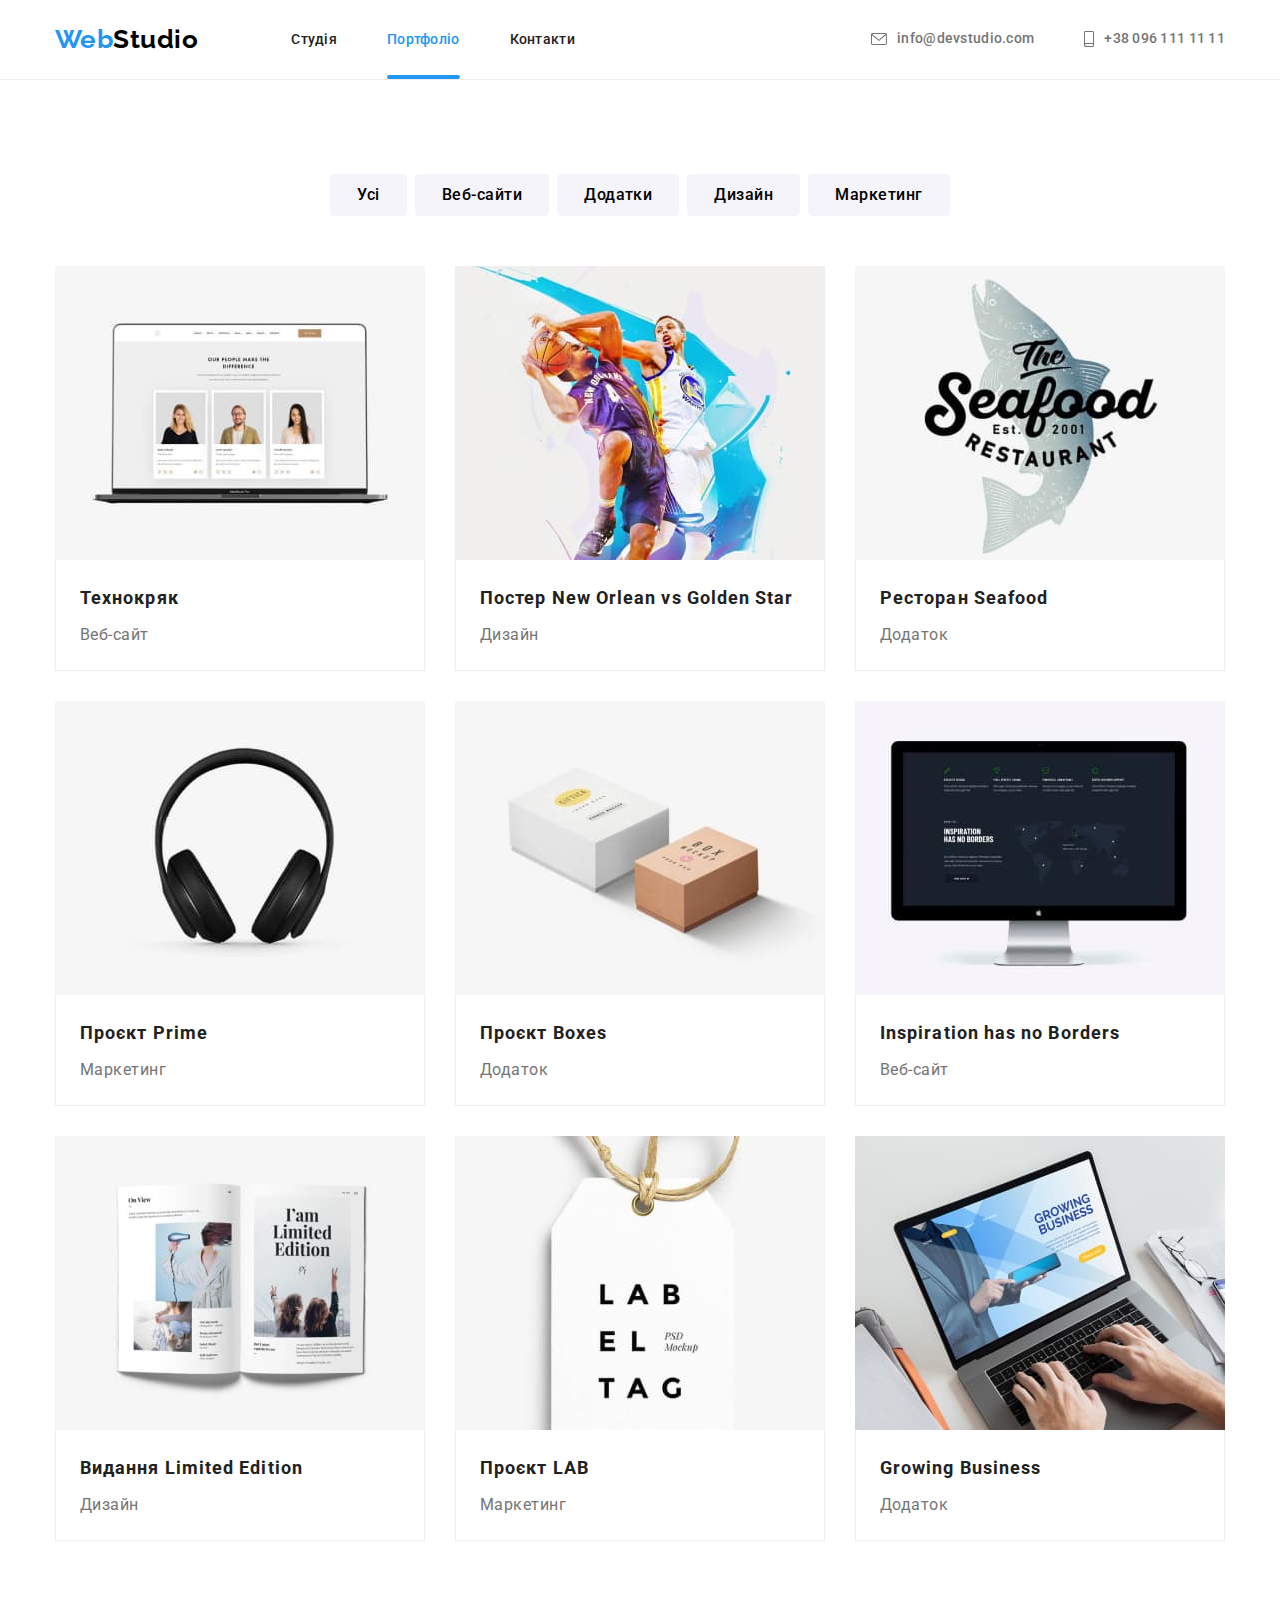
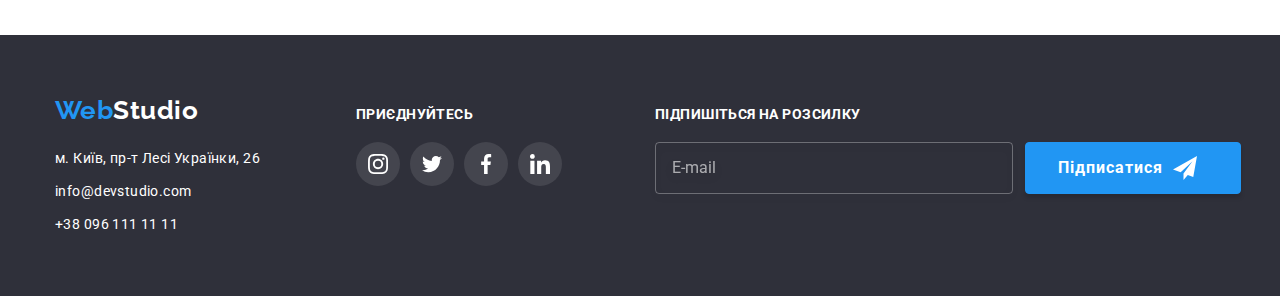
==== commit aa80040a: "copy ftr to portfolio" ====
--- a/portfolio.html
+++ b/portfolio.html
@@ -346,34 +346,34 @@
       </section>
     </main>
     <!-- Page footer -->
-    <footer class="wst-footer">
+    <footer class="footer">
       <div class="container">
-        <div class="footer-wrap">
-          <a class="logo no-decor" href="./index.html"
-            ><span class="logo-color">Web</span
-            ><span class="logo-white">Studio</span></a
+        <div class="footer__wrap">
+          <a class="logo logo--footer" href="./index.html"
+            ><span class="logo--logo-color">Web</span
+            ><span class="logo--logo-white">Studio</span></a
           >
-          <address class="address-menu">
-            <ul class="address-list no-style">
-              <li class="address-item">
+          <address class="footer__address-menu">
+            <ul class="footer__address-list">
+              <li class="footer__address-item">
                 <a
-                  class="address-link no-decor color-trans"
+                  class="footer__address-link footer--color-trans"
                   href="https://goo.gl/maps/4tvgwQAKs3iSgBmF8"
                   target="_blank"
                   rel="noopener nofollow noreferrer"
                   >м. Київ, пр-т Лесі Українки, 26</a
                 >
               </li>
-              <li class="address-item">
+              <li class="footer__address-item">
                 <a
-                  class="address-link no-decor color-trans"
+                  class="footer__address-link footer--color-trans"
                   href="mailto:info@devstudio.com"
                   >info@devstudio.com</a
                 >
               </li>
-              <li class="address-item">
+              <li class="footer__address-item">
                 <a
-                  class="address-link no-decor color-trans"
+                  class="footer__address-link footer--color-trans"
                   href="tel:+380961111111"
                   >+38 096 111 11 11</a
                 >
@@ -381,33 +381,33 @@
             </ul>
           </address>
         </div>
-        <div class="footer-social-menu">
-          <p class="footer-social-headline">Приєднуйтесь</p>
-          <ul class="footer-social-list no-style">
-            <li class="footer-social-item">
-              <a href="" class="footer-social-link bgn-trans">
+        <div class="footer__social-menu">
+          <p class="footer__social-headline">Приєднуйтесь</p>
+          <ul class="footer__social-list">
+            <li class="footer__social-item">
+              <a class="footer__social-link footer--bgn-trans" href="">
                 <svg class="footer-social-icon" width="20" height="20">
                   <use href="./images/decor/sprite.svg#instagram"></use>
                 </svg>
               </a>
             </li>
-            <li class="footer-social-item">
-              <a href="" class="footer-social-link bgn-trans">
-                <svg class="footer-social-icon" width="20" height="20">
+            <li class="footer__social-item">
+              <a class="footer__social-link footer--bgn-trans" href="">
+                <svg class="footer__social-icon" width="20" height="20">
                   <use href="./images/decor/sprite.svg#twitter"></use>
                 </svg>
               </a>
             </li>
-            <li class="footer-social-item">
-              <a href="" class="footer-social-link bgn-trans">
-                <svg class="footer-social-icon" width="20" height="20">
+            <li class="footer__social-item">
+              <a class="footer__social-link footer--bgn-trans" href="">
+                <svg class="footer__social-icon" width="20" height="20">
                   <use href="./images/decor/sprite.svg#facebook"></use>
                 </svg>
               </a>
             </li>
-            <li class="footer-social-item">
-              <a href="" class="footer-social-link bgn-trans">
-                <svg class="footer-social-icon" width="20" height="20">
+            <li class="footer__social-item">
+              <a class="footer__social-link footer--bgn-trans" href="">
+                <svg class="footer__social-icon" width="20" height="20">
                   <use href="./images/decor/sprite.svg#linkedin"></use>
                 </svg>
               </a>
@@ -415,20 +415,20 @@
           </ul>
         </div>
         <form class="signup">
-          <label class="signup-title" for="signup-email"
+          <label class="signup__title" for="signup-email"
             >Підпишіться на розсилку</label
           >
-          <div class="signup-wrap">
+          <div class="signup__wrap">
             <input
-              class="signup-input"
+              class="signup__input"
               type="email"
               id="signup-email"
               name="signup-email"
               placeholder="E-mail"
             />
-            <button type="submit" class="signup-button button pointer">
+            <button class="signup__button" type="submit">
               <span>Підписатися</span>
-              <svg class="signup-icon" width="24" height="24">
+              <svg class="signup__icon" width="24" height="24">
                 <use href="./images/decor/sprite.svg#send"></use>
               </svg>
             </button>
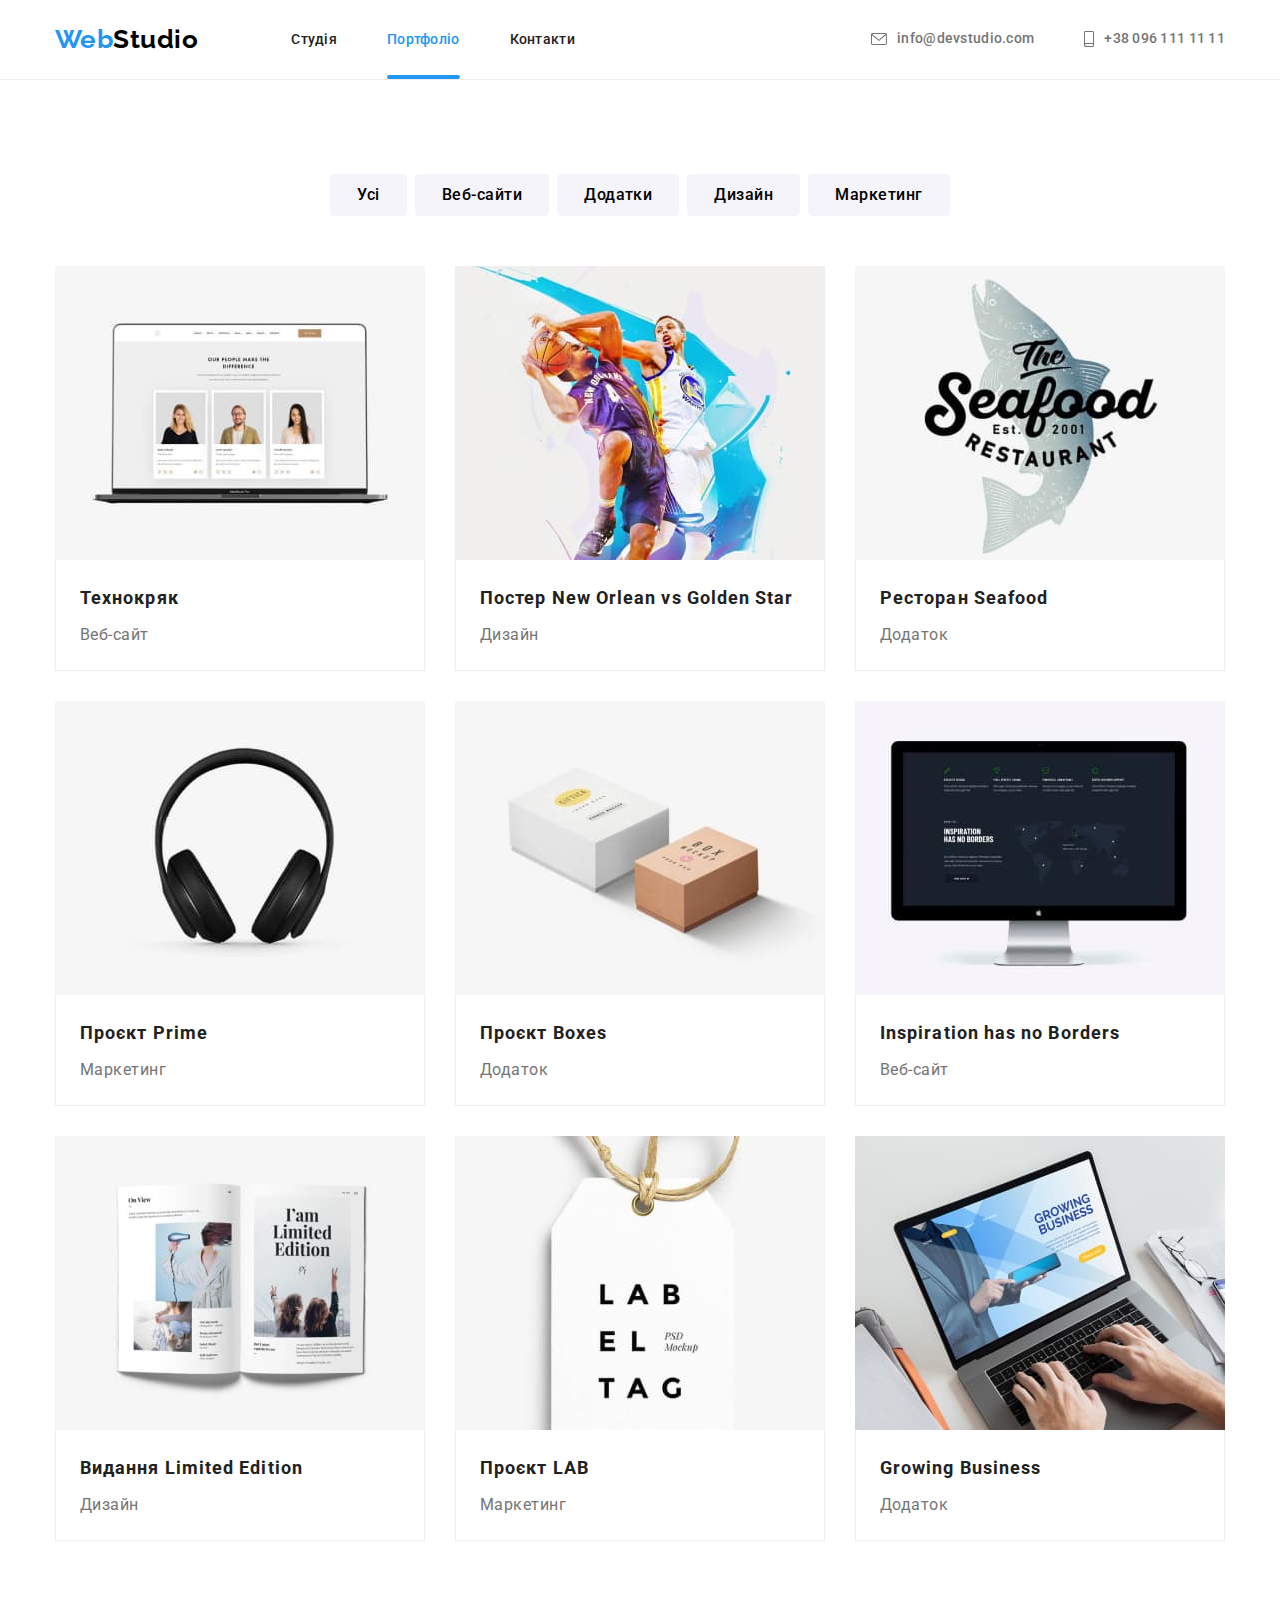
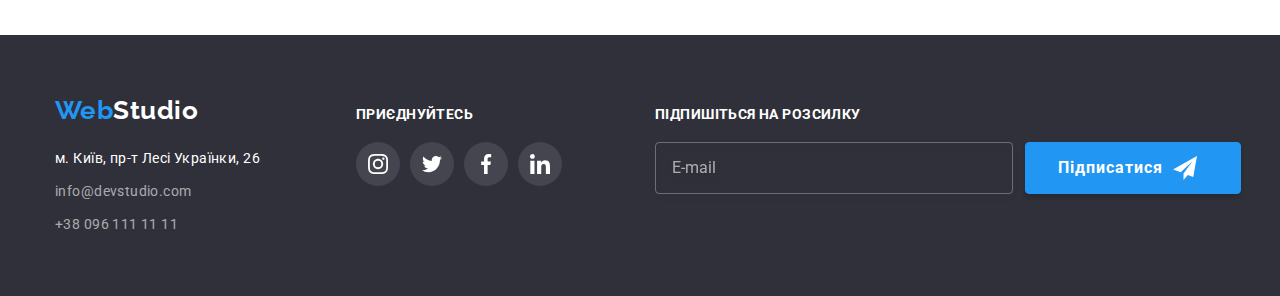
==== commit 3b9554c1: "fixing ftr adr link colors" ====
--- a/portfolio.html
+++ b/portfolio.html
@@ -357,7 +357,7 @@
             <ul class="footer__address-list">
               <li class="footer__address-item">
                 <a
-                  class="footer__address-link footer--color-trans"
+                  class="footer__address-link footer--color-trans footer--white-link"
                   href="https://goo.gl/maps/4tvgwQAKs3iSgBmF8"
                   target="_blank"
                   rel="noopener nofollow noreferrer"
--- a/css/main.min.css
+++ b/css/main.min.css
@@ -1 +1 @@
-ul,ol{margin:0;padding-left:0;list-style:none}p,h1,h2,h3,h4,h5,h6{margin:0}a{text-decoration:none}.no-style{list-style:none}.no-decor{text-decoration:none}body{background-color:#fff;color:#212121;font-family:"Roboto","Arial",sans-serif;letter-spacing:.03em}.pointer{cursor:pointer}img{display:block;max-width:100%;height:auto}.container{max-width:1200px;margin-left:auto;margin-right:auto;padding-left:15px;padding-right:15px}.section{padding-bottom:94px;padding-top:94px;background-color:#fff}.visually-hidden{position:absolute;white-space:nowrap;width:1px;height:1px;overflow:hidden;border:0;padding:0;clip:rect(0 0 0 0);-webkit-clip-path:inset(50%);clip-path:inset(50%);margin:-1px}.is-hidden{visibility:hidden;opacity:0;pointer-events:none}.header{padding:24px 0;border-bottom:1px solid #ececec}.header>.container{display:flex;align-items:center}.nav-menu{display:flex;align-items:center}.nav-menu__nav-items{display:flex;gap:50px}.nav-menu__nav-link{color:#212121;font-weight:500;letter-spacing:.02em;line-height:1.143;font-size:14px}.nav-menu__nav-link:hover,.nav-menu__nav-link:focus{color:#2196f3}.nav-menu--underline{position:relative}.nav-menu--underline::after{content:"";position:absolute;width:100%;height:4px;border-radius:4px;left:0;background-color:#2196f3;bottom:-32px}.nav-menu--color-trans{transition-property:color;transition-duration:250ms;transition-timing-function:var(--trans-timing)}.nav-menu--current{color:#2196f3}.contacts{display:flex;align-items:center;gap:50px;margin-left:auto}.contacts__icon{fill:currentColor;margin-right:10px}.contacts__link{display:flex;align-items:center;color:#757575;font-weight:500;letter-spacing:.02em;line-height:1.14;font-size:14px}.contacts__link:hover,.contacts__link:focus{color:#2196f3}.contacts--color-trans{transition-property:color;transition-duration:250ms;transition-timing-function:var(--trans-timing)}.logo{display:inline-block;color:#000;font-family:"Raleway";font-size:26px;font-weight:700;line-height:1.19}.logo--logo-color{color:#2196f3}.logo--logo-white{color:#fff}.logo--header{margin-right:93px}.logo--footer{margin-bottom:20px}.hero.section{padding-top:200px;padding-bottom:200px;text-align:center}.hero__headline{font-size:44px;line-height:1.3636363636;font-weight:900;letter-spacing:0.03em;text-transform:uppercase;width:696px;margin-bottom:30px;margin-left:auto;margin-right:auto;color:#fff}.hero__hero-bgn{max-width:1600px;margin-left:auto;margin-right:auto;background-color:#c4c4c4;background-repeat:no-repeat;background-position:center;background-size:cover;background-image:linear-gradient(rgba(47, 48, 58, 0.4), rgba(47, 48, 58, 0.4)),url("../images/decor/hero.jpg")}.clients__headline,.team__headline,.skills__headline{font-size:36px;line-height:1.1666666667;font-weight:700;letter-spacing:0.03em;color:#212121;text-align:center;margin-bottom:50px}.signup__button,.callback__button,.hero__button{font-size:16px;line-height:1.875;font-weight:700;letter-spacing:0.06em;background-color:#2196f3;border:1px solid #2196f3;border-radius:4px;box-shadow:0px 4px 4px rgba(0,0,0,.15);color:#fff;min-width:216px;min-height:50px;padding:10px 32px;text-align:center;cursor:pointer}.signup__button:active,.callback__button:active,.hero__button:active{background-color:#188ce8;border-color:#188ce8}.backdrop{position:fixed;top:0;left:0;width:100%;height:100%;z-index:1;background-color:rgba(0,0,0,.2);transition:opacity 250ms cubic-bezier(0.4, 0, 0.2, 1),visibility 250ms cubic-bezier(0.4, 0, 0.2, 1)}.backdrop.is-hidden .callback{transform:translate(-50%, -50%) rotateY(90deg)}.callback{position:absolute;top:50%;left:50%;background-color:#fff;border-radius:4px;width:528px;min-height:581px;padding:40px;transform:translate(-50%, -50%) rotateY(0deg);transition:transform 250ms cubic-bezier(0.4, 0, 0.2, 1);box-shadow:0px 1px 3px rgba(0,0,0,.12),0px 1px 1px rgba(0,0,0,.14),0px 2px 1px rgba(0,0,0,.2)}.callback__close-btn{position:absolute;top:8px;right:8px;height:30px;width:30px;background-color:#fff;border:solid 1px;border-color:rgba(0,0,0,.1);border-radius:50%;display:flex;justify-content:center;align-items:center;transition:fill 250ms cubic-bezier(0.4, 0, 0.2, 1)}.callback__close-btn:hover{fill:#2196f3}.callback__title{font-size:20px;line-height:1.15;font-weight:700;letter-spacing:0.03em;text-align:center;margin-bottom:12px}.callback__label{font-size:12px;line-height:1.1666666667;font-weight:400;letter-spacing:0.01em;color:#757575;display:block;margin-bottom:4px;text-align:initial}.callback__label span{display:block;margin-bottom:4px}.callback__input{width:100%;height:40px;border:1px solid rgba(33,33,33,.2);border-radius:4px;padding:11px 12px 11px 42px;font-size:12px;line-height:1.17;letter-spacing:.01em;color:#000;outline:rgba(0,0,0,0);transition-property:border-color;transition-duration:250ms;transition-timing-function:cubic-bezier(0.4, 0, 0.2, 1)}.callback__input::-moz-placeholder{font-size:12px;line-height:1.1666666667;font-weight:400;letter-spacing:0.01em;color:rgba(117,117,117,.5)}.callback__input:-ms-input-placeholder{font-size:12px;line-height:1.1666666667;font-weight:400;letter-spacing:0.01em;color:rgba(117,117,117,.5)}.callback__input::placeholder{font-size:12px;line-height:1.1666666667;font-weight:400;letter-spacing:0.01em;color:rgba(117,117,117,.5)}.callback__input:focus{border-color:#2196f3}.callback__input:focus+.callback__icon{fill:#2196f3}.callback__input-wrap{position:relative}.callback__icon{position:absolute;left:12px;top:50%;transform:translateY(-50%)}.callback__wrap{margin-bottom:10px}.callback__comment{display:block;padding:12px 16px;height:120px;resize:none}.callback__comment-label{margin-bottom:20px}.callback__checkbox-wrap{margin-bottom:30px}.callback__checkbox-label{font-size:14px;line-height:1.7142857143;font-weight:400;letter-spacing:0.03em;display:flex;align-items:center;color:#757575}.callback__checkbox-label span{width:16px;height:15px;border:2px solid #212121;border-radius:2px;margin-left:12px;margin-right:10px;display:flex;align-items:center;justify-content:center}.callback__check-icon{fill:rgba(0,0,0,0);transition:fill 250ms cubic-bezier(0.4, 0, 0.2, 1)}.callback__checkbox-input:checked+.callback__checkbox-label span{background-color:#2196f3;border:none}.callback__checkbox-input:checked+.callback__checkbox-label .callback__check-icon{fill:#fff}.callback__agreement-link{color:#2196f3;-webkit-text-decoration-line:underline;text-decoration-line:underline;margin-left:5px}.callback__button{display:block;margin-left:auto;margin-right:auto}.features.section{padding-bottom:0}.features__title{font-size:14px;line-height:1.1428571429;font-weight:700;letter-spacing:0.03em;text-transform:uppercase;margin-bottom:10px}.features__text{font-size:14px;line-height:1.7142857143;font-weight:400;letter-spacing:0.03em;color:#757575}.features__list{display:flex;flex-wrap:wrap;justify-content:space-between}.features__item{max-width:270px;flex-basis:270px}.features__item::before{content:"";display:block;background-color:#f5f4fa;width:270px;height:120px;border-radius:4px;margin-bottom:30px}.features__item:nth-child(1)::before{background-image:url("../images/decor/group-01.svg");background-repeat:no-repeat;background-position:center}.features__item:nth-child(2)::before{background-image:url("../images/decor/group-02.svg");background-repeat:no-repeat;background-position:center}.features__item:nth-child(3)::before{background-image:url("../images/decor/group-03.svg");background-repeat:no-repeat;background-position:center}.features__item:nth-child(4)::before{background-image:url("../images/decor/group-04.svg");background-repeat:no-repeat;background-position:center}.skills__list{display:flex;flex-wrap:wrap;gap:30px}.skills__item{position:relative}.skills__function{font-size:14px;line-height:4.2857142857;font-weight:700;letter-spacing:0.03em;text-transform:uppercase;position:absolute;margin-bottom:0;bottom:0;display:flex;justify-content:center;align-items:center;width:100%;color:#fff;min-height:70px;background:rgba(47,48,58,.8)}.team{background-color:#f5f4fa}.team__member{box-shadow:0px 1px 3px rgba(0,0,0,.12),0px 1px 1px rgba(0,0,0,.14),0px 2px 1px rgba(0,0,0,.2);background-color:#fff;max-width:270px;border-bottom-left-radius:4px;border-bottom-right-radius:4px}.team__member-info{padding:30px 0}.team__member-name{font-size:16px;line-height:1.1875;font-weight:500;letter-spacing:0.03em;text-align:center;margin-bottom:10px}.team__member-function{font-size:16px;line-height:1.1875;font-weight:400;letter-spacing:0.03em;color:#757575;text-align:center;margin-bottom:16px}.team__list{display:flex;flex-wrap:wrap;gap:30px}.team__social-list{display:flex;justify-content:center;gap:10px}.team__social-link{display:flex;align-items:center;justify-content:center;width:44px;height:44px;border-radius:50%;background-color:inherit;fill:#afb1b8}.team__social-link:hover,.team__social-link:focus{fill:#fff;background-color:#2196f3}.team--fill-bgn-trans{transition-property:background-color,fill;transition-duration:250ms;transition-timing-function:cubic-bezier(0.4, 0, 0.2, 1)}.clients__list{display:flex;gap:30px;width:100%}.clients__item{width:calc((100% - 150px + 12px)/6);display:flex}.clients__link{width:100%;height:92px;border:1px solid #afb1b8;border-radius:4px;fill:#afb1b8;display:flex;align-items:center;justify-content:center}.clients__link:hover,.clients__linkfocus{fill:#2196f3;border-color:#2196f3}.clients--fill-bdr-trans{transition-property:border-color,fill;transition-duration:250ms;transition-timing-function:cubic-bezier(0.4, 0, 0.2, 1)}.footer{background-color:#2f303a;padding:60px 0}.footer>.container{display:flex;align-items:baseline}.footer__address-link{font-size:14px;line-height:1.7142857143;font-weight:400;letter-spacing:0.03em;font-style:normal;color:#fff;display:inline-block;min-width:231px}.footer__address-link:hover,.footer__address-link:focus{color:#2196f3}.footer__address-item:not(:last-child){margin-bottom:9px}.footer--color-trans{transition-property:color;transition-duration:250ms;transition-timing-function:cubic-bezier(0.4, 0, 0.2, 1)}.footer__social-menu{display:block;width:206px;margin-left:70px}.footer__social-headline{font-size:14px;line-height:1.1428571429;font-weight:700;letter-spacing:0.03em;text-transform:uppercase;color:#fff;margin-bottom:20px}.footer__social-list{display:flex;justify-content:center;gap:10px}.footer__social-icon{width:20px;height:20px}.footer__social-link{width:44px;height:44px;border-radius:50%;background-color:rgba(255,255,255,.1);display:flex;align-items:center;justify-content:center;fill:#fff}.footer__social-link:hover,.footer__social-link:focus{background-color:#2196f3}.footer--bgn-trans{transition-property:background-color;transition-duration:250ms;transition-timing-function:cubic-bezier(0.4, 0, 0.2, 1)}.signup{display:flex;flex-wrap:wrap;margin-left:93px}.signup__wrap{display:flex;gap:12px}.signup__title{font-size:14px;line-height:1.1428571429;font-weight:700;letter-spacing:0.03em;text-transform:uppercase;color:#fff;margin-bottom:20px}.signup__input{width:358px;color:rgba(255,255,255,.6);background-color:inherit;outline:rgba(0,0,0,0);border:1px solid rgba(255,255,255,.3);filter:drop-shadow(0px 4px 4px rgba(0, 0, 0, 0.15));border-radius:4px;padding:15px 16px;transition:border-color 250ms cubic-bezier(0.4, 0, 0.2, 1)}.signup__input::-moz-placeholder{color:rgba(255,255,255,.6)}.signup__input:-ms-input-placeholder{color:rgba(255,255,255,.6)}.signup__input::placeholder{color:rgba(255,255,255,.6)}.signup__input:focus{border-color:#2196f3}.signup__button{display:flex;align-items:center;gap:10px}.signup__icon{fill:#fff}.portfolio__filter-button:hover,.portfolio__filter-button:focus,.portfolio__filter-button:active{background-color:#2196f3;border-color:#2196f3;color:#fff;box-shadow:0px 3px 1px rgba(0,0,0,.1),0px 1px 2px rgba(0,0,0,.08),0px 2px 2px rgba(0,0,0,.12)}.portfolio__filter{display:flex;justify-content:center;margin-bottom:50px;gap:8px}.portfolio__projects{display:flex;flex-wrap:wrap;gap:30px}.portfolio__project-item{width:calc((100% - 60px)/3)}.portfolio__project-info{border:1px solid #eee;border-top-width:0;border-top-style:hidden;padding:20px 24px}.portfolio__project-name{font-size:18px;line-height:2;font-weight:700;letter-spacing:0.06em;color:#212121;margin-bottom:4px}.portfolio__project-function{font-size:16px;line-height:1.875;font-weight:400;letter-spacing:0.03em;color:#757575}.portfolio__project-link{display:block}.portfolio__project-link:hover{box-shadow:0px 4px 4px rgba(0,0,0,.25)}.portfolio--shadow-trans{transition-property:box-shadow;transition-duration:250ms;transition-timing-function:cubic-bezier(0.4, 0, 0.2, 1)}.portfolio__project-wrap{position:relative;overflow:hidden}.portfolio__project-link:hover .portfolio__project-description{transform:translateY(0)}.portfolio__filter-button{font-size:16px;line-height:1.625;font-weight:500;letter-spacing:0.03em;font-family:"Roboto",sans-serif;text-align:center;cursor:pointer;background-color:#f5f4fa;border-color:#f5f4fa;border-radius:4px;border-style:solid;padding:6px 25px;min-height:38px;transition-property:background-color,border-color,color,box-shadow;transition-duration:250ms;transition-timing-function:cubic-bezier(0.4, 0, 0.2, 1)}.portfolio__project-description{font-size:18px;line-height:1.5555555556;font-weight:400;letter-spacing:0.03em;position:absolute;overflow:auto;top:0;left:0;width:inherit;height:calc(100% + 1px);color:#fff;padding:63px 24px;background-color:rgba(33,150,243,.9);transform:translateY(100%);transition-duration:250ms;transition-timing-function:cubic-bezier(0.4, 0, 0.2, 1)}/*# sourceMappingURL=main.min.css.map */+ul,ol{margin:0;padding-left:0;list-style:none}p,h1,h2,h3,h4,h5,h6{margin:0}a{text-decoration:none}.no-style{list-style:none}.no-decor{text-decoration:none}body{background-color:#fff;color:#212121;font-family:"Roboto","Arial",sans-serif;letter-spacing:.03em}img{display:block;max-width:100%;height:auto}.container{max-width:1200px;margin-left:auto;margin-right:auto;padding-left:15px;padding-right:15px}.section{padding-bottom:94px;padding-top:94px;background-color:#fff}.visually-hidden{position:absolute;white-space:nowrap;width:1px;height:1px;overflow:hidden;border:0;padding:0;clip:rect(0 0 0 0);-webkit-clip-path:inset(50%);clip-path:inset(50%);margin:-1px}.is-hidden{visibility:hidden;opacity:0;pointer-events:none}.header{padding:24px 0;border-bottom:1px solid #ececec}.header>.container{display:flex;align-items:center}.nav-menu{display:flex;align-items:center}.nav-menu__nav-items{display:flex;gap:50px}.nav-menu__nav-link{color:#212121;font-weight:500;letter-spacing:.02em;line-height:1.143;font-size:14px}.nav-menu__nav-link:hover,.nav-menu__nav-link:focus{color:#2196f3}.nav-menu--underline{position:relative}.nav-menu--underline::after{content:"";position:absolute;width:100%;height:4px;border-radius:4px;left:0;background-color:#2196f3;bottom:-32px}.nav-menu--color-trans{transition-property:color;transition-duration:250ms;transition-timing-function:var(--trans-timing)}.nav-menu--current{color:#2196f3}.contacts{display:flex;align-items:center;gap:50px;margin-left:auto}.contacts__icon{fill:currentColor;margin-right:10px}.contacts__link{display:flex;align-items:center;color:#757575;font-weight:500;letter-spacing:.02em;line-height:1.14;font-size:14px}.contacts__link:hover,.contacts__link:focus{color:#2196f3}.contacts--color-trans{transition-property:color;transition-duration:250ms;transition-timing-function:var(--trans-timing)}.logo{display:inline-block;color:#000;font-family:"Raleway";font-size:26px;font-weight:700;line-height:1.19}.logo--logo-color{color:#2196f3}.logo--logo-white{color:#fff}.logo--header{margin-right:93px}.logo--footer{margin-bottom:20px}.hero.section{padding-top:200px;padding-bottom:200px;text-align:center}.hero__headline{font-size:44px;line-height:1.3636363636;font-weight:900;letter-spacing:0.03em;text-transform:uppercase;width:696px;margin-bottom:30px;margin-left:auto;margin-right:auto;color:#fff}.hero__hero-bgn{max-width:1600px;margin-left:auto;margin-right:auto;background-color:#c4c4c4;background-repeat:no-repeat;background-position:center;background-size:cover;background-image:linear-gradient(rgba(47, 48, 58, 0.4), rgba(47, 48, 58, 0.4)),url("../images/decor/hero.jpg")}.clients__headline,.team__headline,.skills__headline{font-size:36px;line-height:1.1666666667;font-weight:700;letter-spacing:0.03em;color:#212121;text-align:center;margin-bottom:50px}.signup__button,.callback__button,.hero__button{font-size:16px;line-height:1.875;font-weight:700;letter-spacing:0.06em;background-color:#2196f3;border:1px solid #2196f3;border-radius:4px;box-shadow:0px 4px 4px rgba(0,0,0,.15);color:#fff;min-width:216px;min-height:50px;padding:10px 32px;text-align:center;cursor:pointer}.signup__button:active,.callback__button:active,.hero__button:active{background-color:#188ce8;border-color:#188ce8}.backdrop{position:fixed;top:0;left:0;width:100%;height:100%;z-index:1;background-color:rgba(0,0,0,.2);transition:opacity 250ms cubic-bezier(0.4, 0, 0.2, 1),visibility 250ms cubic-bezier(0.4, 0, 0.2, 1)}.backdrop.is-hidden .callback{transform:translate(-50%, -50%) rotateY(90deg)}.callback{position:absolute;top:50%;left:50%;background-color:#fff;border-radius:4px;width:528px;min-height:581px;padding:40px;transform:translate(-50%, -50%) rotateY(0deg);transition:transform 250ms cubic-bezier(0.4, 0, 0.2, 1);box-shadow:0px 1px 3px rgba(0,0,0,.12),0px 1px 1px rgba(0,0,0,.14),0px 2px 1px rgba(0,0,0,.2)}.callback__close-btn{position:absolute;top:8px;right:8px;height:30px;width:30px;background-color:#fff;border:solid 1px;border-color:rgba(0,0,0,.1);border-radius:50%;display:flex;justify-content:center;align-items:center;transition:fill 250ms cubic-bezier(0.4, 0, 0.2, 1)}.callback__close-btn:hover{fill:#2196f3}.callback__title{font-size:20px;line-height:1.15;font-weight:700;letter-spacing:0.03em;text-align:center;margin-bottom:12px}.callback__label{font-size:12px;line-height:1.1666666667;font-weight:400;letter-spacing:0.01em;color:#757575;display:block;margin-bottom:4px;text-align:initial}.callback__label span{display:block;margin-bottom:4px}.callback__input{width:100%;height:40px;border:1px solid rgba(33,33,33,.2);border-radius:4px;padding:11px 12px 11px 42px;font-size:12px;line-height:1.17;letter-spacing:.01em;color:#000;outline:rgba(0,0,0,0);transition-property:border-color;transition-duration:250ms;transition-timing-function:cubic-bezier(0.4, 0, 0.2, 1)}.callback__input::-moz-placeholder{font-size:12px;line-height:1.1666666667;font-weight:400;letter-spacing:0.01em;color:rgba(117,117,117,.5)}.callback__input:-ms-input-placeholder{font-size:12px;line-height:1.1666666667;font-weight:400;letter-spacing:0.01em;color:rgba(117,117,117,.5)}.callback__input::placeholder{font-size:12px;line-height:1.1666666667;font-weight:400;letter-spacing:0.01em;color:rgba(117,117,117,.5)}.callback__input:focus{border-color:#2196f3}.callback__input:focus+.callback__icon{fill:#2196f3}.callback__input-wrap{position:relative}.callback__icon{position:absolute;left:12px;top:50%;transform:translateY(-50%)}.callback__wrap{margin-bottom:10px}.callback__comment{display:block;padding:12px 16px;height:120px;resize:none}.callback__comment-label{margin-bottom:20px}.callback__checkbox-wrap{margin-bottom:30px}.callback__checkbox-label{font-size:14px;line-height:1.7142857143;font-weight:400;letter-spacing:0.03em;display:flex;align-items:center;color:#757575}.callback__checkbox-label span{width:16px;height:15px;border:2px solid #212121;border-radius:2px;margin-left:12px;margin-right:10px;display:flex;align-items:center;justify-content:center}.callback__check-icon{fill:rgba(0,0,0,0);transition:fill 250ms cubic-bezier(0.4, 0, 0.2, 1)}.callback__checkbox-input:checked+.callback__checkbox-label span{background-color:#2196f3;border:none}.callback__checkbox-input:checked+.callback__checkbox-label .callback__check-icon{fill:#fff}.callback__agreement-link{color:#2196f3;-webkit-text-decoration-line:underline;text-decoration-line:underline;margin-left:5px}.callback__button{display:block;margin-left:auto;margin-right:auto}.features.section{padding-bottom:0}.features__title{font-size:14px;line-height:1.1428571429;font-weight:700;letter-spacing:0.03em;text-transform:uppercase;margin-bottom:10px}.features__text{font-size:14px;line-height:1.7142857143;font-weight:400;letter-spacing:0.03em;color:#757575}.features__list{display:flex;flex-wrap:wrap;justify-content:space-between}.features__item{max-width:270px;flex-basis:270px}.features__item::before{content:"";display:block;background-color:#f5f4fa;width:270px;height:120px;border-radius:4px;margin-bottom:30px}.features__item:nth-child(1)::before{background-image:url("../images/decor/group-01.svg");background-repeat:no-repeat;background-position:center}.features__item:nth-child(2)::before{background-image:url("../images/decor/group-02.svg");background-repeat:no-repeat;background-position:center}.features__item:nth-child(3)::before{background-image:url("../images/decor/group-03.svg");background-repeat:no-repeat;background-position:center}.features__item:nth-child(4)::before{background-image:url("../images/decor/group-04.svg");background-repeat:no-repeat;background-position:center}.skills__list{display:flex;flex-wrap:wrap;gap:30px}.skills__item{position:relative}.skills__function{font-size:14px;line-height:4.2857142857;font-weight:700;letter-spacing:0.03em;text-transform:uppercase;position:absolute;margin-bottom:0;bottom:0;display:flex;justify-content:center;align-items:center;width:100%;color:#fff;min-height:70px;background:rgba(47,48,58,.8)}.team{background-color:#f5f4fa}.team__member{box-shadow:0px 1px 3px rgba(0,0,0,.12),0px 1px 1px rgba(0,0,0,.14),0px 2px 1px rgba(0,0,0,.2);background-color:#fff;max-width:270px;border-bottom-left-radius:4px;border-bottom-right-radius:4px}.team__member-info{padding:30px 0}.team__member-name{font-size:16px;line-height:1.1875;font-weight:500;letter-spacing:0.03em;text-align:center;margin-bottom:10px}.team__member-function{font-size:16px;line-height:1.1875;font-weight:400;letter-spacing:0.03em;color:#757575;text-align:center;margin-bottom:16px}.team__list{display:flex;flex-wrap:wrap;gap:30px}.team__social-list{display:flex;justify-content:center;gap:10px}.team__social-link{display:flex;align-items:center;justify-content:center;width:44px;height:44px;border-radius:50%;background-color:inherit;fill:#afb1b8}.team__social-link:hover,.team__social-link:focus{fill:#fff;background-color:#2196f3}.team--fill-bgn-trans{transition-property:background-color,fill;transition-duration:250ms;transition-timing-function:cubic-bezier(0.4, 0, 0.2, 1)}.clients__list{display:flex;gap:30px;width:100%}.clients__item{width:calc((100% - 150px + 12px)/6);display:flex}.clients__link{width:100%;height:92px;border:1px solid #afb1b8;border-radius:4px;fill:#afb1b8;display:flex;align-items:center;justify-content:center}.clients__link:hover,.clients__linkfocus{fill:#2196f3;border-color:#2196f3}.clients--fill-bdr-trans{transition-property:border-color,fill;transition-duration:250ms;transition-timing-function:cubic-bezier(0.4, 0, 0.2, 1)}.footer{background-color:#2f303a;padding:60px 0}.footer>.container{display:flex;align-items:baseline}.footer__address-link{font-size:14px;line-height:1.7142857143;font-weight:400;letter-spacing:0.03em;font-style:normal;color:rgba(255,255,255,.6);display:inline-block;min-width:231px}.footer__address-link:hover,.footer__address-link:focus{color:#2196f3}.footer--white-link{color:#fff}.footer__address-item:not(:last-child){margin-bottom:9px}.footer--color-trans{transition-property:color;transition-duration:250ms;transition-timing-function:cubic-bezier(0.4, 0, 0.2, 1)}.footer__social-menu{display:block;width:206px;margin-left:70px}.footer__social-headline{font-size:14px;line-height:1.1428571429;font-weight:700;letter-spacing:0.03em;text-transform:uppercase;color:#fff;margin-bottom:20px}.footer__social-list{display:flex;justify-content:center;gap:10px}.footer__social-icon{width:20px;height:20px}.footer__social-link{width:44px;height:44px;border-radius:50%;background-color:rgba(255,255,255,.1);display:flex;align-items:center;justify-content:center;fill:#fff}.footer__social-link:hover,.footer__social-link:focus{background-color:#2196f3}.footer--bgn-trans{transition-property:background-color;transition-duration:250ms;transition-timing-function:cubic-bezier(0.4, 0, 0.2, 1)}.signup{display:flex;flex-wrap:wrap;margin-left:93px}.signup__wrap{display:flex;gap:12px}.signup__title{font-size:14px;line-height:1.1428571429;font-weight:700;letter-spacing:0.03em;text-transform:uppercase;color:#fff;margin-bottom:20px}.signup__input{width:358px;color:rgba(255,255,255,.6);background-color:inherit;outline:rgba(0,0,0,0);border:1px solid rgba(255,255,255,.3);filter:drop-shadow(0px 4px 4px rgba(0, 0, 0, 0.15));border-radius:4px;padding:15px 16px;transition:border-color 250ms cubic-bezier(0.4, 0, 0.2, 1)}.signup__input::-moz-placeholder{color:rgba(255,255,255,.6)}.signup__input:-ms-input-placeholder{color:rgba(255,255,255,.6)}.signup__input::placeholder{color:rgba(255,255,255,.6)}.signup__input:focus{border-color:#2196f3}.signup__button{display:flex;align-items:center;gap:10px}.signup__icon{fill:#fff}.portfolio__filter-button:hover,.portfolio__filter-button:focus,.portfolio__filter-button:active{background-color:#2196f3;border-color:#2196f3;color:#fff;box-shadow:0px 3px 1px rgba(0,0,0,.1),0px 1px 2px rgba(0,0,0,.08),0px 2px 2px rgba(0,0,0,.12)}.portfolio__filter{display:flex;justify-content:center;margin-bottom:50px;gap:8px}.portfolio__projects{display:flex;flex-wrap:wrap;gap:30px}.portfolio__project-item{width:calc((100% - 60px)/3)}.portfolio__project-info{border:1px solid #eee;border-top-width:0;border-top-style:hidden;padding:20px 24px}.portfolio__project-name{font-size:18px;line-height:2;font-weight:700;letter-spacing:0.06em;color:#212121;margin-bottom:4px}.portfolio__project-function{font-size:16px;line-height:1.875;font-weight:400;letter-spacing:0.03em;color:#757575}.portfolio__project-link{display:block}.portfolio__project-link:hover{box-shadow:0px 4px 4px rgba(0,0,0,.25)}.portfolio--shadow-trans{transition-property:box-shadow;transition-duration:250ms;transition-timing-function:cubic-bezier(0.4, 0, 0.2, 1)}.portfolio__project-wrap{position:relative;overflow:hidden}.portfolio__project-link:hover .portfolio__project-description{transform:translateY(0)}.portfolio__filter-button{font-size:16px;line-height:1.625;font-weight:500;letter-spacing:0.03em;font-family:"Roboto",sans-serif;text-align:center;cursor:pointer;background-color:#f5f4fa;border-color:#f5f4fa;border-radius:4px;border-style:solid;padding:6px 25px;min-height:38px;transition-property:background-color,border-color,color,box-shadow;transition-duration:250ms;transition-timing-function:cubic-bezier(0.4, 0, 0.2, 1)}.portfolio__project-description{font-size:18px;line-height:1.5555555556;font-weight:400;letter-spacing:0.03em;position:absolute;overflow:auto;top:0;left:0;width:inherit;height:calc(100% + 1px);color:#fff;padding:63px 24px;background-color:rgba(33,150,243,.9);transform:translateY(100%);transition-duration:250ms;transition-timing-function:cubic-bezier(0.4, 0, 0.2, 1)}/*# sourceMappingURL=main.min.css.map */